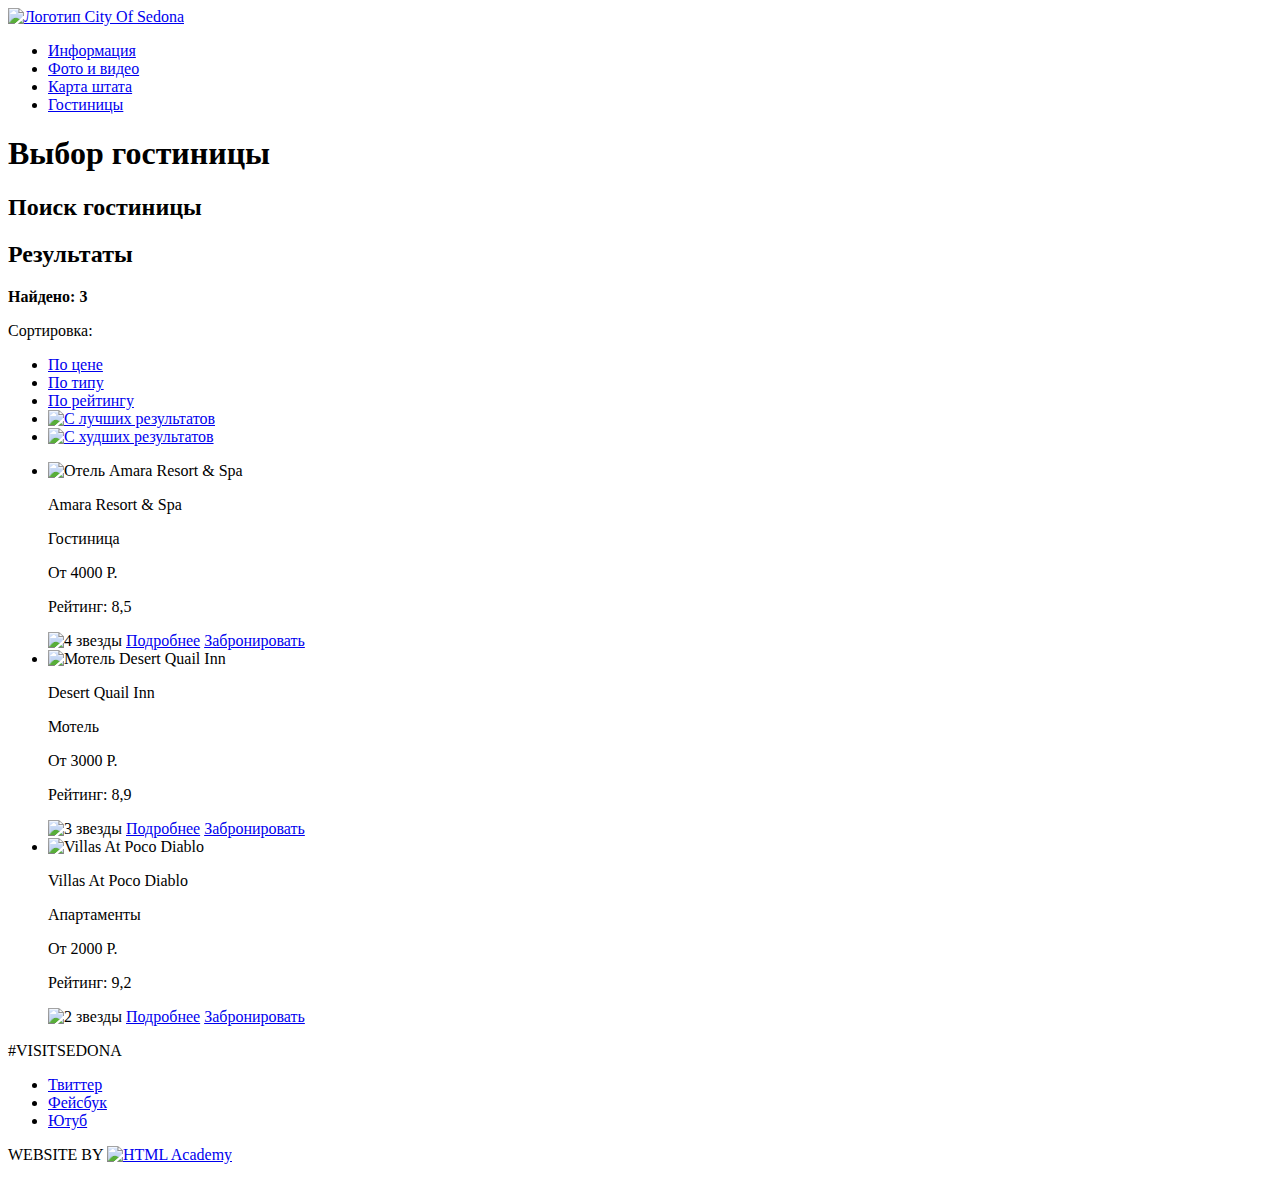
==== hotels.html @ b09adac3 "Разметка: доработка главной и второй страницы" ====
<!DOCTYPE html>
<html lang="ru">
  <head>
    <meta charset="utf-8">
    <title>HTML Academy: Седона</title>
  </head>
  <body>
      
    <header class="main-header">
        <nav class="main-navigation">
            <a class="main-logo" href="index.html">
                <img class="sedona-main-logo" src="img/sedona-main-logo.svg" width="140" height="70" alt="Логотип City Of Sedona">
            </a>
            <ul class="list-navigation">
                <li><a class="navigation-button" href="info.html">Информация</a></li>
                <li><a class="navigation-button" href="media.html">Фото и видео</a></li>
                <li><a class="navigation-button" href="map.html">Карта штата</a></li>
                <li><a class="navigation-button" href="hotels.html">Гостиницы</a></li>
            </ul>
        </nav>
    </header>
      
    <main class="container">
          
        <h1 class="visually-hidden">Выбор гостиницы</h1>
          
        <section class="search-modal">
            <h2 class="visually-hidden">Поиск гостиницы</h2>
            <!--Здесь будет форма-->
        </section>
           
        <section class="results">
            <h2 class="visually-hidden">Результаты</h2>
            <div class="sorting"> 
                <b>Найдено: 3</b>
                <p>Сортировка:</p>
                <ul class="sorting-settings">
                    <li><a class="price" href="#">По цене</a></li>
                    <li><a class="type" href="#">По типу</a></li>
                    <li><a class="rating" href="#">По рейтингу</a></li>
                    <li><a class="from-top" href="#"><img src="img/up.png" width="12" height="10" alt="С лучших результатов"></a></li>
                    <li><a class="from-bottom" href="#"><img src="img/down.png" width="12" height="10" alt="С худших результатов"></a></li>
                </ul>
            </div>
            <div class="results-list">
                <ul>
                    <li>
                        <img class="hotel-preview" src="img/amara.png" width="135" height="90" alt="Отель Amara Resort & Spa">
                        <p class="hotel-name">Amara Resort & Spa</p>
                        <p class="hotel-type">Гостиница</p>
                        <p class="hotel-price">От 4000 Р.</p>
                        <p class="rating">Рейтинг: 8,5</p>
                        <img class="rank" src="img/rank-4" width="100" height="100" alt="4 звезды">
                        <a class="info" href="#">Подробнее</a>
                        <a class="reserve" href="#">Забронировать</a>
                    </li>
                    <li>
                        <img class="hotel-preview" src="img/desert.png" width="135" height="90" alt="Мотель Desert Quail Inn">
                        <p class="hotel-name">Desert Quail Inn</p>
                        <p class="hotel-type">Мотель</p>
                        <p class="hotel-price">От 3000 Р.</p>
                        <p class="rating">Рейтинг: 8,9</p>
                        <img class="rank" src="img/rank-3" width="100" height="100" alt="3 звезды">
                        <a class="info" href="#">Подробнее</a>
                        <a class="reserve" href="#">Забронировать</a>
                    </li>
                    <li>
                        <img class="hotel-preview" src="img/villas.png" width="135" height="90" alt="Villas At Poco Diablo">
                        <p class="hotel-name">Villas At Poco Diablo</p>
                        <p class="hotel-type">Апартаменты</p>
                        <p class="hotel-price">От 2000 Р.</p>
                        <p class="rating">Рейтинг: 9,2</p>
                        <img class="rank" src="img/rank-2" width="100" height="100" alt="2 звезды">
                        <a class="info" href="#">Подробнее</a>
                        <a class="reserve" href="#">Забронировать</a>
                    </li>
                </ul>
            </div>
        </section>
    </main>
      
      <footer class="main-footer">
          <p class="tag">#VISITSEDONA</p>
          <div class="footer-social">
              <ul class="social-list">
                  <li><a class="social-tw" href="#">Твиттер</a></li>
                  <li><a class="social-fb" href="#">Фейсбук</a></li>
                  <li><a class="social-yt" href="#">Ютуб</a></li>
              </ul>
          </div>
          <p class="footer-copyright">
              WEBSITE BY
              <a class="htmlacademy" href="#"><img class="htmlacademy-logo" src="ing/htmlacademy-logo.svg" width="116" height="41" alt="HTML Academy"></a>
          </p>
      </footer>
    </body>
</html>
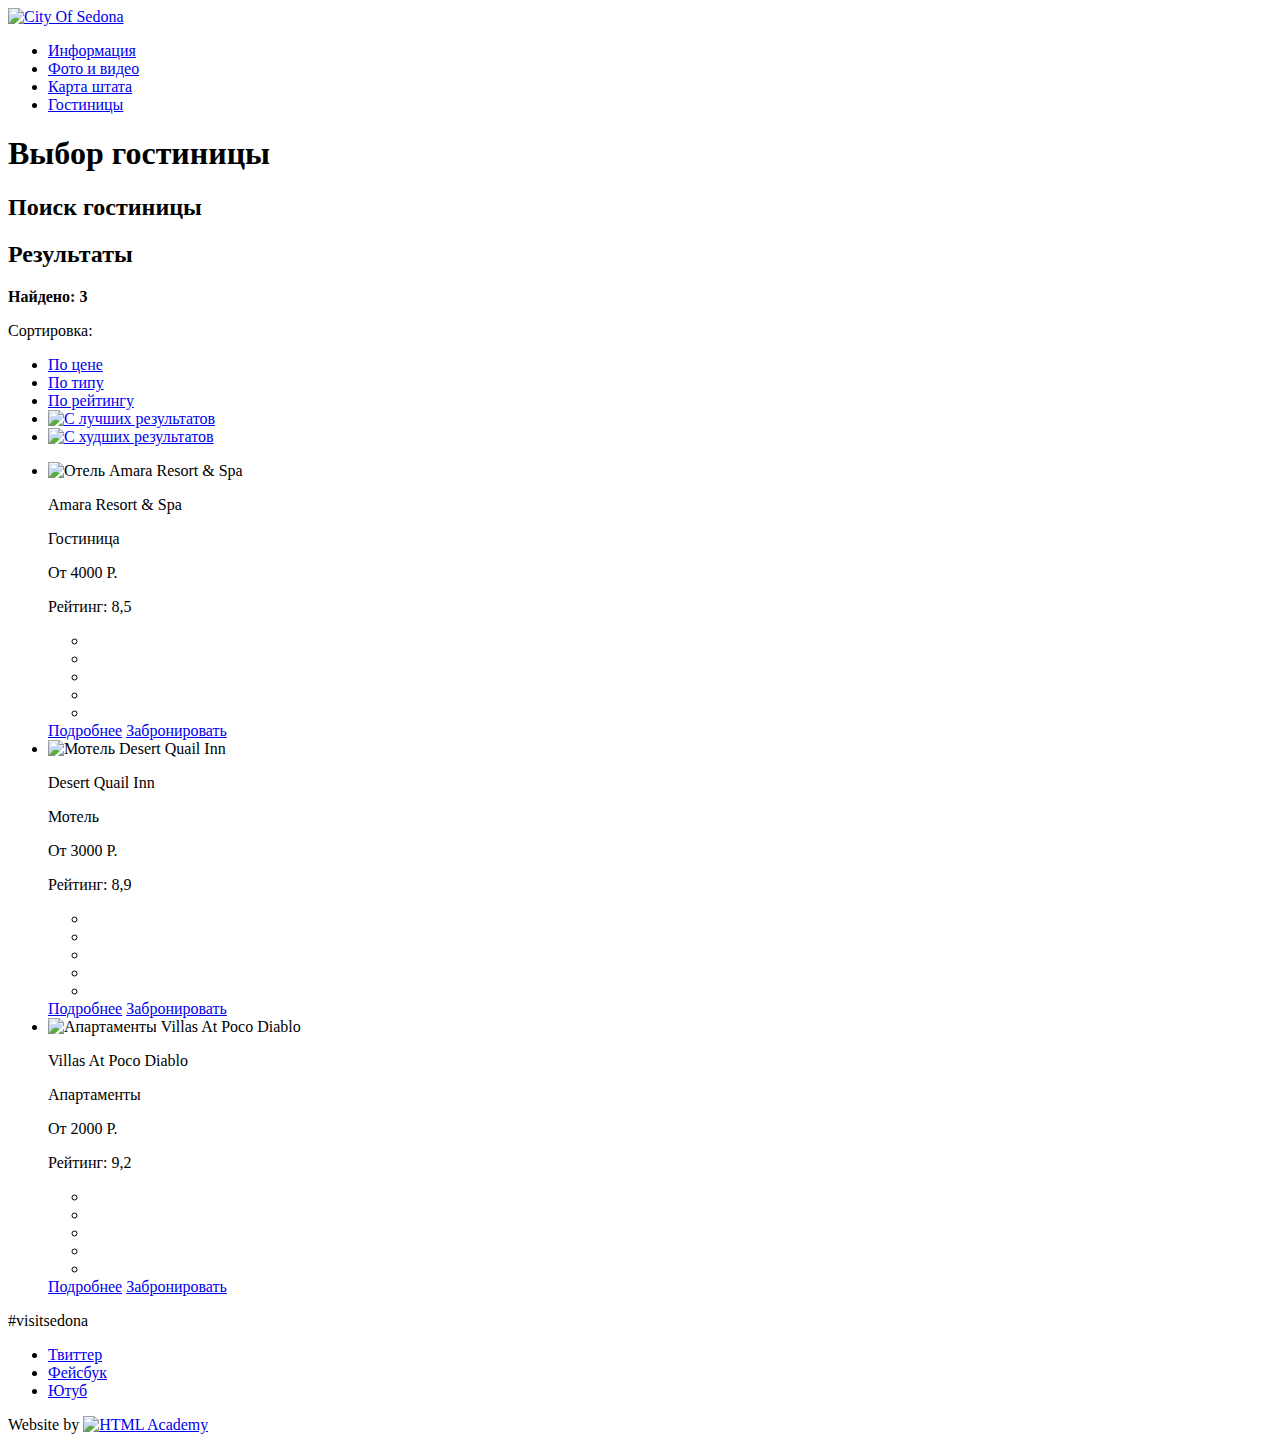
==== commit d13877c2: "Добавление картинок: переработка" ====
--- a/hotels.html
+++ b/hotels.html
@@ -9,7 +9,7 @@
     <header class="main-header">
         <nav class="main-navigation">
             <a class="main-logo" href="index.html">
-                <img class="sedona-main-logo" src="img/sedona-main-logo.svg" width="140" height="70" alt="Логотип City Of Sedona">
+                <img class="sedona-main-logo" src="img/sedona-main-logo.png" width="138" height="70" alt="City Of Sedona">
             </a>
             <ul class="list-navigation">
                 <li><a class="navigation-button" href="info.html">Информация</a></li>
@@ -43,34 +43,52 @@
                 </ul>
             </div>
             <div class="results-list">
-                <ul>
+                <ul class="hotels-list">
                     <li>
-                        <img class="hotel-preview" src="img/amara.png" width="135" height="90" alt="Отель Amara Resort & Spa">
+                        <img class="hotel-preview" src="img/amara.jpg" width="135" height="90" alt="Отель Amara Resort & Spa">
                         <p class="hotel-name">Amara Resort & Spa</p>
                         <p class="hotel-type">Гостиница</p>
                         <p class="hotel-price">От 4000 Р.</p>
-                        <p class="rating">Рейтинг: 8,5</p>
-                        <img class="rank" src="img/rank-4" width="100" height="100" alt="4 звезды">
+                        <p class="hotel-rating">Рейтинг: 8,5</p>
+                        <ul class="hotel-rank">
+                            <li><span class="star-blue"></span></li>
+                            <li><span class="star-blue"></span></li>
+                            <li><span class="star-blue"></span></li>
+                            <li><span class="star-blue"></span></li>
+                            <li><span class="star-none"></span></li>
+                        </ul>
                         <a class="info" href="#">Подробнее</a>
                         <a class="reserve" href="#">Забронировать</a>
                     </li>
                     <li>
-                        <img class="hotel-preview" src="img/desert.png" width="135" height="90" alt="Мотель Desert Quail Inn">
+                        <img class="hotel-preview" src="img/desert.jpg" width="135" height="90" alt="Мотель Desert Quail Inn">
                         <p class="hotel-name">Desert Quail Inn</p>
                         <p class="hotel-type">Мотель</p>
                         <p class="hotel-price">От 3000 Р.</p>
-                        <p class="rating">Рейтинг: 8,9</p>
-                        <img class="rank" src="img/rank-3" width="100" height="100" alt="3 звезды">
+                        <p class="hotel-rating">Рейтинг: 8,9</p>
+                        <ul class="hotel-rank">
+                            <li><span class="star-blue"></span></li>
+                            <li><span class="star-blue"></span></li>
+                            <li><span class="star-blue"></span></li>
+                            <li><span class="star-none"></span></li>
+                            <li><span class="star-none"></span></li>
+                        </ul>
                         <a class="info" href="#">Подробнее</a>
                         <a class="reserve" href="#">Забронировать</a>
                     </li>
                     <li>
-                        <img class="hotel-preview" src="img/villas.png" width="135" height="90" alt="Villas At Poco Diablo">
+                        <img class="hotel-preview" src="img/villas.jpg" width="135" height="90" alt="Апартаменты Villas At Poco Diablo">
                         <p class="hotel-name">Villas At Poco Diablo</p>
                         <p class="hotel-type">Апартаменты</p>
                         <p class="hotel-price">От 2000 Р.</p>
-                        <p class="rating">Рейтинг: 9,2</p>
-                        <img class="rank" src="img/rank-2" width="100" height="100" alt="2 звезды">
+                        <p class="hotel-rating">Рейтинг: 9,2</p>
+                        <ul class="hotel-rank">
+                            <li><span class="star-blue"></span></li>
+                            <li><span class="star-blue"></span></li>
+                            <li><span class="star-none"></span></li>
+                            <li><span class="star-none"></span></li>
+                            <li><span class="star-none"></span></li>
+                        </ul>
                         <a class="info" href="#">Подробнее</a>
                         <a class="reserve" href="#">Забронировать</a>
                     </li>
@@ -80,7 +98,7 @@
     </main>
       
       <footer class="main-footer">
-          <p class="tag">#VISITSEDONA</p>
+          <p class="tag">#visitsedona</p>
           <div class="footer-social">
               <ul class="social-list">
                   <li><a class="social-tw" href="#">Твиттер</a></li>
@@ -89,7 +107,7 @@
               </ul>
           </div>
           <p class="footer-copyright">
-              WEBSITE BY
+              Website by
               <a class="htmlacademy" href="#"><img class="htmlacademy-logo" src="ing/htmlacademy-logo.svg" width="116" height="41" alt="HTML Academy"></a>
           </p>
       </footer>
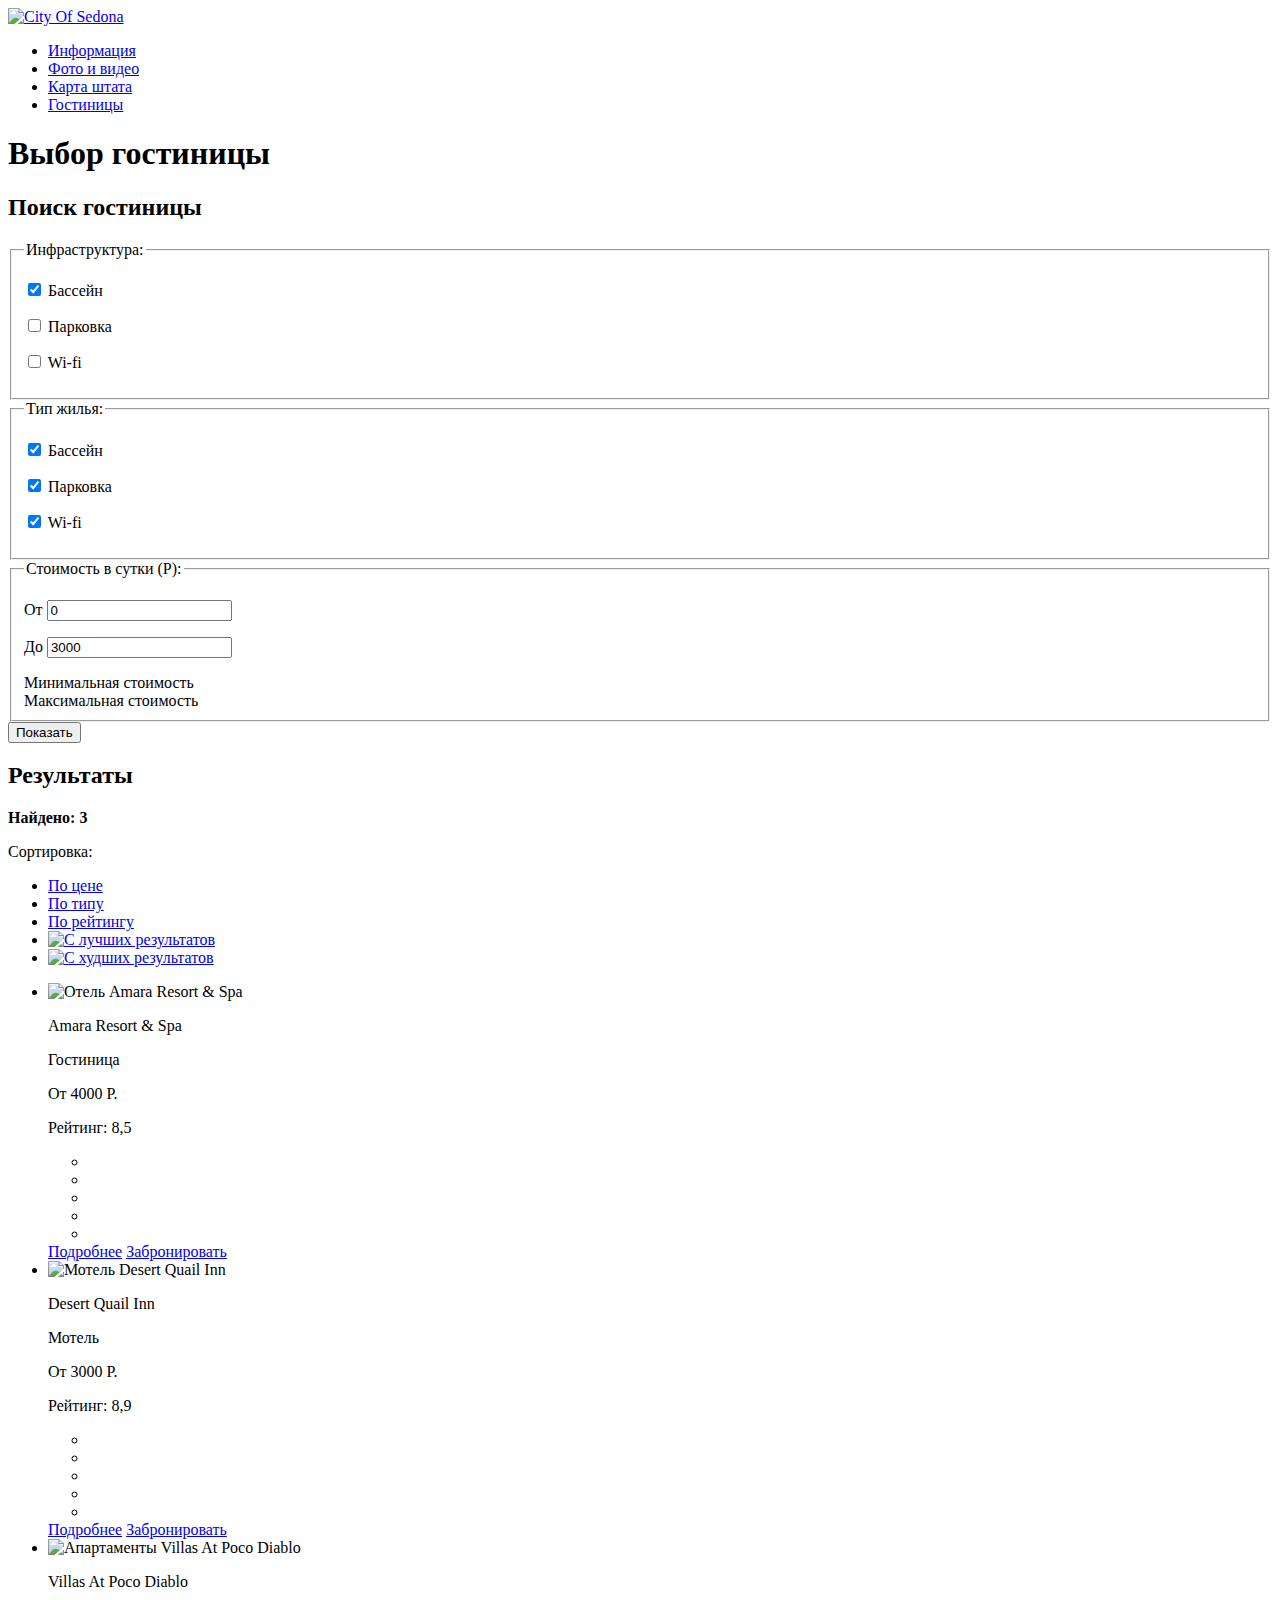
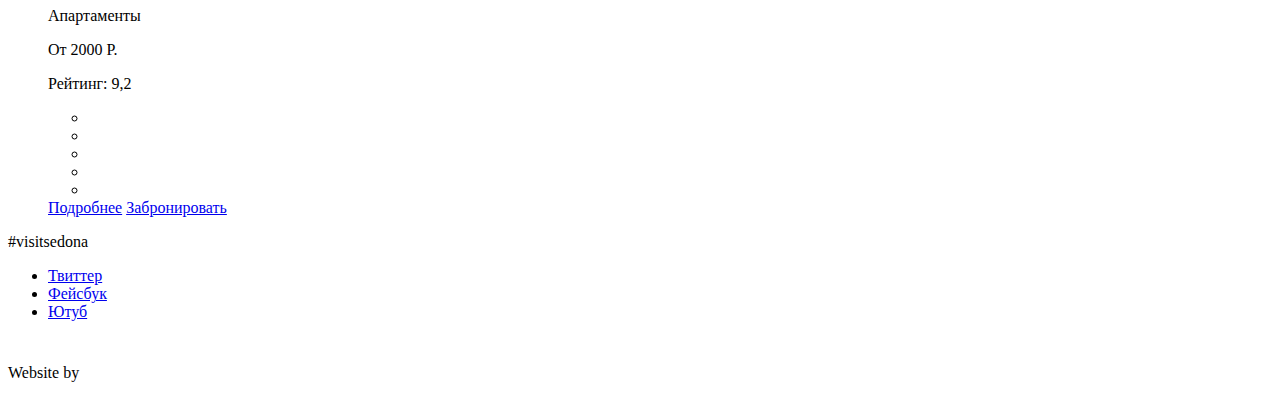
==== commit 8f2af05b: "Добавление форм: исправление слайдеров" ====
--- a/hotels.html
+++ b/hotels.html
@@ -24,9 +24,72 @@
           
         <h1 class="visually-hidden">Выбор гостиницы</h1>
           
-        <section class="search-modal">
+        <section class="modal-filter">
             <h2 class="visually-hidden">Поиск гостиницы</h2>
-            <!--Здесь будет форма-->
+            <form class="filter" method="post" action="https://echo.htmlacademy.ru">
+                <fieldset>
+                    <legend>Инфраструктура:</legend>
+                    <p>
+                        <label>
+                            <input type="checkbox" name="pool" checked>
+                            Бассейн
+                        </label>
+                    </p>
+                    <p>
+                        <label>
+                            <input type="checkbox" name="parking">
+                            Парковка
+                        </label>
+                    </p>
+                    <p>
+                        <label>
+                            <input type="checkbox" name="wi-fi">
+                            Wi-fi
+                        </label>
+                    </p>
+                </fieldset>
+                <fieldset>
+                    <legend>Тип жилья:</legend>
+                    <p>
+                        <label>
+                            <input type="checkbox" name="hotel" checked>
+                            Бассейн
+                        </label>
+                    </p>
+                    <p>
+                        <label>
+                            <input type="checkbox" name="motel" checked>
+                            Парковка
+                        </label>
+                    </p>
+                    <p>
+                        <label>
+                            <input type="checkbox" name="appartaments" checked>
+                            Wi-fi
+                        </label>
+                    </p>
+                </fieldset>
+                <fieldset>
+                    <legend>Стоимость в сутки (Р):</legend>
+                    <div class="price">
+                        <p>
+                            <label for="price-from">От</label>
+                            <input type="text" name="from" id="price-from" value="0">
+                        </p>
+                        <p>
+                            <label for="price-to">До</label>
+                            <input type="text" name="to" id="price-to" value="3000">
+                        </p>
+                    <div class="price-slider" tabindex="0">
+                        <span class="slider-icon visually-hidden">Минимальная стоимость</span>
+                    </div>
+                    <div class="price-slider" tabindex="0">
+                        <span class="slider-icon visually-hidden">Максимальная стоимость</span>
+                    </div>
+                    </div>
+                </fieldset>
+                <button type="submit">Показать</button>
+            </form>
         </section>
            
         <section class="results">
@@ -108,7 +171,7 @@
           </div>
           <p class="footer-copyright">
               Website by
-              <a class="htmlacademy" href="#"><img class="htmlacademy-logo" src="ing/htmlacademy-logo.svg" width="116" height="41" alt="HTML Academy"></a>
+              <a class="htmlacademy" href="#"><img class="htmlacademy-logo" src="img/htmlacademy-logo.svg" width="116" height="41" alt="HTML Academy"></a>
           </p>
       </footer>
     </body>
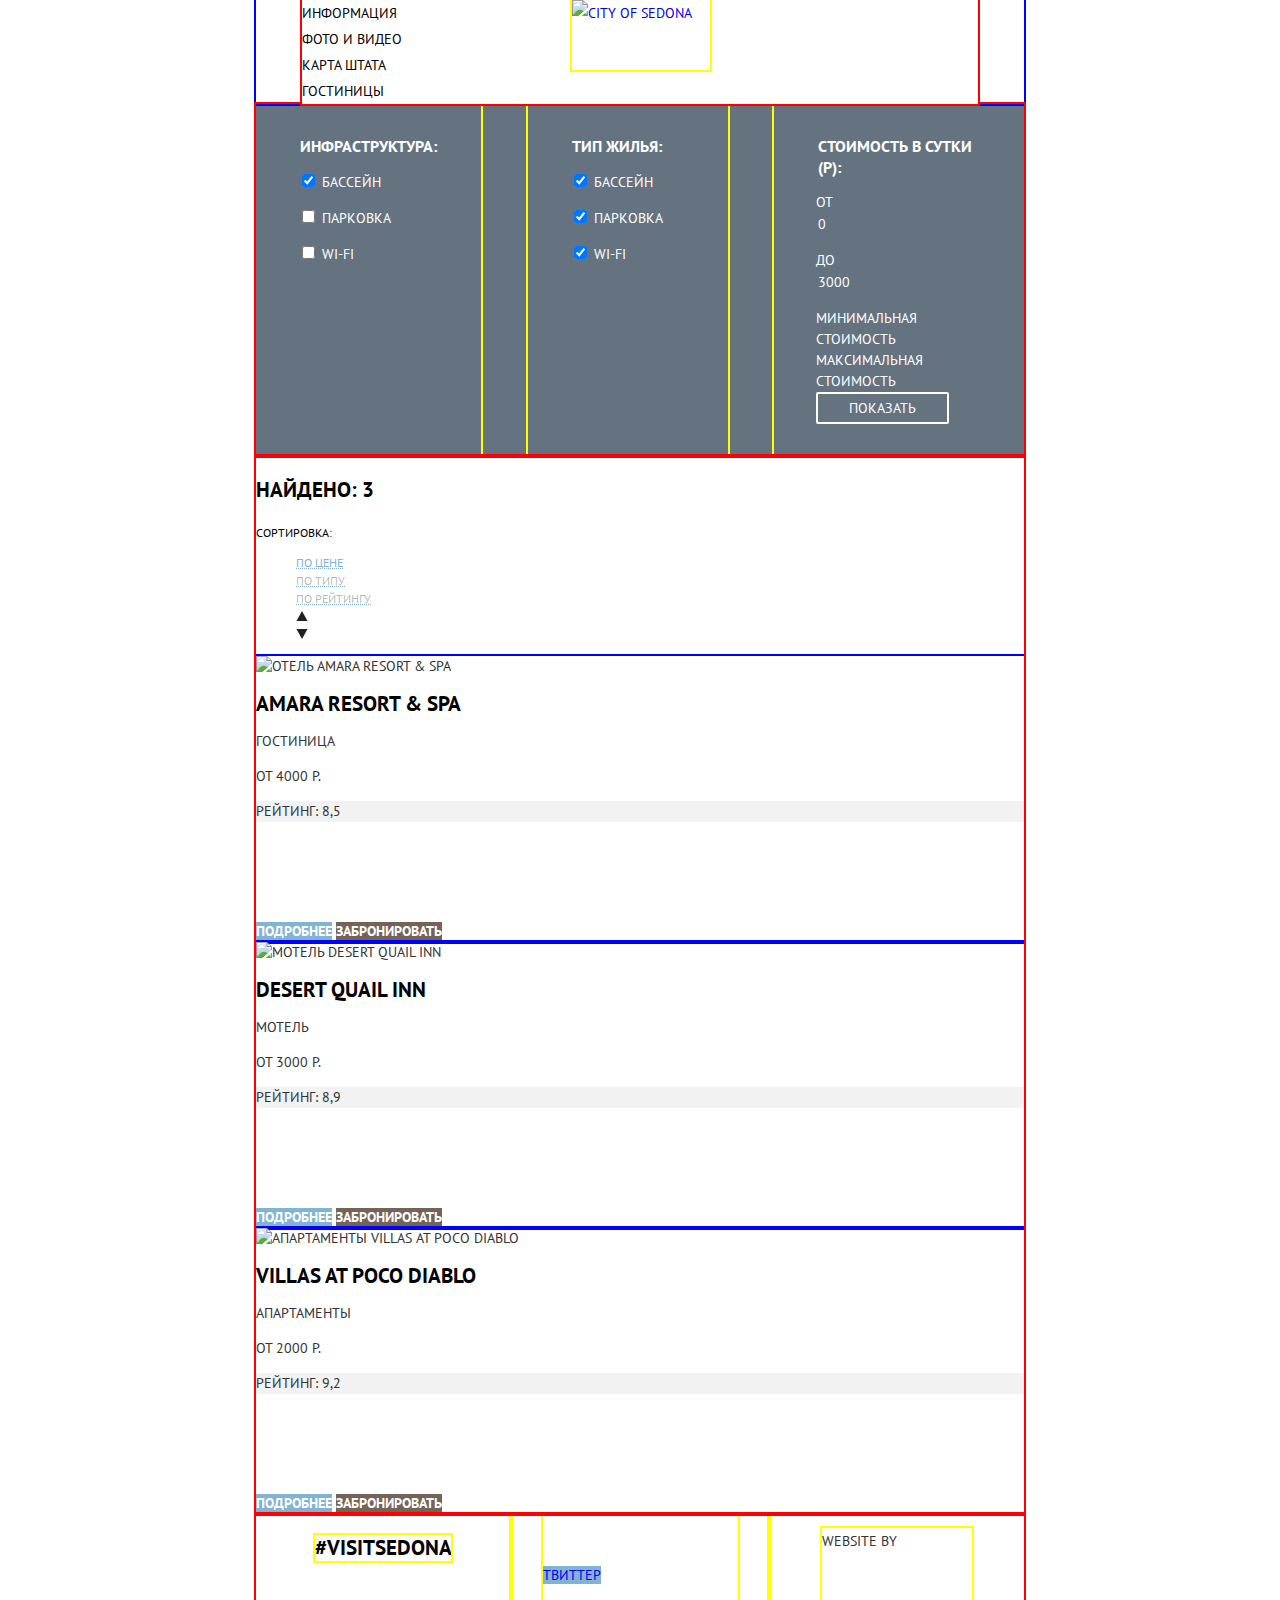
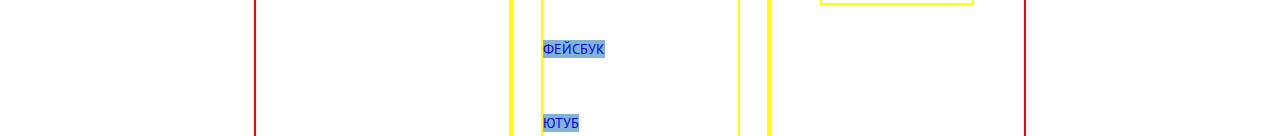
==== commit 7fa73a51: "Сетки: завершение" ====
--- a/hotels.html
+++ b/hotels.html
@@ -3,176 +3,203 @@
   <head>
     <meta charset="utf-8">
     <title>HTML Academy: Седона</title>
+    <link rel="stylesheet" href="css/normalize.css">
+    <link rel="stylesheet" href="css/style.css">
+    <link href="https://fonts.googleapis.com/css?family=PT+Sans:400,700&amp;subset=cyrillic" rel="stylesheet">
   </head>
   <body>
       
     <header class="main-header">
         <nav class="main-navigation">
-            <a class="main-logo" href="index.html">
-                <img class="sedona-main-logo" src="img/sedona-main-logo.png" width="138" height="70" alt="City Of Sedona">
-            </a>
-            <ul class="list-navigation">
-                <li><a class="navigation-button" href="info.html">Информация</a></li>
-                <li><a class="navigation-button" href="media.html">Фото и видео</a></li>
-                <li><a class="navigation-button" href="map.html">Карта штата</a></li>
-                <li><a class="navigation-button" href="hotels.html">Гостиницы</a></li>
-            </ul>
+            <div class="align-container">
+                <a class="main-logo" href="index.html">
+                    <img class="sedona-main-logo" src="img/sedona-main-logo.png" width="138" height="70" alt="City Of Sedona">
+                </a>
+                <ul class="list-navigation">
+                    <li><a class="navigation-button" href="info.html">Информация</a></li>
+                    <li><a class="navigation-button" href="media.html">Фото и видео</a></li>
+                    <li><a class="navigation-button" href="map.html">Карта штата</a></li>
+                    <li><a class="navigation-button" href="hotels.html">Гостиницы</a></li>
+                </ul> 
+            </div>
         </nav>
     </header>
       
     <main class="container">
           
-        <h1 class="visually-hidden">Выбор гостиницы</h1>
+<!--        <h1 class="visually-hidden">Выбор гостиницы</h1>-->
           
         <section class="modal-filter">
-            <h2 class="visually-hidden">Поиск гостиницы</h2>
+<!--            <h2 class="visually-hidden">Поиск гостиницы</h2>-->
             <form class="filter" method="post" action="https://echo.htmlacademy.ru">
-                <fieldset>
-                    <legend>Инфраструктура:</legend>
-                    <p>
-                        <label>
-                            <input type="checkbox" name="pool" checked>
-                            Бассейн
-                        </label>
-                    </p>
-                    <p>
-                        <label>
-                            <input type="checkbox" name="parking">
-                            Парковка
-                        </label>
-                    </p>
-                    <p>
-                        <label>
-                            <input type="checkbox" name="wi-fi">
-                            Wi-fi
-                        </label>
-                    </p>
-                </fieldset>
-                <fieldset>
-                    <legend>Тип жилья:</legend>
-                    <p>
-                        <label>
-                            <input type="checkbox" name="hotel" checked>
-                            Бассейн
-                        </label>
-                    </p>
-                    <p>
-                        <label>
-                            <input type="checkbox" name="motel" checked>
-                            Парковка
-                        </label>
-                    </p>
-                    <p>
-                        <label>
-                            <input type="checkbox" name="appartaments" checked>
-                            Wi-fi
-                        </label>
-                    </p>
-                </fieldset>
-                <fieldset>
-                    <legend>Стоимость в сутки (Р):</legend>
-                    <div class="price">
-                        <p>
-                            <label for="price-from">От</label>
-                            <input type="text" name="from" id="price-from" value="0">
-                        </p>
-                        <p>
-                            <label for="price-to">До</label>
-                            <input type="text" name="to" id="price-to" value="3000">
-                        </p>
-                    <div class="price-slider" tabindex="0">
-                        <span class="slider-icon visually-hidden">Минимальная стоимость</span>
-                    </div>
-                    <div class="price-slider" tabindex="0">
-                        <span class="slider-icon visually-hidden">Максимальная стоимость</span>
-                    </div>
-                    </div>
-                </fieldset>
-                <button type="submit">Показать</button>
+                <div class="filter-wrapper">
+                    <div class="fieldset-wrapper">
+                        <fieldset>
+                            <legend>Инфраструктура:</legend>
+                            <p>
+                                <label>
+                                    <input type="checkbox" name="pool" checked>
+                                    Бассейн
+                                </label>
+                            </p>
+                            <p>
+                                <label>
+                                    <input type="checkbox" name="parking">
+                                    Парковка
+                                </label>
+                            </p>
+                            <p>
+                                <label>
+                                    <input type="checkbox" name="wi-fi">
+                                    Wi-fi
+                                </label>
+                            </p>
+                        </fieldset>
+                    </div>
+                    <div class="fieldset-wrapper">
+                        <fieldset>
+                            <legend>Тип жилья:</legend>
+                            <p>
+                                <label>
+                                    <input type="checkbox" name="hotel" checked>
+                                    Бассейн
+                                </label>
+                            </p>
+                            <p>
+                                <label>
+                                    <input type="checkbox" name="motel" checked>
+                                    Парковка
+                                </label>
+                            </p>
+                            <p>
+                                <label>
+                                    <input type="checkbox" name="appartaments" checked>
+                                    Wi-fi
+                                </label>
+                            </p>
+                        </fieldset>
+                    </div>
+                    <div class="fieldset-wrapper">
+                        <fieldset>
+                            <legend>Стоимость в сутки (Р):</legend>
+                            <div class="price">
+                                <p>
+                                    <label for="price-from">От</label>
+                                    <input type="text" name="from" id="price-from" value="0">
+                                </p>
+                                <p>
+                                    <label for="price-to">До</label>
+                                    <input type="text" name="to" id="price-to" value="3000">
+                                </p>
+                            <div class="price-slider" tabindex="0">
+                                <span class="slider-icon visually-hidden">Минимальная стоимость</span>
+                            </div>
+                            <div class="price-slider" tabindex="0">
+                                <span class="slider-icon visually-hidden">Максимальная стоимость</span>
+                            </div>
+                            </div>
+                        </fieldset>
+                        <button type="submit">Показать</button>
+                    </div>
+                </div>
             </form>
         </section>
            
         <section class="results">
-            <h2 class="visually-hidden">Результаты</h2>
+<!--            <h2 class="visually-hidden">Результаты</h2>-->
             <div class="sorting"> 
-                <b>Найдено: 3</b>
+                <p class="found">Найдено: 3</p>
                 <p>Сортировка:</p>
                 <ul class="sorting-settings">
-                    <li><a class="price" href="#">По цене</a></li>
+                    <li class="active-sort"><a class="price" href="#">По цене</a></li>
                     <li><a class="type" href="#">По типу</a></li>
                     <li><a class="rating" href="#">По рейтингу</a></li>
-                    <li><a class="from-top" href="#"><img src="img/up.png" width="12" height="10" alt="С лучших результатов"></a></li>
-                    <li><a class="from-bottom" href="#"><img src="img/down.png" width="12" height="10" alt="С худших результатов"></a></li>
+                    <li><a class="from-top" href="#"><img src="img/icon-up.svg" width="12" height="10" alt="С лучших результатов"></a></li>
+                    <li><a class="from-bottom" href="#"><img src="img/icon-down.svg" width="12" height="10" alt="С худших результатов"></a></li>
                 </ul>
             </div>
             <div class="results-list">
                 <ul class="hotels-list">
-                    <li>
-                        <img class="hotel-preview" src="img/amara.jpg" width="135" height="90" alt="Отель Amara Resort & Spa">
-                        <p class="hotel-name">Amara Resort & Spa</p>
-                        <p class="hotel-type">Гостиница</p>
-                        <p class="hotel-price">От 4000 Р.</p>
-                        <p class="hotel-rating">Рейтинг: 8,5</p>
-                        <ul class="hotel-rank">
-                            <li><span class="star-blue"></span></li>
-                            <li><span class="star-blue"></span></li>
-                            <li><span class="star-blue"></span></li>
-                            <li><span class="star-blue"></span></li>
-                            <li><span class="star-none"></span></li>
-                        </ul>
-                        <a class="info" href="#">Подробнее</a>
-                        <a class="reserve" href="#">Забронировать</a>
-                    </li>
-                    <li>
-                        <img class="hotel-preview" src="img/desert.jpg" width="135" height="90" alt="Мотель Desert Quail Inn">
-                        <p class="hotel-name">Desert Quail Inn</p>
-                        <p class="hotel-type">Мотель</p>
-                        <p class="hotel-price">От 3000 Р.</p>
-                        <p class="hotel-rating">Рейтинг: 8,9</p>
-                        <ul class="hotel-rank">
-                            <li><span class="star-blue"></span></li>
-                            <li><span class="star-blue"></span></li>
-                            <li><span class="star-blue"></span></li>
-                            <li><span class="star-none"></span></li>
-                            <li><span class="star-none"></span></li>
-                        </ul>
-                        <a class="info" href="#">Подробнее</a>
-                        <a class="reserve" href="#">Забронировать</a>
-                    </li>
-                    <li>
-                        <img class="hotel-preview" src="img/villas.jpg" width="135" height="90" alt="Апартаменты Villas At Poco Diablo">
-                        <p class="hotel-name">Villas At Poco Diablo</p>
-                        <p class="hotel-type">Апартаменты</p>
-                        <p class="hotel-price">От 2000 Р.</p>
-                        <p class="hotel-rating">Рейтинг: 9,2</p>
-                        <ul class="hotel-rank">
-                            <li><span class="star-blue"></span></li>
-                            <li><span class="star-blue"></span></li>
-                            <li><span class="star-none"></span></li>
-                            <li><span class="star-none"></span></li>
-                            <li><span class="star-none"></span></li>
-                        </ul>
-                        <a class="info" href="#">Подробнее</a>
-                        <a class="reserve" href="#">Забронировать</a>
-                    </li>
+                    <div class="hotels-list-wrapper">
+                        <li class="hotel-position">
+                            <img class="hotel-preview" src="img/amara.jpg" width="135" height="90" alt="Отель Amara Resort & Spa">
+                            <p><a class="hotel-name" href="#">Amara Resort & Spa</a></p>
+                            <p class="hotel-type">Гостиница</p>
+                            <p class="hotel-price">От 4000 Р.</p>
+                            <p class="hotel-rating">Рейтинг: 8,5</p>
+                            <ul class="hotel-rank">
+                                <li><span class="star-blue"></span></li>
+                                <li><span class="star-blue"></span></li>
+                                <li><span class="star-blue"></span></li>
+                                <li><span class="star-blue"></span></li>
+                                <li><span class="star-none"></span></li>
+                            </ul>
+                            <a class="info" href="#">Подробнее</a>
+                            <a class="reserve" href="#">Забронировать</a>
+                        </li>
+                        <li class="hotel-position">
+                            <img class="hotel-preview" src="img/desert.jpg" width="135" height="90" alt="Мотель Desert Quail Inn">
+                            <p><a class="hotel-name" href="#">Desert Quail Inn</a></p>
+                            <p class="hotel-type">Мотель</p>
+                            <p class="hotel-price">От 3000 Р.</p>
+                            <p class="hotel-rating">Рейтинг: 8,9</p>
+                            <ul class="hotel-rank">
+                                <li><span class="star-blue"></span></li>
+                                <li><span class="star-blue"></span></li>
+                                <li><span class="star-blue"></span></li>
+                                <li><span class="star-none"></span></li>
+                                <li><span class="star-none"></span></li>
+                            </ul>
+                            <a class="info" href="#">Подробнее</a>
+                            <a class="reserve" href="#">Забронировать</a>
+                        </li>
+                        <li class="hotel-position">
+                            <img class="hotel-preview" src="img/villas.jpg" width="135" height="90" alt="Апартаменты Villas At Poco Diablo">
+                            <p><a class="hotel-name" href="#">Villas At Poco Diablo</a></p>
+                            <p class="hotel-type">Апартаменты</p>
+                            <p class="hotel-price">От 2000 Р.</p>
+                            <p class="hotel-rating">Рейтинг: 9,2</p>
+                            <ul class="hotel-rank">
+                                <li><span class="star-blue"></span></li>
+                                <li><span class="star-blue"></span></li>
+                                <li><span class="star-none"></span></li>
+                                <li><span class="star-none"></span></li>
+                                <li><span class="star-none"></span></li>
+                            </ul>
+                            <a class="info" href="#">Подробнее</a>
+                            <a class="reserve" href="#">Забронировать</a>
+                        </li>
+                    </div>
                 </ul>
             </div>
         </section>
     </main>
       
-      <footer class="main-footer">
-          <p class="tag">#visitsedona</p>
-          <div class="footer-social">
-              <ul class="social-list">
-                  <li><a class="social-tw" href="#">Твиттер</a></li>
-                  <li><a class="social-fb" href="#">Фейсбук</a></li>
-                  <li><a class="social-yt" href="#">Ютуб</a></li>
-              </ul>
-          </div>
-          <p class="footer-copyright">
-              Website by
-              <a class="htmlacademy" href="#"><img class="htmlacademy-logo" src="img/htmlacademy-logo.svg" width="116" height="41" alt="HTML Academy"></a>
-          </p>
-      </footer>
+       <footer class="main-footer">
+        <div class="footer-container">
+            <div class="footer-wrapper">
+                <div class="footer-tag-container">
+                    <p class="tag">#visitsedona</p>
+                </div>
+            </div>
+            <div class="footer-wrapper">
+                <div class="footer-social-container">
+                    <ul class="social-list">
+                        <li><a class="social-tw" href="#">Твиттер</a></li>
+                        <li><a class="social-fb" href="#">Фейсбук</a></li>
+                        <li><a class="social-yt" href="#">Ютуб</a></li>
+                    </ul>
+                </div>
+            </div>
+            <div class="footer-wrapper">
+                <div class="footer-copyright-container ">
+                    <p class="footer-copyright">
+                        Website by
+                        <a class="htmlacademy" href="#"><img class="htmlacademy-logo" src="img/htmlacademy-logo.svg" width="116" height="41" alt="HTML Academy"></a>
+                    </p>
+                </div>
+            </div>
+        </div>
+    </footer>
     </body>
 </html>--- a/css/style.css
+++ b/css/style.css
@@ -0,0 +1,964 @@
+/*размер шрифта,
+высоту строки,
+цвет шрифта,
+жирность шрифта,
+гарнитура (название шрифта),
+другие текстовые параметры, если требуется по макету.*/
+
+/*Базовые теги*/
+
+html { 
+    box-sizing: border-box; 
+}
+
+*, 
+*::before, 
+*::after { 
+    box-sizing: inherit; 
+}
+
+body {
+    margin: 0 auto;
+    padding: 0;
+    
+    /*Временно для сетки*/
+    width: 768px;
+    
+    font-family: 'PT Sans', 'Tahoma', sans-serif;
+    font-size: 14px;
+    line-height: 26px;
+    font-weight: normal;
+    color: #333333;
+    text-transform: uppercase;
+    
+    background-color: #ffffff;
+}
+
+a {
+    text-decoration: none;
+    
+    outline: none;
+}
+
+/*Главное меню*/
+
+.main-navigation {
+    margin: 0;
+    padding: 0;
+    
+    color: #000000;
+}
+
+.list-navigation {
+    margin: 0;
+    padding: 0;
+
+    background-color: #ffffff;
+    list-style: none;
+}
+
+/*Интерактивные элементы*/
+
+.list-navigation a {
+    color: #000000;
+}
+
+.list-navigation a:hover,
+.list-navigation a:focus {
+    color: #81b3d2;
+}
+
+.list-navigation a:active {
+    color: rgba(0, 0, 0, 0.3);
+}
+
+.list-navigation a:visited {
+    color: #000000;
+}
+
+.active-main a {
+    color: #766357;
+}
+
+/*Интро главной страницы*/
+/*Подправить картинку-тень*/
+
+.introduction .background-container {
+    margin: 0;
+    padding: 0;
+    
+    width: 100%;
+    
+    background-color: #858c92;
+    background-image: 
+        url("../img/shadow.png"),  
+        url("../img/background-photo.jpg");
+    background-size: 
+        100%,
+        100%;
+    background-position: 
+        bottom center,
+        center;
+    background-repeat: no-repeat;
+}
+
+.text-container {
+    margin: 0;
+    padding: 0;
+    
+    width: 100%;
+}
+
+.intro-text-container .paragraph {
+    text-align: center;
+}
+
+.intro-text-container .slogan {
+    font-size: 21px;
+    font-weight: bold;
+    color: #000000;
+}
+
+/*Преимущества главной страницы*/
+
+.features {
+    line-height: 21px;
+    
+    background-color: #eeeeee;
+}
+
+.features-list {
+    margin: 0;
+    padding: 0;
+    
+    list-style: none;
+}
+
+.features-list h3 {
+    font-size: 21px;
+    font-weight: bold;
+    color: #000000;
+}
+
+.feature-item {
+    margin: 0;
+    
+    width: 33%;
+    
+    text-align: center;
+}
+
+.special {
+    width: 100%;
+    
+    color: #ffffff;
+    
+    background-color: #81b3d2;
+}
+
+
+.special h3 {
+    color: #ffffff;
+}
+
+.towns-advantages {
+    color: #000000;
+    
+    background-color: #ffffff;
+}
+
+.towns-advantages h3 {
+    color: #000000;
+}
+
+.towns-advantages-list {
+    margin: 0;
+    padding: 0;
+    
+    list-style: none;
+}
+
+.advantage-item {
+    margin: 0;
+    padding: 0;
+    
+    width: 33%;
+    height: 330px;
+}
+
+.towns-advantages .feature-container::before {
+    content: "";
+    display: block;
+    margin: auto;
+    
+    width: 75px;
+    height: 72px;
+        
+    background-size: 75px 72px;
+}
+
+.feature-container-1::before {
+    background-image: url(../img/icon-1.svg);
+}
+
+.feature-container-2::before {
+    background-image: url(../img/icon-2.svg);
+}
+
+.feature-container-3::before {
+    background-image: url(../img/icon-3.svg);
+}
+
+/*Подбор отеля и карта*/
+
+.choice {
+    background-color: #ffffff;
+}
+
+.interest {
+    font-size: 30px;
+    line-height: 35px;
+    font-weight: bold;
+    color: #000000;
+}
+
+/*Интерактивные элементы*/
+
+.choice button[type="button"] {
+    width: 568px;
+    height: 86px;
+    
+    font-size: 21px;
+    line-height: 26px;
+    font-weight: bold;
+    color: #ffffff;
+    text-transform: uppercase;
+    text-align: center;
+    
+    background-color: #766357;
+    border: none;
+    outline: none;
+}
+
+.choice button[type="button"]:hover,
+.choice button[type="button"]:focus {
+    background-color: #604e43;
+}
+
+.choice button[type="button"]:active {
+    color: rgba(255, 255, 255, 0.3);
+    
+    background-color: #503e33;
+}
+
+/*Футер*/
+
+.main-footer {
+    background-color: rgba(255, 255, 255, 0.9)
+}
+
+.footer-tag-container {
+    font-size: 21px;
+    font-weight: bold;
+    color: #000000;
+}
+
+.social-list {
+    padding: 0;
+    margin: 0;
+    
+    list-style: none;
+}
+
+/*Интерактивные элементы*/
+/*Сделать смену цвета свг картинок*/
+/*Картинки внутри ссылок появятся на следующем этапе*/
+
+.social-list a {
+    background-color: #81b3d2;
+}
+
+.social-list a:hover,
+.social-list a:focus {
+    background-color: #669ec0;
+}
+
+.social-list a:active {
+    background-color: #5496bd;
+}
+
+.social-list a::before {
+    content: "";
+    display: block;
+    
+    width: 46px;
+    height: 48px;
+    
+    background-size: 27px 27px;
+    background-position: center;
+    background-repeat: no-repeat;
+}
+
+.social-list .social-tw::before {
+    background-image: url(../img/t-icon.svg);
+}
+
+.social-list .social-fb::before {
+    background-image: url(../img/fb-icon.svg);
+}
+
+.social-list .social-yt::before {
+    background-image: url(../img/youtube-icon.svg);
+}
+
+/*Форма подбора отеля*/
+.search {
+    font-weight: bold;
+    color: #000000;
+    
+    background-color: #ffffff;
+}
+
+.search input {
+    margin: 0;
+    padding: 10px;
+    
+    font: inherit;
+    
+    background-color: #f2f2f2;
+    border: none;
+    outline: none;
+}
+
+.search input[type="date"] {
+    width: 308px;
+    height: 38px;
+}
+
+.search input[type="number"] {
+    padding: 5px;
+    
+    width: 38px;
+    height: 38px;
+}
+
+.search input:hover {
+    background-color: #ebebeb;
+}
+
+.search input:focus {
+    background-color: #ffffff;
+    border: 2px solid #e5e5e5;
+}
+
+.search button[type="button"] {
+    margin: 0;
+    padding: 5px;
+    
+    width: 38px;
+    height: 38px;
+    
+    font: inherit;
+    color: #a9a9a9;
+    
+    background-color: #f2f2f2;
+    border: none;
+    outline: none;
+}
+
+.search .calendar {
+    background-image: url(../img/calendar.svg);
+    background-repeat: no-repeat;
+    background-position: center;
+}
+
+.search button[type="button"]:hover,
+.search button[type="button"]:focus {
+    color: #000000;
+}
+
+.search button[type="button"]:active {
+    color: #81b3d2;
+}
+
+.search button[type="submit"] {
+    width: 458px;
+    height: 58px;
+    
+    font-size: 21px;
+    line-height: 26px;
+    font-weight: bold;
+    color: #ffffff;
+    text-transform: uppercase;
+    
+    background-color: #81b3d2;
+    border: none;
+    outline: none;
+}
+
+.search button[type="submit"]:hover,
+.search button[type="submit"]:focus {
+    background-color: #669ec0;
+}
+
+.search button[type="submit"]:active {
+    color: rgba(255, 255, 255, 0.3);
+    
+    background-color: #5496bd;
+}
+
+/*Фильтр страниц отелей*/
+/*Заменить у чекбоксов outline*/
+/*Стилей у input при взаимодействии нет, добавить свои...
++ добавить рамку */
+
+.filter {
+    font-size: 14px;
+    line-height: 21px;
+    color: #ffffff;
+    
+    background-color: #657380;
+    background-image: url(../img/filter-background.jpg);
+    background-repeat: no-repeat;
+    background-position: center;
+    background-size: contain;
+}
+
+.filter fieldset {
+    margin: 0;
+    padding: 0;
+    border: none;
+}
+
+.filter legend {
+    font-size: 16px;
+    font-weight: bold;
+}
+
+.filter input[type="text"] {
+    font: inherit;
+    color: #ffffff;
+    
+    background-color: transparent;
+    border: none;
+}
+
+.filter button[type="submit"] {
+    width: 133px;
+    height: 32px;
+    
+    font: inherit;
+    font-size: 14px;
+    line-height: 21px;
+    color: #ffffff;
+    text-transform: uppercase;
+    
+    background-color: transparent;
+    border: 2px solid #ffffff;
+    border-radius: 2px;
+    outline: none;
+}
+
+.filter button[type="submit"]:hover,
+.filter button[type="submit"]:focus {
+    color: #000000;
+    
+    background-color: #ffffff;
+}
+
+.filter button[type="submit"]:active {
+    color: #000000;
+    
+    background-color: #ffffff;
+}
+
+/*Сортировка*/
+/*Добавить смену цвета свг иконок*/
+
+.sorting {
+    font: inherit;
+    font-size: 12px;
+    line-height: 18px;
+    color: #000000;
+    
+    background-color: #ffffff;
+}
+
+.sorting .found {
+    font: inherit;
+    font-size: 21px;
+    line-height: 26px;
+    font-weight: bold;
+    color: #000000;
+}
+
+.sorting-settings {
+    list-style: none;
+}
+
+.sorting-settings a {
+    color: rgba(0, 0, 0, 0.3);
+    text-decoration: underline dotted #81b3d2;
+}
+
+.sorting-settings a:hover,
+.sorting-settings a:focus {
+    color: #81b3d2;
+}
+
+.sorting-settings a:active {
+    color: #000000;
+    text-decoration: none;
+}
+
+.active-sort a {
+    color: #81b3d2;
+}
+
+/*Список отелей*/
+
+.results-list {
+    font: inherit;
+    line-height: 21px;
+    
+    background-color: #ffffff;
+}
+
+.hotels-list {
+    margin: 0;
+    padding: 0;
+    
+    list-style: none;
+}
+
+.hotel-name {
+    font: inherit;
+    font-size: 21px;
+    line-height: 26px;
+    font-weight: bold;
+    color: #000000;
+}
+
+.hotel-name:hover,
+.hotel-name:focus {
+    color: #81b3d2;
+}
+
+.hotel-name:active {
+    color: rgba(0, 0, 0, 0.3);
+}
+
+.hotels-list .info {
+    font-weight: bold;
+    color: #ffffff;
+    
+    background-color: #81b3d2;
+}
+
+.hotels-list .info:hover,
+.hotels-list .info:focus {
+    background-color: #669ec0;
+}
+
+.hotels-list .info:active {
+    color: rgba(255, 255, 255, 0.3);
+    
+    background-color: #5496bd;
+}
+
+.hotels-list .reserve {
+    font-weight: bold;
+    color: #ffffff;
+    
+    background-color: #766357;
+}
+
+.hotels-list .reserve:hover,
+.hotels-list .reserve:focus {
+    background-color: #604e43;
+}
+
+.hotels-list .reserve:active {
+    color: rgba(255, 255, 255, 0.3);
+    
+    background-color: #503e33;
+}
+
+.hotel-rating {
+    background-color: #f2f2f2;
+}
+
+.hotel-rank {
+    list-style: none;
+}
+
+.hotel-rank .star-blue::before {
+    content: "";
+    display: block;
+    
+    width: 18px;
+    height: 17px;
+    
+    background-image: url(../img/star.svg);
+    background-size: 18px 17px;
+    background-position: center;
+    background-repeat: no-repeat;
+}
+
+.hotel-rank .star-none::before {
+    content: "";
+    display: block;
+    
+    width: 18px;
+    height: 17px;
+}
+
+/*Сеточные стили*/
+
+section {
+    outline: 2px solid red;
+}
+
+.align-container {
+    width: 88%;
+    margin: 0 auto;
+    
+    /*Временно для сетки*/
+    outline: 2px solid red;
+}
+
+/*Хедер*/
+
+.main-header {
+    margin: 0;
+    padding: 0;
+    
+    /*Временно для сетки*/
+    min-height: 56px;
+    outline: 2px solid blue;
+}
+
+.sedona-main-logo {
+    position: absolute;
+    top: 0;
+    left: 50%;
+    margin-left: -68px;
+    
+    /*Временно для сетки*/
+    outline: 2px solid yellow;
+}
+
+.main-navigation {
+    margin: 0;
+    padding: 0;
+    
+    /*Временно для сетки*/
+    min-height: 56px;
+    outline: 2px solid yellow;
+}
+
+.main-navigation .align-container {
+    position: relative;
+    
+    /*Временно для сетки*/
+    outline: 2px solid red;
+}
+
+.list-navigation {
+    margin: 0 auto;
+    padding: 0;
+    
+    /*Временно для сетки*/
+    min-height: 56px;
+    min-width: 676px;
+    outline: 2px solid green;
+}
+
+/*Интро главной страницы*/
+
+.background-container {
+    /*Временно для сетки*/
+    outline: 2px solid blue;
+}
+
+.introduction .align-container {
+    display: flex;
+    flex-direction: column;
+    align-items: center;
+    justify-content: space-between;
+    padding-top: 75px;
+    padding-bottom: 85px;
+    min-height: 512px;
+}
+
+.intro-wrapper {
+    margin: 0;
+    padding: 0;
+    
+    /*Временно для сетки*/
+    outline: 2px solid yellow;
+}
+
+.introduction .intro-text-container {
+    width: 100%;
+    padding-top: 55px;
+    padding-bottom: 50px;
+}
+
+.introduction .paragraph {
+    width: 490px;
+    margin: 0 auto;
+    padding: 0;
+    
+    /*Временно для сетки*/
+    outline: 2px solid yellow;
+}
+
+/*Преимущества*/
+
+.features-wrapper {
+    display: flex;
+    flex-direction: column;
+    
+     /*Временно для сетки*/
+    outline: 2px solid yellow;
+}
+
+.towns-advantages-wrapper {
+    display: flex;
+    flex-direction: row;
+    
+     /*Временно для сетки*/
+    outline: 2px solid yellow;
+}
+
+.usual-features-wrapper {
+    display: flex;
+    flex-direction: row;
+    flex-basis: 256px;
+    
+     /*Временно для сетки*/
+    outline: 2px solid yellow;
+}
+
+.feature-item {
+    flex-basis: 256px;
+    
+    vertical-align: middle;
+    
+     /*Временно для сетки*/
+    outline: 2px solid blue;
+}
+
+.special {
+    position: relative;
+    
+     /*Временно для сетки*/
+    outline: 2px solid blue;
+}
+
+.special-1 {
+    padding-right: 67%;
+}
+
+.special-2 {
+    padding-left: 67%;
+}
+
+.special img {
+    position: absolute;
+    top: 0;
+    
+     /*Временно для сетки*/
+    outline: 2px solid yellow;
+}
+
+.special-1 img {
+    right: 0;
+}
+
+.special-2 img {
+    left: 0;
+}
+
+.feature-container {
+    width: 180px;
+    margin: auto;
+    margin-top: 47px;
+    margin-bottom: 37px;
+    
+    text-align: center;
+    
+     /*Временно для сетки*/
+    outline: 2px solid yellow;
+}
+
+.towns-advantages .feature-container {
+    margin-top: 60px;
+    margin-bottom: 62px;
+}
+
+/*Подбор отеля и карта*/
+
+.choice .choice-text-container {
+    width: 100%;
+    padding-top: 55px;
+    padding-bottom: 50px;
+}
+
+.choice .paragraph {
+    width: 434px;
+    margin: 0 auto;
+    padding: 0;
+    
+     /*Временно для сетки*/
+    outline: 2px solid yellow;
+}
+
+.choice .choice-container {
+    text-align: center;
+}
+
+/*Футер*/
+
+.mapnfooter-wrapper {
+    position: relative;
+    margin: 0;
+    padding: 0;
+    width: 768px;
+    height: 595px;
+    
+    background-color: #e0e7ce;
+    
+    /*Временно для сетки*/
+    outline: 2px solid red;
+}
+
+.main-footer {
+    width: 100%;
+    min-height: 121px;
+    
+    background-color: rgba(255, 255, 255, 0.9);
+    
+    /*Временно для сетки*/
+    outline: 2px solid red;
+}
+
+.mapnfooter-wrapper .main-footer {
+    position: absolute;
+    bottom: 0;
+    left: 0;
+}
+
+.main-footer .footer-container {
+    display: flex;
+    flex-direction: row;
+    justify-content: space-between;
+    width: 100%;
+    
+    /*Временно для сетки*/
+    outline: 2px solid blue;
+}
+
+.main-footer .footer-wrapper {
+    flex-basis: 33%;
+    
+    /*Временно для сетки*/
+    outline: 2px solid yellow;
+}
+
+.main-footer .footer-tag-container {
+    width: 136px;
+    margin: auto;
+    
+    /*Временно для сетки*/
+    outline: 2px solid yellow;
+}
+
+.main-footer .footer-copyright-container {
+    width: 150px;
+    margin: auto;
+    
+    /*Временно для сетки*/
+    outline: 2px solid yellow;
+}
+
+.main-footer .footer-social-container {
+    width: 195px;
+    margin: auto;
+    
+    /*Временно для сетки*/
+    outline: 2px solid yellow;
+}
+
+/*Страница отелей*/
+/*Форма подбора отеля*/
+
+.modal-filter {
+    width: 100%;
+    
+    /*Временно для сетки*/
+    outline: 2px solid red;
+    min-height: 217px;
+}
+
+.modal-filter .filter-wrapper {
+    display: flex;
+    flex-direction: row;
+    justify-content: space-between;
+    
+    width: 100%;
+}
+
+.modal-filter .fieldset-wrapper {
+    flex-basis: 200px;
+    padding: 32px 42px;
+    
+    /*Временно для сетки*/
+    outline: 2px solid yellow;
+}
+
+
+.filter-wrapper div:nth-child(3) {
+    flex-basis: 250px;
+}
+
+
+/*Сортировка и список отелей*/
+
+.results {
+    display: flex;
+    flex-direction: column;
+    
+    /*Временно для сетки*/
+    outline: 2px solid red;
+}
+
+.results .sorting {
+    flex-basis: 175px;
+    
+    /*Временно для сетки*/
+    outline: 2px solid blue;
+}
+
+.results .results-list {
+    flex-basis: 455px;
+    
+    /*Временно для сетки*/
+    outline: 2px solid blue;
+}
+
+.results .hotels-list-wrapper {
+    display: flex;
+    flex-direction: column;
+    
+    /*Временно для сетки*/
+    outline: 2px solid blue;
+}
+
+.hotels-list-wrapper .hotel-position {
+    flex-basis: 152px;
+    
+    /*Временно для сетки*/
+    outline: 2px solid blue;
+}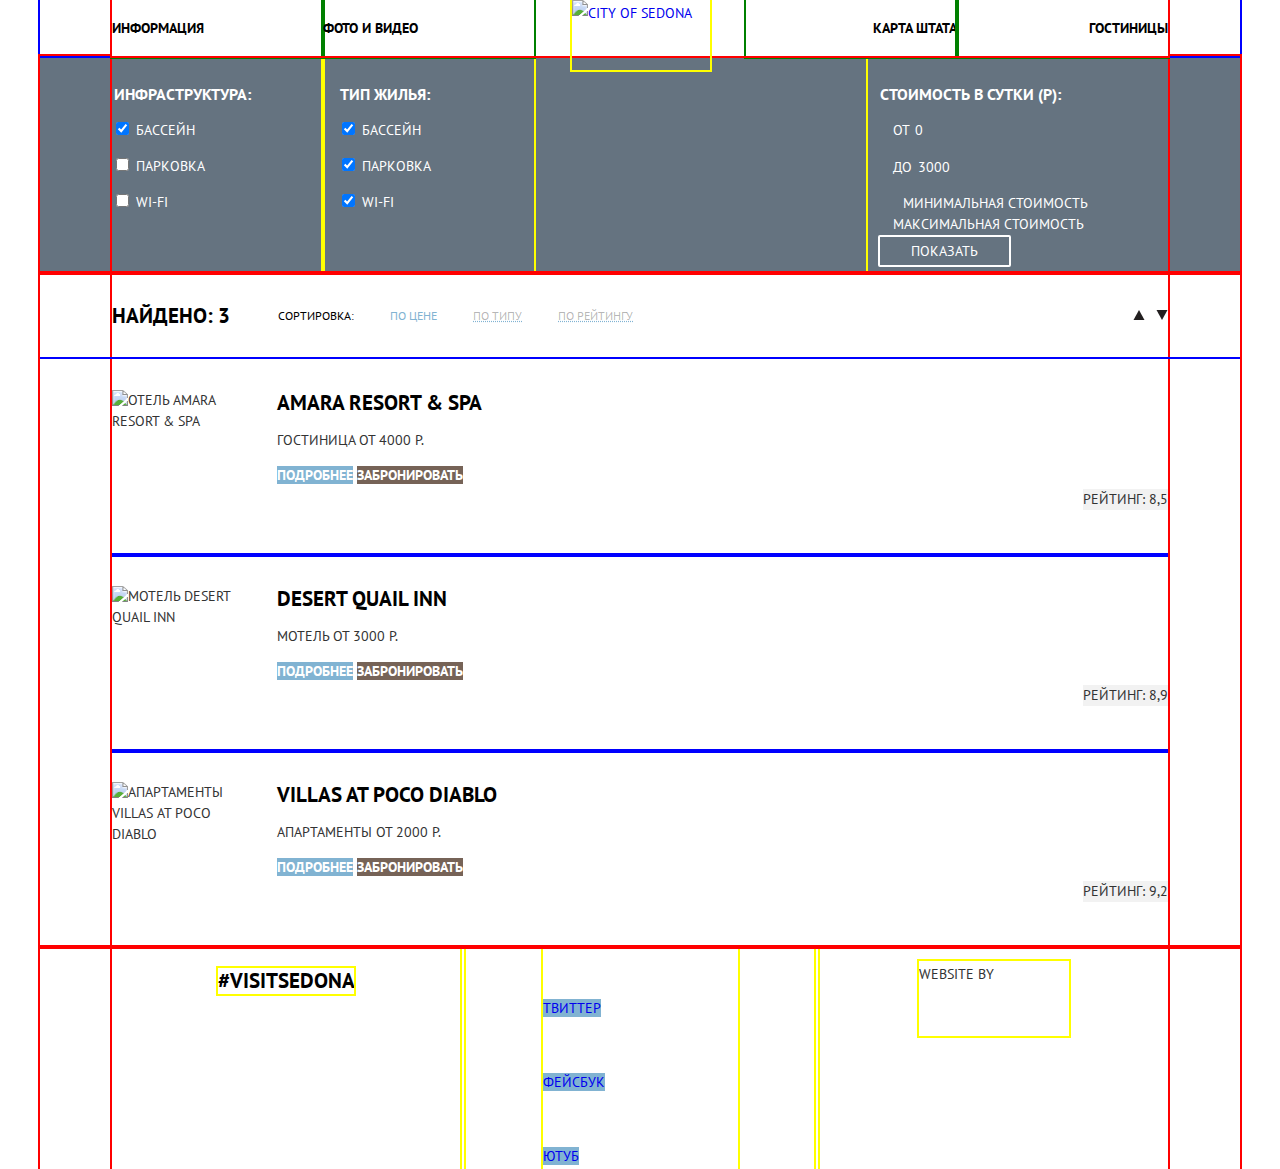
==== commit 239ae401: "Сетки: переработка завершена" ====
--- a/hotels.html
+++ b/hotels.html
@@ -32,74 +32,76 @@
         <section class="modal-filter">
 <!--            <h2 class="visually-hidden">Поиск гостиницы</h2>-->
             <form class="filter" method="post" action="https://echo.htmlacademy.ru">
-                <div class="filter-wrapper">
-                    <div class="fieldset-wrapper">
-                        <fieldset>
-                            <legend>Инфраструктура:</legend>
-                            <p>
-                                <label>
-                                    <input type="checkbox" name="pool" checked>
-                                    Бассейн
-                                </label>
-                            </p>
-                            <p>
-                                <label>
-                                    <input type="checkbox" name="parking">
-                                    Парковка
-                                </label>
-                            </p>
-                            <p>
-                                <label>
-                                    <input type="checkbox" name="wi-fi">
-                                    Wi-fi
-                                </label>
-                            </p>
-                        </fieldset>
-                    </div>
-                    <div class="fieldset-wrapper">
-                        <fieldset>
-                            <legend>Тип жилья:</legend>
-                            <p>
-                                <label>
-                                    <input type="checkbox" name="hotel" checked>
-                                    Бассейн
-                                </label>
-                            </p>
-                            <p>
-                                <label>
-                                    <input type="checkbox" name="motel" checked>
-                                    Парковка
-                                </label>
-                            </p>
-                            <p>
-                                <label>
-                                    <input type="checkbox" name="appartaments" checked>
-                                    Wi-fi
-                                </label>
-                            </p>
-                        </fieldset>
-                    </div>
-                    <div class="fieldset-wrapper">
-                        <fieldset>
-                            <legend>Стоимость в сутки (Р):</legend>
-                            <div class="price">
-                                <p>
-                                    <label for="price-from">От</label>
-                                    <input type="text" name="from" id="price-from" value="0">
-                                </p>
-                                <p>
-                                    <label for="price-to">До</label>
-                                    <input type="text" name="to" id="price-to" value="3000">
-                                </p>
-                            <div class="price-slider" tabindex="0">
-                                <span class="slider-icon visually-hidden">Минимальная стоимость</span>
-                            </div>
-                            <div class="price-slider" tabindex="0">
-                                <span class="slider-icon visually-hidden">Максимальная стоимость</span>
-                            </div>
-                            </div>
-                        </fieldset>
-                        <button type="submit">Показать</button>
+                <div class="align-container">
+                    <div class="filter-wrapper">
+                        <div class="fieldset-wrapper">
+                            <fieldset>
+                                <legend>Инфраструктура:</legend>
+                                <p>
+                                    <label>
+                                        <input type="checkbox" name="pool" checked>
+                                        Бассейн
+                                    </label>
+                                </p>
+                                <p>
+                                    <label>
+                                        <input type="checkbox" name="parking">
+                                        Парковка
+                                    </label>
+                                </p>
+                                <p>
+                                    <label>
+                                        <input type="checkbox" name="wi-fi">
+                                        Wi-fi
+                                    </label>
+                                </p>
+                            </fieldset>
+                        </div>
+                        <div class="fieldset-wrapper">
+                            <fieldset>
+                                <legend>Тип жилья:</legend>
+                                <p>
+                                    <label>
+                                        <input type="checkbox" name="hotel" checked>
+                                        Бассейн
+                                    </label>
+                                </p>
+                                <p>
+                                    <label>
+                                        <input type="checkbox" name="motel" checked>
+                                        Парковка
+                                    </label>
+                                </p>
+                                <p>
+                                    <label>
+                                        <input type="checkbox" name="appartaments" checked>
+                                        Wi-fi
+                                    </label>
+                                </p>
+                            </fieldset>
+                        </div>
+                        <div class="fieldset-wrapper">
+                            <fieldset>
+                                <legend>Стоимость в сутки (Р):</legend>
+                                <div class="price">
+                                    <p>
+                                        <label for="price-from">От</label>
+                                        <input type="text" name="from" id="price-from" value="0">
+                                    </p>
+                                    <p>
+                                        <label for="price-to">До</label>
+                                        <input type="text" name="to" id="price-to" value="3000">
+                                    </p>
+                                <div class="price-slider" tabindex="0">
+                                    <span class="slider-icon visually-hidden">Минимальная стоимость</span>
+                                </div>
+                                <div class="price-slider" tabindex="0">
+                                    <span class="slider-icon visually-hidden">Максимальная стоимость</span>
+                                </div>
+                                </div>
+                            </fieldset>
+                            <button type="submit">Показать</button>
+                        </div>
                     </div>
                 </div>
             </form>
@@ -108,98 +110,127 @@
         <section class="results">
 <!--            <h2 class="visually-hidden">Результаты</h2>-->
             <div class="sorting"> 
-                <p class="found">Найдено: 3</p>
-                <p>Сортировка:</p>
-                <ul class="sorting-settings">
-                    <li class="active-sort"><a class="price" href="#">По цене</a></li>
-                    <li><a class="type" href="#">По типу</a></li>
-                    <li><a class="rating" href="#">По рейтингу</a></li>
-                    <li><a class="from-top" href="#"><img src="img/icon-up.svg" width="12" height="10" alt="С лучших результатов"></a></li>
-                    <li><a class="from-bottom" href="#"><img src="img/icon-down.svg" width="12" height="10" alt="С худших результатов"></a></li>
-                </ul>
+                <div class="align-container">
+                    <p class="found">Найдено: 3</p>
+                    <ul class="sorting-settings">
+                        <li>
+                            <ul class="text-selectors">
+                                <li>Сортировка:</li>
+                                <li class="active-sort"><a class="price" href="#">По цене</a></li>
+                                <li><a class="type" href="#">По типу</a></li>
+                                <li><a class="rating" href="#">По рейтингу</a></li>
+                            </ul>
+                        </li> 
+                        <li>
+                            <ul class="arrow-selectors">
+                                <li><a class="from-top" href="#"><img src="img/icon-up.svg" width="12" height="10" alt="С лучших результатов"></a></li>
+                                <li><a class="from-bottom" href="#"><img src="img/icon-down.svg" width="12" height="10" alt="С худших результатов"></a></li>
+                            </ul>
+                        </li>
+                    </ul>
+                </div>    
             </div>
             <div class="results-list">
-                <ul class="hotels-list">
-                    <div class="hotels-list-wrapper">
+                <div class="align-container">
+                    <ul class="hotels-list">
                         <li class="hotel-position">
                             <img class="hotel-preview" src="img/amara.jpg" width="135" height="90" alt="Отель Amara Resort & Spa">
-                            <p><a class="hotel-name" href="#">Amara Resort & Spa</a></p>
-                            <p class="hotel-type">Гостиница</p>
-                            <p class="hotel-price">От 4000 Р.</p>
-                            <p class="hotel-rating">Рейтинг: 8,5</p>
-                            <ul class="hotel-rank">
-                                <li><span class="star-blue"></span></li>
-                                <li><span class="star-blue"></span></li>
-                                <li><span class="star-blue"></span></li>
-                                <li><span class="star-blue"></span></li>
-                                <li><span class="star-none"></span></li>
-                            </ul>
-                            <a class="info" href="#">Подробнее</a>
-                            <a class="reserve" href="#">Забронировать</a>
+                            <div class="hotel-main-info">
+                                <p><a class="hotel-name" href="#">Amara Resort & Spa</a></p>
+                                <p>
+                                    <span class="hotel-type">Гостиница</span>
+                                    <span class="hotel-price">От 4000 Р.</span>
+                                </p>
+                                <a class="info" href="#">Подробнее</a>
+                                <a class="reserve" href="#">Забронировать</a>
+                            </div>
+                            <div class="hotel-main-mark">
+                                <ul class="hotel-rank">
+                                    <li><span class="star-blue"></span></li>                 <li><span class="star-blue"></span></li>
+                                    <li><span class="star-blue"></span></li>
+                                    <li><span class="star-blue"></span></li>
+                                    <li><span class="star-none"></span></li>
+                                </ul>
+                                <p class="hotel-rating">Рейтинг: 8,5</p>
+                            </div>
                         </li>
                         <li class="hotel-position">
                             <img class="hotel-preview" src="img/desert.jpg" width="135" height="90" alt="Мотель Desert Quail Inn">
-                            <p><a class="hotel-name" href="#">Desert Quail Inn</a></p>
-                            <p class="hotel-type">Мотель</p>
-                            <p class="hotel-price">От 3000 Р.</p>
-                            <p class="hotel-rating">Рейтинг: 8,9</p>
-                            <ul class="hotel-rank">
-                                <li><span class="star-blue"></span></li>
-                                <li><span class="star-blue"></span></li>
-                                <li><span class="star-blue"></span></li>
-                                <li><span class="star-none"></span></li>
-                                <li><span class="star-none"></span></li>
-                            </ul>
-                            <a class="info" href="#">Подробнее</a>
-                            <a class="reserve" href="#">Забронировать</a>
+                            <div class="hotel-main-info">
+                                <p><a class="hotel-name" href="#">Desert Quail Inn</a></p>
+                                <p>
+                                    <span class="hotel-type">Мотель</span>
+                                    <span class="hotel-price">От 3000 Р.</span>
+                                </p>
+                                <a class="info" href="#">Подробнее</a>
+                                <a class="reserve" href="#">Забронировать</a>
+                            </div>
+                            <div class="hotel-main-mark">
+                                <ul class="hotel-rank">
+                                    <li><span class="star-blue"></span></li>
+                                    <li><span class="star-blue"></span></li>
+                                    <li><span class="star-blue"></span></li>
+                                    <li><span class="star-none"></span></li>
+                                    <li><span class="star-none"></span></li>                
+                                </ul>
+                                <p class="hotel-rating">Рейтинг: 8,9</p>
+                            </div>
                         </li>
                         <li class="hotel-position">
                             <img class="hotel-preview" src="img/villas.jpg" width="135" height="90" alt="Апартаменты Villas At Poco Diablo">
-                            <p><a class="hotel-name" href="#">Villas At Poco Diablo</a></p>
-                            <p class="hotel-type">Апартаменты</p>
-                            <p class="hotel-price">От 2000 Р.</p>
-                            <p class="hotel-rating">Рейтинг: 9,2</p>
-                            <ul class="hotel-rank">
-                                <li><span class="star-blue"></span></li>
-                                <li><span class="star-blue"></span></li>
-                                <li><span class="star-none"></span></li>
-                                <li><span class="star-none"></span></li>
-                                <li><span class="star-none"></span></li>
-                            </ul>
-                            <a class="info" href="#">Подробнее</a>
-                            <a class="reserve" href="#">Забронировать</a>
-                        </li>
-                    </div>
-                </ul>
+                            <div class="hotel-main-info">
+                                <p><a class="hotel-name" href="#">Villas At Poco Diablo</a></p>
+                                <p>
+                                    <span class="hotel-type">Апартаменты</span>
+                                    <span class="hotel-price">От 2000 Р.</span>
+                                </p>
+                                <a class="info" href="#">Подробнее</a>
+                                <a class="reserve" href="#">Забронировать</a>
+                            </div>
+                            <div class="hotel-main-mark">
+                                <ul class="hotel-rank">
+                                    <li><span class="star-blue"></span></li>
+                                    <li><span class="star-blue"></span></li>
+                                    <li><span class="star-none"></span></li>
+                                    <li><span class="star-none"></span></li>
+                                    <li><span class="star-none"></span></li>
+                                </ul>
+                                <p class="hotel-rating">Рейтинг: 9,2</p>
+                            </div>
+                        </li>
+                    </ul>
+                </div>
             </div>
         </section>
     </main>
       
-       <footer class="main-footer">
-        <div class="footer-container">
-            <div class="footer-wrapper">
-                <div class="footer-tag-container">
-                    <p class="tag">#visitsedona</p>
-                </div>
-            </div>
-            <div class="footer-wrapper">
-                <div class="footer-social-container">
-                    <ul class="social-list">
-                        <li><a class="social-tw" href="#">Твиттер</a></li>
-                        <li><a class="social-fb" href="#">Фейсбук</a></li>
-                        <li><a class="social-yt" href="#">Ютуб</a></li>
-                    </ul>
-                </div>
-            </div>
-            <div class="footer-wrapper">
-                <div class="footer-copyright-container ">
-                    <p class="footer-copyright">
-                        Website by
-                        <a class="htmlacademy" href="#"><img class="htmlacademy-logo" src="img/htmlacademy-logo.svg" width="116" height="41" alt="HTML Academy"></a>
-                    </p>
+    <footer class="main-footer">
+        <div class="align-container">
+            <div class="footer-container">
+                <div class="footer-wrapper">
+                    <div class="footer-tag-container">
+                        <p class="tag">#visitsedona</p>
+                    </div>
+                </div>
+                <div class="footer-wrapper">
+                    <div class="footer-social-container">
+                        <ul class="social-list">
+                            <li><a class="social-tw" href="#">Твиттер</a></li>
+                            <li><a class="social-fb" href="#">Фейсбук</a></li>
+                            <li><a class="social-yt" href="#">Ютуб</a></li>
+                        </ul>
+                    </div>
+                </div>
+                <div class="footer-wrapper">
+                    <div class="footer-copyright-container ">
+                        <p class="footer-copyright">
+                            Website by
+                            <a class="htmlacademy" href="#"><img class="htmlacademy-logo" src="img/htmlacademy-logo.svg" width="116" height="41" alt="HTML Academy"></a>
+                        </p>
+                    </div>
                 </div>
             </div>
         </div>
     </footer>
-    </body>
+  </body>
 </html>--- a/css/style.css
+++ b/css/style.css
@@ -21,9 +21,6 @@
     margin: 0 auto;
     padding: 0;
     
-    /*Временно для сетки*/
-    width: 768px;
-    
     font-family: 'PT Sans', 'Tahoma', sans-serif;
     font-size: 14px;
     line-height: 26px;
@@ -60,6 +57,7 @@
 /*Интерактивные элементы*/
 
 .list-navigation a {
+    font-weight: bold;
     color: #000000;
 }
 
@@ -94,11 +92,11 @@
         url("../img/shadow.png"),  
         url("../img/background-photo.jpg");
     background-size: 
-        100%,
+        100% 57px,
         100%;
     background-position: 
         bottom center,
-        center;
+        0 -60px;
     background-repeat: no-repeat;
 }
 
@@ -143,7 +141,7 @@
 .feature-item {
     margin: 0;
     
-    width: 33%;
+    width: 33.33%;
     
     text-align: center;
 }
@@ -156,7 +154,6 @@
     background-color: #81b3d2;
 }
 
-
 .special h3 {
     color: #ffffff;
 }
@@ -182,8 +179,7 @@
     margin: 0;
     padding: 0;
     
-    width: 33%;
-    height: 330px;
+    width: 33.33%;
 }
 
 .towns-advantages .feature-container::before {
@@ -421,7 +417,7 @@
     background-image: url(../img/filter-background.jpg);
     background-repeat: no-repeat;
     background-position: center;
-    background-size: contain;
+    background-size: 100%;
 }
 
 .filter fieldset {
@@ -493,6 +489,8 @@
 }
 
 .sorting-settings {
+    margin: 0;
+    padding: 0;
     list-style: none;
 }
 
@@ -513,12 +511,12 @@
 
 .active-sort a {
     color: #81b3d2;
+    text-decoration: none;
 }
 
 /*Список отелей*/
 
 .results-list {
-    font: inherit;
     line-height: 21px;
     
     background-color: #ffffff;
@@ -532,7 +530,6 @@
 }
 
 .hotel-name {
-    font: inherit;
     font-size: 21px;
     line-height: 26px;
     font-weight: bold;
@@ -619,22 +616,28 @@
     outline: 2px solid red;
 }
 
+.container {
+    margin: 0 auto;
+    max-width: 1200px;
+}
+
 .align-container {
+    margin: 0 auto;
     width: 88%;
+    
+    /*Временно для сетки*/
+    outline: 2px solid red;
+}
+
+/*Хедер*/
+
+.main-header {
     margin: 0 auto;
-    
-    /*Временно для сетки*/
-    outline: 2px solid red;
-}
-
-/*Хедер*/
-
-.main-header {
-    margin: 0;
-    padding: 0;
-    
-    /*Временно для сетки*/
-    min-height: 56px;
+    padding: 0;
+    max-width: 1200px;
+    
+    /*Временно для сетки*/
+    height: 56px;
     outline: 2px solid blue;
 }
 
@@ -653,42 +656,68 @@
     padding: 0;
     
     /*Временно для сетки*/
-    min-height: 56px;
+    height: 56px;
     outline: 2px solid yellow;
 }
 
 .main-navigation .align-container {
     position: relative;
-    
-    /*Временно для сетки*/
-    outline: 2px solid red;
 }
 
 .list-navigation {
-    margin: 0 auto;
-    padding: 0;
-    
-    /*Временно для сетки*/
-    min-height: 56px;
-    min-width: 676px;
+    display: flex;
+    flex-direction: row;
+    align-items: center;
+    margin: 0;
+    padding: 0;
+    
+    /*Временно для сетки*/
+    height: 56px;
     outline: 2px solid green;
 }
 
+.list-navigation li {
+    width: 20%;
+    padding-top: 16px;
+    padding-bottom: 16px;
+    
+    /*Временно для сетки*/
+    outline: 2px solid green;
+}
+
+.list-navigation li:nth-of-type(2) {
+    margin-right: 20%;
+}
+
+.list-navigation li:first-of-type,
+.list-navigation li:nth-of-type(2) {
+    text-align: left;
+}
+
+.list-navigation li:last-of-type,
+.list-navigation li:nth-of-type(3) {
+    text-align: right;
+}
+
+
 /*Интро главной страницы*/
 
-.background-container {
+.introduction .background-container {
     /*Временно для сетки*/
     outline: 2px solid blue;
 }
 
-.introduction .align-container {
+.introduction .promo-container {
     display: flex;
     flex-direction: column;
     align-items: center;
     justify-content: space-between;
-    padding-top: 75px;
-    padding-bottom: 85px;
-    min-height: 512px;
+    padding-top: 72px;
+    padding-bottom: 74px;
+    min-height: 510px;
+    
+    /*Временно для сетки*/
+    outline: 2px solid red;
 }
 
 .intro-wrapper {
@@ -716,7 +745,7 @@
 
 /*Преимущества*/
 
-.features-wrapper {
+.features-list {
     display: flex;
     flex-direction: column;
     
@@ -724,7 +753,7 @@
     outline: 2px solid yellow;
 }
 
-.towns-advantages-wrapper {
+.towns-advantages-list {
     display: flex;
     flex-direction: row;
     
@@ -732,19 +761,21 @@
     outline: 2px solid yellow;
 }
 
-.usual-features-wrapper {
+.usual-features-list {
     display: flex;
     flex-direction: row;
-    flex-basis: 256px;
+    
+    margin: 0;
+    padding: 0;
+    
+    list-style: none;
     
      /*Временно для сетки*/
     outline: 2px solid yellow;
 }
 
-.feature-item {
-    flex-basis: 256px;
-    
-    vertical-align: middle;
+.features-list li {
+    min-height: 256px;
     
      /*Временно для сетки*/
     outline: 2px solid blue;
@@ -752,42 +783,47 @@
 
 .special {
     position: relative;
+    overflow: hidden;
     
      /*Временно для сетки*/
     outline: 2px solid blue;
 }
 
 .special-1 {
-    padding-right: 67%;
+    padding-right: 66.66%;
 }
 
 .special-2 {
-    padding-left: 67%;
+    padding-left: 66.66%;
 }
 
 .special img {
     position: absolute;
-    top: 0;
+    
+    width: 66.66%;
     
      /*Временно для сетки*/
     outline: 2px solid yellow;
 }
 
 .special-1 img {
+    top: -81px;
     right: 0;
 }
 
 .special-2 img {
+    top: -74px;
     left: 0;
 }
 
 .feature-container {
-    width: 180px;
+    width: 300px;
     margin: auto;
-    margin-top: 47px;
-    margin-bottom: 37px;
+    margin-top: 45px;
+    margin-bottom: 58px;
     
     text-align: center;
+    vertical-align: middle;
     
      /*Временно для сетки*/
     outline: 2px solid yellow;
@@ -795,10 +831,30 @@
 
 .towns-advantages .feature-container {
     margin-top: 60px;
-    margin-bottom: 62px;
-}
-
-/*Подбор отеля и карта*/
+    margin-bottom: 82px;
+}
+
+/*Подбор отеля*/
+
+.choice-wrapper {
+    position: relative;
+    max-width: 1200px;
+    margin: 0 auto;
+    padding: 0;
+    
+    /*Временно для сетки*/
+    outline: 2px solid red;
+}
+
+.choice-wrapper .choice {
+    width: 100%;
+    margin: 0;
+    padding: 0;
+}
+
+.choice .choice-container {
+    text-align: center;
+}
 
 .choice .choice-text-container {
     width: 100%;
@@ -807,7 +863,7 @@
 }
 
 .choice .paragraph {
-    width: 434px;
+    width: 450px;
     margin: 0 auto;
     padding: 0;
     
@@ -815,32 +871,61 @@
     outline: 2px solid yellow;
 }
 
-.choice .choice-container {
-    text-align: center;
-}
-
-/*Футер*/
+/*Форма поиска отеля*/
+
+.choice-wrapper .modal-search {
+    position: absolute;
+    top: 350px;
+    left: 50%;
+    z-index: 1;
+    
+    width: 568px;
+    margin-left: -284px;
+    padding: 0;
+}
+
+.modal-search .search {
+    margin: 0;
+    padding: 0;
+}
+
+.modal-search .search-content-wrapper {
+    width: 100%;
+    min-height: 396px;
+    margin: 0;
+    padding: 56px;
+}
+
+/*Футер и карта*/
 
 .mapnfooter-wrapper {
     position: relative;
-    margin: 0;
-    padding: 0;
-    width: 768px;
+    overflow: hidden;
+    
+    max-width: 1200px;
+    margin: 0 auto;
+    padding: 0;
+    
+    background-color: #e0e7ce;
+    
+    /*Временно для сетки*/
     height: 595px;
-    
-    background-color: #e0e7ce;
-    
-    /*Временно для сетки*/
     outline: 2px solid red;
 }
 
+.map-container {
+    margin-top: -155px;
+    margin-left: -259px;
+}
+
 .main-footer {
-    width: 100%;
+    max-width: 1200px;
+    margin: 0 auto;
+    
+    background-color: rgba(255, 255, 255, 0.9);
+    
+    /*Временно для сетки*/
     min-height: 121px;
-    
-    background-color: rgba(255, 255, 255, 0.9);
-    
-    /*Временно для сетки*/
     outline: 2px solid red;
 }
 
@@ -848,12 +933,16 @@
     position: absolute;
     bottom: 0;
     left: 0;
+    
+    width: 100%;
+    margin: 0;
 }
 
 .main-footer .footer-container {
     display: flex;
     flex-direction: row;
     justify-content: space-between;
+    
     width: 100%;
     
     /*Временно для сетки*/
@@ -899,47 +988,113 @@
     
     /*Временно для сетки*/
     outline: 2px solid red;
-    min-height: 217px;
-}
-
-.modal-filter .filter-wrapper {
+    height: 217px;
+}
+
+.modal-filter .filter {
+    width: 100%;
+    margin: 0;
+    padding: 0;
+}
+
+.filter .filter-wrapper {
+    display: flex;
+    flex-direction: row;
+    align-items: center;
+    
+    width: 100%;
+    margin: 0;
+    padding: 0;
+    
+    /*Временно для сетки*/
+    height: 217px;
+}
+
+.filter .fieldset-wrapper {
+    width: 20%;
+    padding-top: 28px;
+    padding-bottom: 31px;
+    padding-left: 0;
+    
+    /*Временно для сетки*/
+    height: 217px;
+    outline: 2px solid yellow;
+}
+
+.filter-wrapper div:nth-child(2) {
+    margin-right: auto;
+    padding-left: 15px;
+}
+
+.filter-wrapper div:nth-child(3) {
+    width: 300px;
+    padding-left: 10px;
+}
+
+/*Сортировка и список отелей*/
+
+.results {
+    display: flex;
+    flex-direction: column;
+    margin: 0;
+    padding: 0;
+    
+    /*Временно для сетки*/
+    outline: 2px solid red;
+}
+
+.results .sorting {
+    margin: 0;
+    padding: 0;
+    
+    /*Временно для сетки*/
+    min-height: 86px;
+    outline: 2px solid blue;
+}
+
+.sorting .align-container {
     display: flex;
     flex-direction: row;
     justify-content: space-between;
-    
-    width: 100%;
-}
-
-.modal-filter .fieldset-wrapper {
-    flex-basis: 200px;
-    padding: 32px 42px;
-    
-    /*Временно для сетки*/
-    outline: 2px solid yellow;
-}
-
-
-.filter-wrapper div:nth-child(3) {
-    flex-basis: 250px;
-}
-
-
-/*Сортировка и список отелей*/
-
-.results {
-    display: flex;
-    flex-direction: column;
-    
-    /*Временно для сетки*/
-    outline: 2px solid red;
-}
-
-.results .sorting {
-    flex-basis: 175px;
-    
-    /*Временно для сетки*/
-    outline: 2px solid blue;
-}
+    align-items: center;
+    
+    /*Временно для сетки*/
+    min-height: 86px;
+}
+
+.sorting .sorting-settings {
+    display: flex;
+    flex-direction: row;
+    justify-content: space-between;
+    
+    min-width: 900px;
+}
+
+.sorting-settings .text-selectors {
+    display: flex;
+    flex-direction: row;
+    justify-content: space-between;
+    
+    margin: 0;
+    padding: 0 10px;
+    min-width: 375px;
+    
+    list-style: none;
+}
+
+.sorting-settings .arrow-selectors {
+    display: flex;
+    flex-direction: row;
+    justify-content: space-between;
+    
+    margin: 0;
+    padding: 0;
+    min-width: 35px;
+    
+    list-style: none;
+}
+
+/*Результаты*/ 
 
 .results .results-list {
     flex-basis: 455px;
@@ -948,7 +1103,7 @@
     outline: 2px solid blue;
 }
 
-.results .hotels-list-wrapper {
+.results .hotels-list {
     display: flex;
     flex-direction: column;
     
@@ -956,9 +1111,33 @@
     outline: 2px solid blue;
 }
 
-.hotels-list-wrapper .hotel-position {
+.hotels-list .hotel-position {
+    display: flex;
+    flex-direction: row;
     flex-basis: 152px;
+    padding-top: 31px;
+    padding-bottom: 31px;
     
     /*Временно для сетки*/
     outline: 2px solid blue;
+}
+
+.hotel-position img {
+    margin-right: 30px;
+}
+
+.hotel-position .hotel-main-info {
+    margin: 0;
+    padding: 0;
+}
+
+.hotel-position .hotel-main-mark {
+    margin-left: auto;
+    padding: 0;
+}
+ 
+/*Временно*/
+.hotel-main-info p:first-of-type {
+    margin: 0;
+    padding: 0;
 }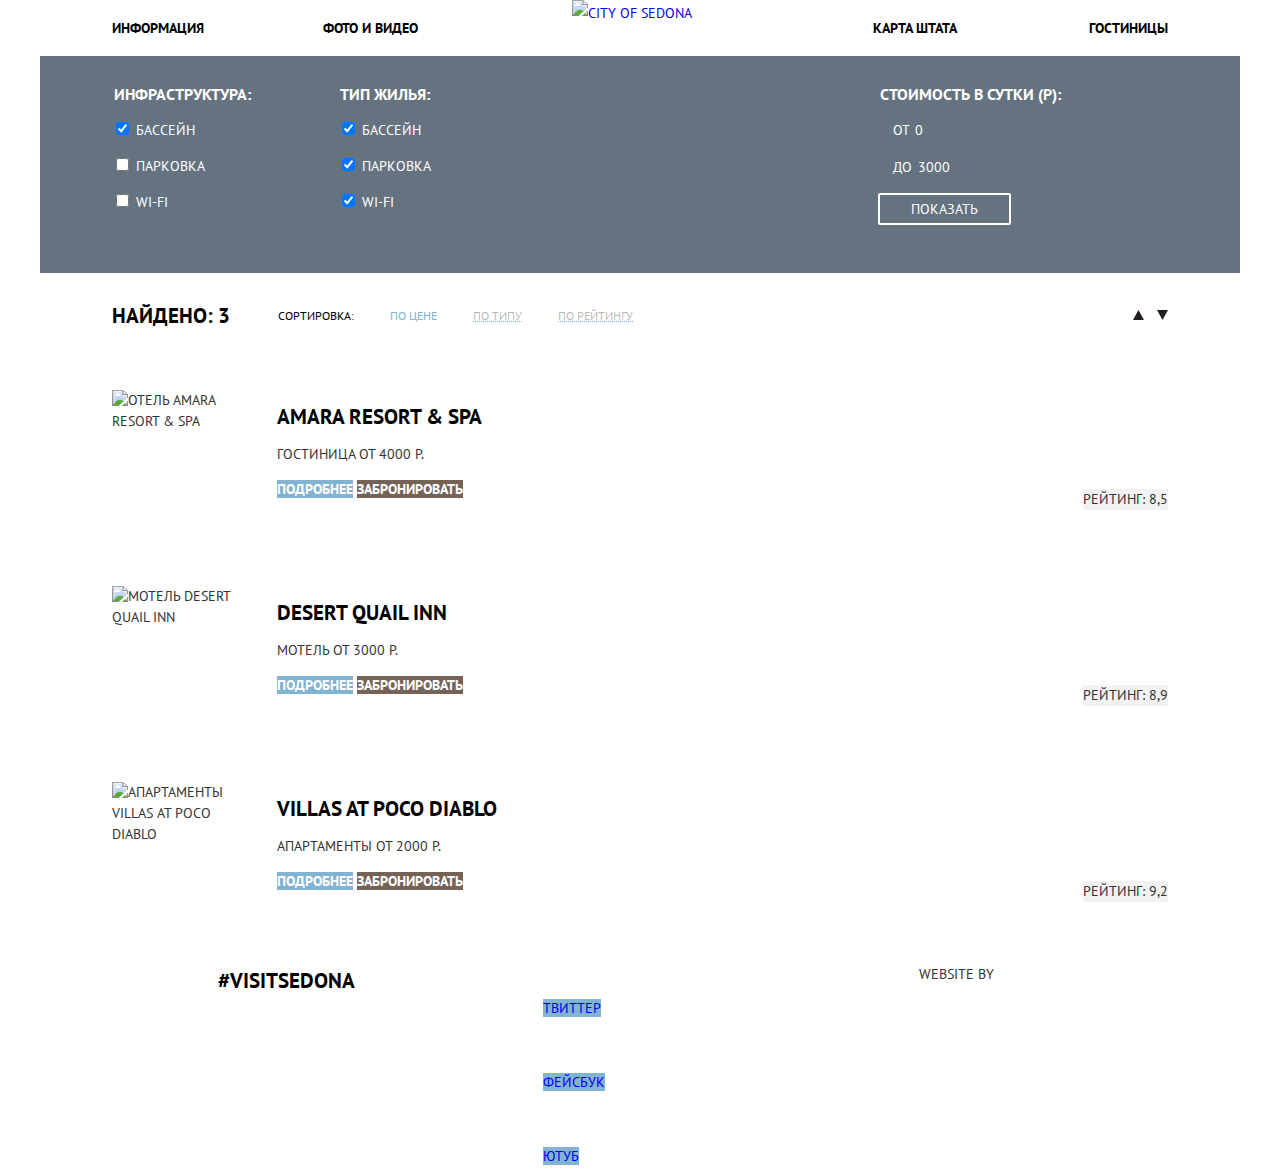
==== commit d57c1cd5: "Объединение стилей" ====
--- a/hotels.html
+++ b/hotels.html
@@ -27,10 +27,10 @@
       
     <main class="container">
           
-<!--        <h1 class="visually-hidden">Выбор гостиницы</h1>-->
+        <h1 class="visually-hidden">Выбор гостиницы</h1>
           
         <section class="modal-filter">
-<!--            <h2 class="visually-hidden">Поиск гостиницы</h2>-->
+            <h2 class="visually-hidden">Поиск гостиницы</h2>
             <form class="filter" method="post" action="https://echo.htmlacademy.ru">
                 <div class="align-container">
                     <div class="filter-wrapper">
@@ -108,7 +108,7 @@
         </section>
            
         <section class="results">
-<!--            <h2 class="visually-hidden">Результаты</h2>-->
+            <h2 class="visually-hidden">Результаты</h2>
             <div class="sorting"> 
                 <div class="align-container">
                     <p class="found">Найдено: 3</p>
--- a/css/style.css
+++ b/css/style.css
@@ -21,6 +21,8 @@
     margin: 0 auto;
     padding: 0;
     
+    width: 1200px;
+    
     font-family: 'PT Sans', 'Tahoma', sans-serif;
     font-size: 14px;
     line-height: 26px;
@@ -37,21 +39,106 @@
     outline: none;
 }
 
+img {
+    width: 100%;
+    height: auto;
+}
+
+.visually-hidden:not(:focus):not(:active),
+input[type="checkbox"].visually-hidden,
+input[type="radio"].visually-hidden {
+  position: absolute;
+
+  width: 1px;
+  height: 1px;
+  margin: -1px;
+  border: 0;
+  padding: 0;
+
+  white-space: nowrap;
+
+  clip-path: inset(100%);
+  clip: rect(0 0 0 0);
+  overflow: hidden;
+}
+
+.container {
+    margin: 0 auto;
+    max-width: 1200px;
+}
+
+.align-container {
+    margin: 0 auto;
+    width: 88%;
+}
+
 /*Главное меню*/
 
 .main-navigation {
-    margin: 0;
-    padding: 0;
-    
-    color: #000000;
+    margin: 0 auto;
+    padding: 0;
+    max-width: 1200px;
+    
+    color: #000000;
+    
+    /*Временно для сетки*/
+    height: 56px;
+}
+
+.sedona-main-logo {
+    position: absolute;
+    top: 0;
+    left: 50%;
+    
+    width: 138px;
+    height: 70px;
+    margin-left: -68px;
+}
+
+.main-navigation {
+    width: 100%;
+    margin: 0;
+    padding: 0;
+    
+    /*Временно для сетки*/
+    height: 56px;
+}
+
+.main-navigation .align-container {
+    position: relative;
 }
 
 .list-navigation {
+    display: flex;
+    flex-direction: row;
+    align-items: center;
+    
+    height: 56px;
     margin: 0;
     padding: 0;
 
     background-color: #ffffff;
     list-style: none;
+}
+
+.list-navigation li {
+    width: 20%;
+    padding-top: 16px;
+    padding-bottom: 16px;
+}
+
+.list-navigation li:nth-of-type(2) {
+    margin-right: auto;
+}
+
+.list-navigation li:first-of-type,
+.list-navigation li:nth-of-type(2) {
+    text-align: left;
+}
+
+.list-navigation li:last-of-type,
+.list-navigation li:nth-of-type(3) {
+    text-align: right;
 }
 
 /*Интерактивные элементы*/
@@ -79,7 +166,7 @@
 }
 
 /*Интро главной страницы*/
-/*Подправить картинку-тень*/
+/*Картинку-тень заменить на SVG*/
 
 .introduction .background-container {
     margin: 0;
@@ -100,613 +187,6 @@
     background-repeat: no-repeat;
 }
 
-.text-container {
-    margin: 0;
-    padding: 0;
-    
-    width: 100%;
-}
-
-.intro-text-container .paragraph {
-    text-align: center;
-}
-
-.intro-text-container .slogan {
-    font-size: 21px;
-    font-weight: bold;
-    color: #000000;
-}
-
-/*Преимущества главной страницы*/
-
-.features {
-    line-height: 21px;
-    
-    background-color: #eeeeee;
-}
-
-.features-list {
-    margin: 0;
-    padding: 0;
-    
-    list-style: none;
-}
-
-.features-list h3 {
-    font-size: 21px;
-    font-weight: bold;
-    color: #000000;
-}
-
-.feature-item {
-    margin: 0;
-    
-    width: 33.33%;
-    
-    text-align: center;
-}
-
-.special {
-    width: 100%;
-    
-    color: #ffffff;
-    
-    background-color: #81b3d2;
-}
-
-.special h3 {
-    color: #ffffff;
-}
-
-.towns-advantages {
-    color: #000000;
-    
-    background-color: #ffffff;
-}
-
-.towns-advantages h3 {
-    color: #000000;
-}
-
-.towns-advantages-list {
-    margin: 0;
-    padding: 0;
-    
-    list-style: none;
-}
-
-.advantage-item {
-    margin: 0;
-    padding: 0;
-    
-    width: 33.33%;
-}
-
-.towns-advantages .feature-container::before {
-    content: "";
-    display: block;
-    margin: auto;
-    
-    width: 75px;
-    height: 72px;
-        
-    background-size: 75px 72px;
-}
-
-.feature-container-1::before {
-    background-image: url(../img/icon-1.svg);
-}
-
-.feature-container-2::before {
-    background-image: url(../img/icon-2.svg);
-}
-
-.feature-container-3::before {
-    background-image: url(../img/icon-3.svg);
-}
-
-/*Подбор отеля и карта*/
-
-.choice {
-    background-color: #ffffff;
-}
-
-.interest {
-    font-size: 30px;
-    line-height: 35px;
-    font-weight: bold;
-    color: #000000;
-}
-
-/*Интерактивные элементы*/
-
-.choice button[type="button"] {
-    width: 568px;
-    height: 86px;
-    
-    font-size: 21px;
-    line-height: 26px;
-    font-weight: bold;
-    color: #ffffff;
-    text-transform: uppercase;
-    text-align: center;
-    
-    background-color: #766357;
-    border: none;
-    outline: none;
-}
-
-.choice button[type="button"]:hover,
-.choice button[type="button"]:focus {
-    background-color: #604e43;
-}
-
-.choice button[type="button"]:active {
-    color: rgba(255, 255, 255, 0.3);
-    
-    background-color: #503e33;
-}
-
-/*Футер*/
-
-.main-footer {
-    background-color: rgba(255, 255, 255, 0.9)
-}
-
-.footer-tag-container {
-    font-size: 21px;
-    font-weight: bold;
-    color: #000000;
-}
-
-.social-list {
-    padding: 0;
-    margin: 0;
-    
-    list-style: none;
-}
-
-/*Интерактивные элементы*/
-/*Сделать смену цвета свг картинок*/
-/*Картинки внутри ссылок появятся на следующем этапе*/
-
-.social-list a {
-    background-color: #81b3d2;
-}
-
-.social-list a:hover,
-.social-list a:focus {
-    background-color: #669ec0;
-}
-
-.social-list a:active {
-    background-color: #5496bd;
-}
-
-.social-list a::before {
-    content: "";
-    display: block;
-    
-    width: 46px;
-    height: 48px;
-    
-    background-size: 27px 27px;
-    background-position: center;
-    background-repeat: no-repeat;
-}
-
-.social-list .social-tw::before {
-    background-image: url(../img/t-icon.svg);
-}
-
-.social-list .social-fb::before {
-    background-image: url(../img/fb-icon.svg);
-}
-
-.social-list .social-yt::before {
-    background-image: url(../img/youtube-icon.svg);
-}
-
-/*Форма подбора отеля*/
-.search {
-    font-weight: bold;
-    color: #000000;
-    
-    background-color: #ffffff;
-}
-
-.search input {
-    margin: 0;
-    padding: 10px;
-    
-    font: inherit;
-    
-    background-color: #f2f2f2;
-    border: none;
-    outline: none;
-}
-
-.search input[type="date"] {
-    width: 308px;
-    height: 38px;
-}
-
-.search input[type="number"] {
-    padding: 5px;
-    
-    width: 38px;
-    height: 38px;
-}
-
-.search input:hover {
-    background-color: #ebebeb;
-}
-
-.search input:focus {
-    background-color: #ffffff;
-    border: 2px solid #e5e5e5;
-}
-
-.search button[type="button"] {
-    margin: 0;
-    padding: 5px;
-    
-    width: 38px;
-    height: 38px;
-    
-    font: inherit;
-    color: #a9a9a9;
-    
-    background-color: #f2f2f2;
-    border: none;
-    outline: none;
-}
-
-.search .calendar {
-    background-image: url(../img/calendar.svg);
-    background-repeat: no-repeat;
-    background-position: center;
-}
-
-.search button[type="button"]:hover,
-.search button[type="button"]:focus {
-    color: #000000;
-}
-
-.search button[type="button"]:active {
-    color: #81b3d2;
-}
-
-.search button[type="submit"] {
-    width: 458px;
-    height: 58px;
-    
-    font-size: 21px;
-    line-height: 26px;
-    font-weight: bold;
-    color: #ffffff;
-    text-transform: uppercase;
-    
-    background-color: #81b3d2;
-    border: none;
-    outline: none;
-}
-
-.search button[type="submit"]:hover,
-.search button[type="submit"]:focus {
-    background-color: #669ec0;
-}
-
-.search button[type="submit"]:active {
-    color: rgba(255, 255, 255, 0.3);
-    
-    background-color: #5496bd;
-}
-
-/*Фильтр страниц отелей*/
-/*Заменить у чекбоксов outline*/
-/*Стилей у input при взаимодействии нет, добавить свои...
-+ добавить рамку */
-
-.filter {
-    font-size: 14px;
-    line-height: 21px;
-    color: #ffffff;
-    
-    background-color: #657380;
-    background-image: url(../img/filter-background.jpg);
-    background-repeat: no-repeat;
-    background-position: center;
-    background-size: 100%;
-}
-
-.filter fieldset {
-    margin: 0;
-    padding: 0;
-    border: none;
-}
-
-.filter legend {
-    font-size: 16px;
-    font-weight: bold;
-}
-
-.filter input[type="text"] {
-    font: inherit;
-    color: #ffffff;
-    
-    background-color: transparent;
-    border: none;
-}
-
-.filter button[type="submit"] {
-    width: 133px;
-    height: 32px;
-    
-    font: inherit;
-    font-size: 14px;
-    line-height: 21px;
-    color: #ffffff;
-    text-transform: uppercase;
-    
-    background-color: transparent;
-    border: 2px solid #ffffff;
-    border-radius: 2px;
-    outline: none;
-}
-
-.filter button[type="submit"]:hover,
-.filter button[type="submit"]:focus {
-    color: #000000;
-    
-    background-color: #ffffff;
-}
-
-.filter button[type="submit"]:active {
-    color: #000000;
-    
-    background-color: #ffffff;
-}
-
-/*Сортировка*/
-/*Добавить смену цвета свг иконок*/
-
-.sorting {
-    font: inherit;
-    font-size: 12px;
-    line-height: 18px;
-    color: #000000;
-    
-    background-color: #ffffff;
-}
-
-.sorting .found {
-    font: inherit;
-    font-size: 21px;
-    line-height: 26px;
-    font-weight: bold;
-    color: #000000;
-}
-
-.sorting-settings {
-    margin: 0;
-    padding: 0;
-    list-style: none;
-}
-
-.sorting-settings a {
-    color: rgba(0, 0, 0, 0.3);
-    text-decoration: underline dotted #81b3d2;
-}
-
-.sorting-settings a:hover,
-.sorting-settings a:focus {
-    color: #81b3d2;
-}
-
-.sorting-settings a:active {
-    color: #000000;
-    text-decoration: none;
-}
-
-.active-sort a {
-    color: #81b3d2;
-    text-decoration: none;
-}
-
-/*Список отелей*/
-
-.results-list {
-    line-height: 21px;
-    
-    background-color: #ffffff;
-}
-
-.hotels-list {
-    margin: 0;
-    padding: 0;
-    
-    list-style: none;
-}
-
-.hotel-name {
-    font-size: 21px;
-    line-height: 26px;
-    font-weight: bold;
-    color: #000000;
-}
-
-.hotel-name:hover,
-.hotel-name:focus {
-    color: #81b3d2;
-}
-
-.hotel-name:active {
-    color: rgba(0, 0, 0, 0.3);
-}
-
-.hotels-list .info {
-    font-weight: bold;
-    color: #ffffff;
-    
-    background-color: #81b3d2;
-}
-
-.hotels-list .info:hover,
-.hotels-list .info:focus {
-    background-color: #669ec0;
-}
-
-.hotels-list .info:active {
-    color: rgba(255, 255, 255, 0.3);
-    
-    background-color: #5496bd;
-}
-
-.hotels-list .reserve {
-    font-weight: bold;
-    color: #ffffff;
-    
-    background-color: #766357;
-}
-
-.hotels-list .reserve:hover,
-.hotels-list .reserve:focus {
-    background-color: #604e43;
-}
-
-.hotels-list .reserve:active {
-    color: rgba(255, 255, 255, 0.3);
-    
-    background-color: #503e33;
-}
-
-.hotel-rating {
-    background-color: #f2f2f2;
-}
-
-.hotel-rank {
-    list-style: none;
-}
-
-.hotel-rank .star-blue::before {
-    content: "";
-    display: block;
-    
-    width: 18px;
-    height: 17px;
-    
-    background-image: url(../img/star.svg);
-    background-size: 18px 17px;
-    background-position: center;
-    background-repeat: no-repeat;
-}
-
-.hotel-rank .star-none::before {
-    content: "";
-    display: block;
-    
-    width: 18px;
-    height: 17px;
-}
-
-/*Сеточные стили*/
-
-section {
-    outline: 2px solid red;
-}
-
-.container {
-    margin: 0 auto;
-    max-width: 1200px;
-}
-
-.align-container {
-    margin: 0 auto;
-    width: 88%;
-    
-    /*Временно для сетки*/
-    outline: 2px solid red;
-}
-
-/*Хедер*/
-
-.main-header {
-    margin: 0 auto;
-    padding: 0;
-    max-width: 1200px;
-    
-    /*Временно для сетки*/
-    height: 56px;
-    outline: 2px solid blue;
-}
-
-.sedona-main-logo {
-    position: absolute;
-    top: 0;
-    left: 50%;
-    margin-left: -68px;
-    
-    /*Временно для сетки*/
-    outline: 2px solid yellow;
-}
-
-.main-navigation {
-    margin: 0;
-    padding: 0;
-    
-    /*Временно для сетки*/
-    height: 56px;
-    outline: 2px solid yellow;
-}
-
-.main-navigation .align-container {
-    position: relative;
-}
-
-.list-navigation {
-    display: flex;
-    flex-direction: row;
-    align-items: center;
-    margin: 0;
-    padding: 0;
-    
-    /*Временно для сетки*/
-    height: 56px;
-    outline: 2px solid green;
-}
-
-.list-navigation li {
-    width: 20%;
-    padding-top: 16px;
-    padding-bottom: 16px;
-    
-    /*Временно для сетки*/
-    outline: 2px solid green;
-}
-
-.list-navigation li:nth-of-type(2) {
-    margin-right: 20%;
-}
-
-.list-navigation li:first-of-type,
-.list-navigation li:nth-of-type(2) {
-    text-align: left;
-}
-
-.list-navigation li:last-of-type,
-.list-navigation li:nth-of-type(3) {
-    text-align: right;
-}
-
-
-/*Интро главной страницы*/
-
-.introduction .background-container {
-    /*Временно для сетки*/
-    outline: 2px solid blue;
-}
-
 .introduction .promo-container {
     display: flex;
     flex-direction: column;
@@ -715,17 +195,11 @@
     padding-top: 72px;
     padding-bottom: 74px;
     min-height: 510px;
-    
-    /*Временно для сетки*/
-    outline: 2px solid red;
 }
 
 .intro-wrapper {
     margin: 0;
     padding: 0;
-    
-    /*Временно для сетки*/
-    outline: 2px solid yellow;
 }
 
 .introduction .intro-text-container {
@@ -734,86 +208,54 @@
     padding-bottom: 50px;
 }
 
-.introduction .paragraph {
+.intro-text-container .paragraph {
     width: 490px;
     margin: 0 auto;
     padding: 0;
     
-    /*Временно для сетки*/
-    outline: 2px solid yellow;
-}
-
-/*Преимущества*/
+    text-align: center;
+}
+
+.intro-text-container .slogan {
+    font-size: 21px;
+    font-weight: bold;
+    color: #000000;
+}
+
+/*Преимущества главной страницы*/
+
+.features {
+    line-height: 21px;
+    
+    background-color: #eeeeee;
+}
 
 .features-list {
     display: flex;
     flex-direction: column;
     
-     /*Временно для сетки*/
-    outline: 2px solid yellow;
-}
-
-.towns-advantages-list {
-    display: flex;
-    flex-direction: row;
-    
-     /*Временно для сетки*/
-    outline: 2px solid yellow;
-}
-
-.usual-features-list {
-    display: flex;
-    flex-direction: row;
-    
     margin: 0;
     padding: 0;
     
     list-style: none;
-    
-     /*Временно для сетки*/
-    outline: 2px solid yellow;
+}
+
+.features-list h3 {
+    font-size: 21px;
+    font-weight: bold;
+    color: #000000;
 }
 
 .features-list li {
     min-height: 256px;
-    
-     /*Временно для сетки*/
-    outline: 2px solid blue;
-}
-
-.special {
-    position: relative;
-    overflow: hidden;
-    
-     /*Временно для сетки*/
-    outline: 2px solid blue;
-}
-
-.special-1 {
-    padding-right: 66.66%;
-}
-
-.special-2 {
-    padding-left: 66.66%;
-}
-
-.special img {
-    position: absolute;
-    
-    width: 66.66%;
-    
-     /*Временно для сетки*/
-    outline: 2px solid yellow;
-}
-
-.special-1 img {
-    top: -81px;
-    right: 0;
-}
-
-.special-2 img {
-    top: -74px;
-    left: 0;
+}
+
+.feature-item {
+    margin: 0;
+    
+    width: 33.33%;
+    
+    text-align: center;
 }
 
 .feature-container {
@@ -824,32 +266,127 @@
     
     text-align: center;
     vertical-align: middle;
-    
-     /*Временно для сетки*/
-    outline: 2px solid yellow;
-}
-
-.towns-advantages .feature-container {
+}
+
+.special {
+    position: relative;
+    overflow: hidden;
+    
+    width: 100%;
+    
+    color: #ffffff;
+    
+    background-color: #81b3d2;
+}
+
+.special h3 {
+    color: #ffffff;
+}
+
+.special-1 {
+    padding-right: 66.66%;
+}
+
+.special-2 {
+    padding-left: 66.66%;
+}
+
+.special img {
+    position: absolute;
+    
+    width: 66.66%;
+}
+
+.special-1 img {
+    top: -81px;
+    right: 0;
+}
+
+.special-2 img {
+    top: -74px;
+    left: 0;
+}
+
+.towns-advantages {
+    color: #000000;
+    
+    background-color: #ffffff;
+}
+
+.towns-advantages h3 {
+    color: #000000;
+}
+
+.towns-advantages-list {
+    display: flex;
+    flex-direction: row;
+    
+    margin: 0;
+    padding: 0;
+    
+    list-style: none;
+}
+
+.towns-advantages-list .feature-container {
     margin-top: 60px;
     margin-bottom: 82px;
 }
 
-/*Подбор отеля*/
+.towns-advantages-list .feature-container::before {
+    content: "";
+    display: block;
+    margin: auto;
+    
+    width: 75px;
+    height: 72px;
+        
+    background-size: 75px 72px;
+}
+
+.feature-container-1::before {
+    background-image: url(../img/icon-1.svg);
+}
+
+.feature-container-2::before {
+    background-image: url(../img/icon-2.svg);
+}
+
+.feature-container-3::before {
+    background-image: url(../img/icon-3.svg);
+}
+
+.advantage-item {
+    margin: 0;
+    padding: 0;
+    
+    width: 33.33%;
+}
+
+.usual-features-list {
+    display: flex;
+    flex-direction: row;
+    
+    margin: 0;
+    padding: 0;
+    
+    list-style: none;
+}
+
+/*Подбор отеля и форма*/
 
 .choice-wrapper {
     position: relative;
     max-width: 1200px;
     margin: 0 auto;
     padding: 0;
-    
-    /*Временно для сетки*/
-    outline: 2px solid red;
 }
 
 .choice-wrapper .choice {
     width: 100%;
     margin: 0;
     padding: 0;
+    
+    background-color: #ffffff;
 }
 
 .choice .choice-container {
@@ -866,12 +403,16 @@
     width: 450px;
     margin: 0 auto;
     padding: 0;
-    
-     /*Временно для сетки*/
-    outline: 2px solid yellow;
-}
-
-/*Форма поиска отеля*/
+}
+
+.interest {
+    font-size: 30px;
+    line-height: 35px;
+    font-weight: bold;
+    color: #000000;
+}
+
+/*Форма подбора отеля*/
 
 .choice-wrapper .modal-search {
     position: absolute;
@@ -887,6 +428,11 @@
 .modal-search .search {
     margin: 0;
     padding: 0;
+    
+    font-weight: bold;
+    color: #000000;
+    
+    background-color: #ffffff;
 }
 
 .modal-search .search-content-wrapper {
@@ -894,6 +440,123 @@
     min-height: 396px;
     margin: 0;
     padding: 56px;
+}
+
+.search input {
+    margin: 0;
+    padding: 10px;
+    
+    font: inherit;
+    
+    background-color: #f2f2f2;
+    border: none;
+    outline: none;
+}
+
+.search input[type="date"] {
+    width: 308px;
+    height: 38px;
+}
+
+.search input[type="number"] {
+    padding: 5px;
+    
+    width: 38px;
+    height: 38px;
+}
+
+.search input:hover {
+    background-color: #ebebeb;
+}
+
+.search input:focus {
+    background-color: #ffffff;
+    border: 2px solid #e5e5e5;
+}
+
+.search button[type="button"] {
+    margin: 0;
+    padding: 5px;
+    
+    width: 38px;
+    height: 38px;
+    
+    font: inherit;
+    color: #a9a9a9;
+    
+    background-color: #f2f2f2;
+    border: none;
+    outline: none;
+}
+
+.search .calendar {
+    background-image: url(../img/calendar.svg);
+    background-repeat: no-repeat;
+    background-position: center;
+}
+
+.search button[type="button"]:hover,
+.search button[type="button"]:focus {
+    color: #000000;
+}
+
+.search button[type="button"]:active {
+    color: #81b3d2;
+}
+
+.search button[type="submit"] {
+    width: 458px;
+    height: 58px;
+    
+    font-size: 21px;
+    line-height: 26px;
+    font-weight: bold;
+    color: #ffffff;
+    text-transform: uppercase;
+    
+    background-color: #81b3d2;
+    border: none;
+    outline: none;
+}
+
+.search button[type="submit"]:hover,
+.search button[type="submit"]:focus {
+    background-color: #669ec0;
+}
+
+.search button[type="submit"]:active {
+    color: rgba(255, 255, 255, 0.3);
+    
+    background-color: #5496bd;
+}
+
+/*Интерактивные элементы*/
+
+.choice button[type="button"] {
+    width: 568px;
+    height: 86px;
+    
+    font-size: 21px;
+    line-height: 26px;
+    font-weight: bold;
+    color: #ffffff;
+    text-transform: uppercase;
+    text-align: center;
+    
+    background-color: #766357;
+    border: none;
+    outline: none;
+}
+
+.choice button[type="button"]:hover,
+.choice button[type="button"]:focus {
+    background-color: #604e43;
+}
+
+.choice button[type="button"]:active {
+    color: rgba(255, 255, 255, 0.3);
+    
+    background-color: #503e33;
 }
 
 /*Футер и карта*/
@@ -910,7 +573,6 @@
     
     /*Временно для сетки*/
     height: 595px;
-    outline: 2px solid red;
 }
 
 .map-container {
@@ -920,13 +582,10 @@
 
 .main-footer {
     max-width: 1200px;
+    min-height: 121px;
     margin: 0 auto;
     
     background-color: rgba(255, 255, 255, 0.9);
-    
-    /*Временно для сетки*/
-    min-height: 121px;
-    outline: 2px solid red;
 }
 
 .mapnfooter-wrapper .main-footer {
@@ -944,57 +603,105 @@
     justify-content: space-between;
     
     width: 100%;
-    
-    /*Временно для сетки*/
-    outline: 2px solid blue;
-}
-
-.main-footer .footer-wrapper {
+}
+
+.footer-container .footer-wrapper {
     flex-basis: 33%;
-    
-    /*Временно для сетки*/
-    outline: 2px solid yellow;
 }
 
 .main-footer .footer-tag-container {
     width: 136px;
     margin: auto;
     
-    /*Временно для сетки*/
-    outline: 2px solid yellow;
+    font-size: 21px;
+    font-weight: bold;
+    color: #000000;
 }
 
 .main-footer .footer-copyright-container {
     width: 150px;
     margin: auto;
-    
-    /*Временно для сетки*/
-    outline: 2px solid yellow;
 }
 
 .main-footer .footer-social-container {
     width: 195px;
     margin: auto;
+}
+
+.social-list {
+    padding: 0;
+    margin: 0;
+    
+    list-style: none;
+}
+
+/*Интерактивные элементы*/
+/*Сделать смену цвета свг картинок*/
+/*Картинки внутри ссылок появятся на следующем этапе*/
+
+.social-list a {
+    background-color: #81b3d2;
+}
+
+.social-list a:hover,
+.social-list a:focus {
+    background-color: #669ec0;
+}
+
+.social-list a:active {
+    background-color: #5496bd;
+}
+
+.social-list a::before {
+    content: "";
+    display: block;
+    
+    width: 46px;
+    height: 48px;
+    
+    background-size: 27px 27px;
+    background-position: center;
+    background-repeat: no-repeat;
+}
+
+.social-list .social-tw::before {
+    background-image: url(../img/t-icon.svg);
+}
+
+.social-list .social-fb::before {
+    background-image: url(../img/fb-icon.svg);
+}
+
+.social-list .social-yt::before {
+    background-image: url(../img/youtube-icon.svg);
+}
+
+/*Фильтр страниц отелей*/
+/*Заменить у чекбоксов outline*/
+/*Стилей у input при взаимодействии нет, добавить свои...
++ добавить рамку */
+
+.modal-filter {
+    width: 100%;
     
     /*Временно для сетки*/
-    outline: 2px solid yellow;
-}
-
-/*Страница отелей*/
-/*Форма подбора отеля*/
-
-.modal-filter {
-    width: 100%;
-    
-    /*Временно для сетки*/
-    outline: 2px solid red;
     height: 217px;
 }
 
-.modal-filter .filter {
-    width: 100%;
-    margin: 0;
-    padding: 0;
+.filter {
+    width: 100%;
+    margin: 0;
+    padding: 0;
+    
+    font-size: 14px;
+    line-height: 21px;
+    color: #ffffff;
+    
+    background-color: #657380;
+    background-image: url(../img/filter-background.jpg);
+    background-repeat: no-repeat;
+    background-position: center;
+    background-size: 100%;
 }
 
 .filter .filter-wrapper {
@@ -1018,7 +725,6 @@
     
     /*Временно для сетки*/
     height: 217px;
-    outline: 2px solid yellow;
 }
 
 .filter-wrapper div:nth-child(2) {
@@ -1031,25 +737,77 @@
     padding-left: 10px;
 }
 
-/*Сортировка и список отелей*/
+.filter fieldset {
+    margin: 0;
+    padding: 0;
+    border: none;
+}
+
+.filter legend {
+    font-size: 16px;
+    font-weight: bold;
+}
+
+.filter input[type="text"] {
+    font: inherit;
+    color: #ffffff;
+    
+    background-color: transparent;
+    border: none;
+}
+
+.filter button[type="submit"] {
+    width: 133px;
+    height: 32px;
+    
+    font: inherit;
+    font-size: 14px;
+    line-height: 21px;
+    color: #ffffff;
+    text-transform: uppercase;
+    
+    background-color: transparent;
+    border: 2px solid #ffffff;
+    border-radius: 2px;
+    outline: none;
+}
+
+.filter button[type="submit"]:hover,
+.filter button[type="submit"]:focus {
+    color: #000000;
+    
+    background-color: #ffffff;
+}
+
+.filter button[type="submit"]:active {
+    color: #000000;
+    
+    background-color: #ffffff;
+}
+
+/*Сортировка*/
+/*Добавить смену цвета свг иконок*/
 
 .results {
     display: flex;
     flex-direction: column;
     margin: 0;
     padding: 0;
-    
-    /*Временно для сетки*/
-    outline: 2px solid red;
 }
 
 .results .sorting {
-    margin: 0;
+     margin: 0;
     padding: 0;
     
     /*Временно для сетки*/
     min-height: 86px;
-    outline: 2px solid blue;
+    
+    font: inherit;
+    font-size: 12px;
+    line-height: 18px;
+    color: #000000;
+    
+    background-color: #ffffff;
 }
 
 .sorting .align-container {
@@ -1062,12 +820,24 @@
     min-height: 86px;
 }
 
+.sorting .found {
+    font: inherit;
+    font-size: 21px;
+    line-height: 26px;
+    font-weight: bold;
+    color: #000000;
+}
+
 .sorting .sorting-settings {
     display: flex;
     flex-direction: row;
     justify-content: space-between;
     
+    margin: 0;
+    padding: 0;
     min-width: 900px;
+    
+    list-style: none;
 }
 
 .sorting-settings .text-selectors {
@@ -1094,21 +864,44 @@
     list-style: none;
 }
 
-/*Результаты*/ 
+.sorting-settings a {
+    color: rgba(0, 0, 0, 0.3);
+    text-decoration: underline dotted #81b3d2;
+}
+
+.sorting-settings a:hover,
+.sorting-settings a:focus {
+    color: #81b3d2;
+}
+
+.sorting-settings a:active {
+    color: #000000;
+    text-decoration: none;
+}
+
+.active-sort a {
+    color: #81b3d2;
+    text-decoration: none;
+}
+
+/*Список отелей*/
 
 .results .results-list {
     flex-basis: 455px;
     
-    /*Временно для сетки*/
-    outline: 2px solid blue;
-}
-
-.results .hotels-list {
+    line-height: 21px;
+    
+    background-color: #ffffff;
+}
+
+.hotels-list {
     display: flex;
     flex-direction: column;
     
-    /*Временно для сетки*/
-    outline: 2px solid blue;
+    margin: 0;
+    padding: 0;
+    
+    list-style: none;
 }
 
 .hotels-list .hotel-position {
@@ -1117,12 +910,11 @@
     flex-basis: 152px;
     padding-top: 31px;
     padding-bottom: 31px;
-    
-    /*Временно для сетки*/
-    outline: 2px solid blue;
 }
 
 .hotel-position img {
+    width: 135px;
+    height: auto;
     margin-right: 30px;
 }
 
@@ -1135,9 +927,84 @@
     margin-left: auto;
     padding: 0;
 }
- 
-/*Временно*/
-.hotel-main-info p:first-of-type {
-    margin: 0;
-    padding: 0;
+
+.hotel-name {
+    font-size: 21px;
+    line-height: 26px;
+    font-weight: bold;
+    color: #000000;
+}
+
+.hotel-name:hover,
+.hotel-name:focus {
+    color: #81b3d2;
+}
+
+.hotel-name:active {
+    color: rgba(0, 0, 0, 0.3);
+}
+
+.hotels-list .info {
+    font-weight: bold;
+    color: #ffffff;
+    
+    background-color: #81b3d2;
+}
+
+.hotels-list .info:hover,
+.hotels-list .info:focus {
+    background-color: #669ec0;
+}
+
+.hotels-list .info:active {
+    color: rgba(255, 255, 255, 0.3);
+    
+    background-color: #5496bd;
+}
+
+.hotels-list .reserve {
+    font-weight: bold;
+    color: #ffffff;
+    
+    background-color: #766357;
+}
+
+.hotels-list .reserve:hover,
+.hotels-list .reserve:focus {
+    background-color: #604e43;
+}
+
+.hotels-list .reserve:active {
+    color: rgba(255, 255, 255, 0.3);
+    
+    background-color: #503e33;
+}
+
+.hotel-rating {
+    background-color: #f2f2f2;
+}
+
+.hotel-rank {
+    list-style: none;
+}
+
+.hotel-rank .star-blue::before {
+    content: "";
+    display: block;
+    
+    width: 18px;
+    height: 17px;
+    
+    background-image: url(../img/star.svg);
+    background-size: 18px 17px;
+    background-position: center;
+    background-repeat: no-repeat;
+}
+
+.hotel-rank .star-none::before {
+    content: "";
+    display: block;
+    
+    width: 18px;
+    height: 17px;
 }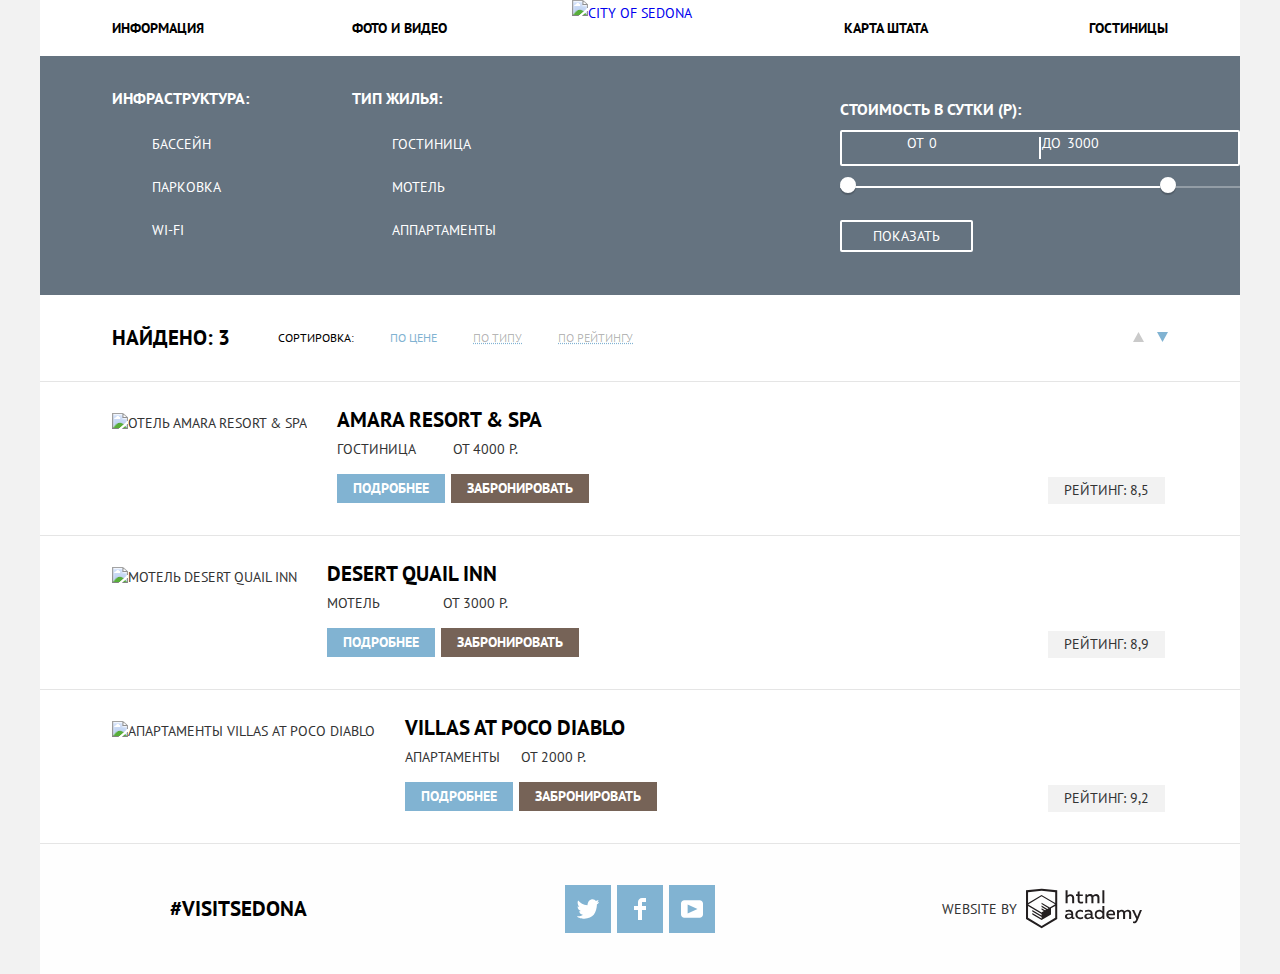
==== commit 2885f96a: "Итоговая верстка: готовые отели" ====
--- a/hotels.html
+++ b/hotels.html
@@ -11,17 +11,15 @@
       
     <header class="main-header">
         <nav class="main-navigation">
-            <div class="align-container">
-                <a class="main-logo" href="index.html">
-                    <img class="sedona-main-logo" src="img/sedona-main-logo.png" width="138" height="70" alt="City Of Sedona">
-                </a>
-                <ul class="list-navigation">
-                    <li><a class="navigation-button" href="info.html">Информация</a></li>
-                    <li><a class="navigation-button" href="media.html">Фото и видео</a></li>
-                    <li><a class="navigation-button" href="map.html">Карта штата</a></li>
-                    <li><a class="navigation-button" href="hotels.html">Гостиницы</a></li>
-                </ul> 
-            </div>
+            <a class="main-logo" href="index.html">
+                <img class="sedona-main-logo" src="img/sedona-main-logo.png" width="138" height="70" alt="City Of Sedona">
+            </a>
+            <ul class="list-navigation">
+                <li><a class="navigation-button" href="info.html">Информация</a></li>
+                <li><a class="navigation-button" href="media.html">Фото и видео</a></li>
+                <li><a class="navigation-button" href="map.html">Карта штата</a></li>
+                <li><a class="navigation-button" href="hotels.html">Гостиницы</a></li>
+            </ul> 
         </nav>
     </header>
       
@@ -29,79 +27,78 @@
           
         <h1 class="visually-hidden">Выбор гостиницы</h1>
           
-        <section class="modal-filter">
+        <section class="filter">
             <h2 class="visually-hidden">Поиск гостиницы</h2>
-            <form class="filter" method="post" action="https://echo.htmlacademy.ru">
-                <div class="align-container">
-                    <div class="filter-wrapper">
-                        <div class="fieldset-wrapper">
-                            <fieldset>
-                                <legend>Инфраструктура:</legend>
-                                <p>
-                                    <label>
-                                        <input type="checkbox" name="pool" checked>
+            <form class="modal-filter" method="post" action="https://echo.htmlacademy.ru">
+                <div class="filter-wrapper">
+                    <div class="fieldset-wrapper">
+                        <fieldset>
+                            <legend>Инфраструктура:</legend>
+                            <p>
+                                <label class="filter-checkbox">
+                                    <input type="checkbox" name="pool" class="visually-hidden" checked disabled>
+                                    <span class="checkbox-indicator"></span>
                                         Бассейн
-                                    </label>
-                                </p>
-                                <p>
-                                    <label>
-                                        <input type="checkbox" name="parking">
+                                </label>
+                            </p>
+                            <p>
+                                <label class="filter-checkbox">
+                                    <input type="checkbox" name="parking" class="visually-hidden">
+                                    <span class="checkbox-indicator"></span>
                                         Парковка
-                                    </label>
-                                </p>
-                                <p>
-                                    <label>
-                                        <input type="checkbox" name="wi-fi">
+                                </label>
+                            </p>
+                            <p>
+                                <label class="filter-checkbox">
+                                    <input type="checkbox" name="wi-fi" class="visually-hidden">
+                                    <span class="checkbox-indicator"></span>
                                         Wi-fi
-                                    </label>
-                                </p>
-                            </fieldset>
-                        </div>
-                        <div class="fieldset-wrapper">
-                            <fieldset>
-                                <legend>Тип жилья:</legend>
-                                <p>
-                                    <label>
-                                        <input type="checkbox" name="hotel" checked>
-                                        Бассейн
-                                    </label>
-                                </p>
-                                <p>
-                                    <label>
-                                        <input type="checkbox" name="motel" checked>
-                                        Парковка
-                                    </label>
-                                </p>
-                                <p>
-                                    <label>
-                                        <input type="checkbox" name="appartaments" checked>
-                                        Wi-fi
-                                    </label>
-                                </p>
-                            </fieldset>
-                        </div>
-                        <div class="fieldset-wrapper">
-                            <fieldset>
-                                <legend>Стоимость в сутки (Р):</legend>
-                                <div class="price">
-                                    <p>
-                                        <label for="price-from">От</label>
-                                        <input type="text" name="from" id="price-from" value="0">
-                                    </p>
-                                    <p>
-                                        <label for="price-to">До</label>
-                                        <input type="text" name="to" id="price-to" value="3000">
-                                    </p>
-                                <div class="price-slider" tabindex="0">
-                                    <span class="slider-icon visually-hidden">Минимальная стоимость</span>
-                                </div>
-                                <div class="price-slider" tabindex="0">
-                                    <span class="slider-icon visually-hidden">Максимальная стоимость</span>
-                                </div>
-                                </div>
-                            </fieldset>
-                            <button type="submit">Показать</button>
-                        </div>
+                                </label>
+                            </p>
+                        </fieldset>
+                    </div>
+                    <div class="fieldset-wrapper">
+                        <fieldset>
+                            <legend>Тип жилья:</legend>
+                            <p>
+                                <label class="filter-checkbox">
+                                    <input type="checkbox" name="hotel" class="visually-hidden" checked>
+                                    <span class="checkbox-indicator"></span>
+                                        Гостиница
+                                </label>
+                            </p>
+                            <p>
+                                <label class="filter-checkbox">
+                                    <input type="checkbox" name="motel" class="visually-hidden" checked>
+                                    <span class="checkbox-indicator"></span>
+                                        Мотель
+                                </label>
+                            </p>
+                            <p>
+                                <label class="filter-checkbox">
+                                    <input type="checkbox" name="appartaments" class="visually-hidden" checked>
+                                    <span class="checkbox-indicator"></span>
+                                        Аппартаменты
+                                </label>
+                            </p>
+                        </fieldset>
+                    </div>
+                    <div class="filter-range">
+                        <div class="filter-range-title">Стоимость в сутки (р):</div>
+                        <div class="price-controls">
+                            <label class="min-price">От <input type="text" name="min-price" value="0">
+                            </label>
+                            <label class="max-price">До <input type="text" name="max-price" value="3000">
+                            </label>
+                        </div>
+                        <div class="range-controls">
+                            <div class="scale">
+                                <div class="bar"></div>
+                            </div>
+                            <div class="range-toggle range-toggle-min" tabindex="0"></div>
+                            <div class="range-toggle range-toggle-max" tabindex="0"></div>
+                        </div>
+                        <button type="submit">Показать</button>
                     </div>
                 </div>
             </form>
@@ -110,7 +107,7 @@
         <section class="results">
             <h2 class="visually-hidden">Результаты</h2>
             <div class="sorting"> 
-                <div class="align-container">
+                <div class="sorting-wrapper">
                     <p class="found">Найдено: 3</p>
                     <ul class="sorting-settings">
                         <li>
@@ -123,111 +120,133 @@
                         </li> 
                         <li>
                             <ul class="arrow-selectors">
-                                <li><a class="from-top" href="#"><img src="img/icon-up.svg" width="12" height="10" alt="С лучших результатов"></a></li>
-                                <li><a class="from-bottom" href="#"><img src="img/icon-down.svg" width="12" height="10" alt="С худших результатов"></a></li>
+                                <li>
+                                    <a class="arrow" href="#">
+                                        <svg xmlns="http://www.w3.org/2000/svg" width="11" height="10" viewBox="0 0 11 10"><path fill="#cacaca" d="M5.5 0L0 10h11z"/></svg>
+                                    </a>
+                                </li>
+                                <li>
+                                    <a class="arrow active-sort" href="#">
+                                        <svg xmlns="http://www.w3.org/2000/svg" width="11" height="10" viewBox="0 0 11 10"><path fill="#cacaca" d="M5.5 10L0 0h11"/></svg>
+                                    </a>
+                                </li>
                             </ul>
                         </li>
                     </ul>
                 </div>    
             </div>
-            <div class="results-list">
-                <div class="align-container">
-                    <ul class="hotels-list">
-                        <li class="hotel-position">
-                            <img class="hotel-preview" src="img/amara.jpg" width="135" height="90" alt="Отель Amara Resort & Spa">
+            <div class="results-container">
+                <ul class="hotels-list">
+                    <li class="hotel-position">
+                        <div class="position-container">
+                            <div class="hotel-preview">
+                                <img src="img/amara.jpg" width="135" height="90" alt="Отель Amara Resort & Spa">
+                            </div>
                             <div class="hotel-main-info">
                                 <p><a class="hotel-name" href="#">Amara Resort & Spa</a></p>
                                 <p>
                                     <span class="hotel-type">Гостиница</span>
                                     <span class="hotel-price">От 4000 Р.</span>
                                 </p>
-                                <a class="info" href="#">Подробнее</a>
-                                <a class="reserve" href="#">Забронировать</a>
+                                <a class="info button" href="#">Подробнее</a>
+                                <a class="reserve button" href="#">Забронировать</a>
                             </div>
                             <div class="hotel-main-mark">
                                 <ul class="hotel-rank">
-                                    <li><span class="star-blue"></span></li>                 <li><span class="star-blue"></span></li>
-                                    <li><span class="star-blue"></span></li>
-                                    <li><span class="star-blue"></span></li>
-                                    <li><span class="star-none"></span></li>
+                                    <li><span class="star-none"></span></li>
+                                    <li><span class="star-blue"></span></li>   <li><span class="star-blue"></span></li>
+                                    <li><span class="star-blue"></span></li>
+                                    <li><span class="star-blue"></span></li>
                                 </ul>
-                                <p class="hotel-rating">Рейтинг: 8,5</p>
-                            </div>
-                        </li>
-                        <li class="hotel-position">
-                            <img class="hotel-preview" src="img/desert.jpg" width="135" height="90" alt="Мотель Desert Quail Inn">
+                                <div class="hotel-rating">
+                                    <p>Рейтинг: 8,5</p>
+                                </div>
+                            </div>
+                        </div>
+                    </li>
+                    <li class="hotel-position">
+                        <div class="position-container">
+                            <div class="hotel-preview">
+                                <img src="img/desert.jpg" width="135" height="90" alt="Мотель Desert Quail Inn">
+                            </div>
                             <div class="hotel-main-info">
                                 <p><a class="hotel-name" href="#">Desert Quail Inn</a></p>
                                 <p>
                                     <span class="hotel-type">Мотель</span>
                                     <span class="hotel-price">От 3000 Р.</span>
                                 </p>
-                                <a class="info" href="#">Подробнее</a>
-                                <a class="reserve" href="#">Забронировать</a>
+                                <a class="info button" href="#">Подробнее</a>
+                                <a class="reserve button" href="#">Забронировать</a>
                             </div>
                             <div class="hotel-main-mark">
                                 <ul class="hotel-rank">
-                                    <li><span class="star-blue"></span></li>
-                                    <li><span class="star-blue"></span></li>
-                                    <li><span class="star-blue"></span></li>
-                                    <li><span class="star-none"></span></li>
-                                    <li><span class="star-none"></span></li>                
+                                    <li><span class="star-none"></span></li>
+                                    <li><span class="star-none"></span></li> 
+                                    <li><span class="star-blue"></span></li>
+                                    <li><span class="star-blue"></span></li>
+                                    <li><span class="star-blue"></span></li>
                                 </ul>
-                                <p class="hotel-rating">Рейтинг: 8,9</p>
-                            </div>
-                        </li>
-                        <li class="hotel-position">
-                            <img class="hotel-preview" src="img/villas.jpg" width="135" height="90" alt="Апартаменты Villas At Poco Diablo">
+                                <div class="hotel-rating">
+                                    <p>Рейтинг: 8,9</p>
+                                </div>
+                            </div>
+                        </div>
+                    </li>
+                    <li class="hotel-position">
+                        <div class="position-container">
+                            <div class="hotel-preview">
+                                <img src="img/villas.jpg" width="135" height="90" alt="Апартаменты Villas At Poco Diablo">
+                            </div>
                             <div class="hotel-main-info">
                                 <p><a class="hotel-name" href="#">Villas At Poco Diablo</a></p>
                                 <p>
                                     <span class="hotel-type">Апартаменты</span>
                                     <span class="hotel-price">От 2000 Р.</span>
                                 </p>
-                                <a class="info" href="#">Подробнее</a>
-                                <a class="reserve" href="#">Забронировать</a>
+                                <a class="info button" href="#">Подробнее</a>
+                                <a class="reserve button" href="#">Забронировать</a>
                             </div>
                             <div class="hotel-main-mark">
                                 <ul class="hotel-rank">
-                                    <li><span class="star-blue"></span></li>
-                                    <li><span class="star-blue"></span></li>
-                                    <li><span class="star-none"></span></li>
-                                    <li><span class="star-none"></span></li>
-                                    <li><span class="star-none"></span></li>
+                                    <li><span class="star-none"></span></li>
+                                    <li><span class="star-none"></span></li>
+                                    <li><span class="star-none"></span></li>
+                                    <li><span class="star-blue"></span></li>
+                                    <li><span class="star-blue"></span></li>
                                 </ul>
-                                <p class="hotel-rating">Рейтинг: 9,2</p>
-                            </div>
-                        </li>
-                    </ul>
-                </div>
+                                <div class="hotel-rating">
+                                    <p>Рейтинг: 9,2</p>
+                                </div>
+                            </div>
+                        </div>
+                    </li>
+                </ul>
             </div>
         </section>
     </main>
       
     <footer class="main-footer">
-        <div class="align-container">
-            <div class="footer-container">
-                <div class="footer-wrapper">
-                    <div class="footer-tag-container">
-                        <p class="tag">#visitsedona</p>
-                    </div>
-                </div>
-                <div class="footer-wrapper">
-                    <div class="footer-social-container">
-                        <ul class="social-list">
-                            <li><a class="social-tw" href="#">Твиттер</a></li>
-                            <li><a class="social-fb" href="#">Фейсбук</a></li>
-                            <li><a class="social-yt" href="#">Ютуб</a></li>
-                        </ul>
-                    </div>
-                </div>
-                <div class="footer-wrapper">
-                    <div class="footer-copyright-container ">
-                        <p class="footer-copyright">
-                            Website by
-                            <a class="htmlacademy" href="#"><img class="htmlacademy-logo" src="img/htmlacademy-logo.svg" width="116" height="41" alt="HTML Academy"></a>
-                        </p>
-                    </div>
+        <div class="footer-container">
+            <div class="footer-item-wrapper">
+                <div class="footer-tag-container">
+                    <p class="tag">#visitsedona</p>
+                </div>
+            </div>
+            <div class="footer-item-wrapper">
+                <div class="footer-social-container">
+                    <ul class="social-list">
+                        <li><a class="social-tw" href="#"><span class="visually-hidden">Твиттер</span></a></li>
+                        <li><a class="social-fb" href="#"><span class="visually-hidden">Фейсбук</span></a></li>
+                        <li><a class="social-yt" href="#"><span class="visually-hidden">Ютуб</span></a></li>
+                    </ul>
+                </div>
+            </div>
+            <div class="footer-item-wrapper">
+                <div class="footer-copyright-container ">
+                    <p class="footer-copyright">
+                        Website by
+                        <span><a class="htmlacademy-link" href="https://htmlacademy.ru/intensive/htmlcss"><svg id="Layer_1" data-name="Layer 1" xmlns="http://www.w3.org/2000/svg" viewBox="0 0 108.08 36.85" width="116" height="41"><title>logo-htmlacademy</title><path d="M44.61,26.88a2,2,0,0,0,.55-0.1v1.33a3.25,3.25,0,0,1-1.18.21,1.67,1.67,0,0,1-1.67-1,4.84,4.84,0,0,1-3.14,1.08c-1.51,0-2.91-.83-2.91-2.55,0-2.13,2-2.79,3.71-2.79a11.08,11.08,0,0,1,2.17.25v-0.3c0-1-.76-1.77-2.19-1.77a7.42,7.42,0,0,0-3,.64v-1.7a10.21,10.21,0,0,1,3.19-.55c2.36,0,3.81,1.12,3.81,3.65v3a0.54,0.54,0,0,0,.49.59h0.17Zm-6.44-1.13A1.35,1.35,0,0,0,39.63,27h0.11a3.39,3.39,0,0,0,2.41-1V24.58a9.72,9.72,0,0,0-1.81-.21c-1,0-2.16.33-2.16,1.38h0Zm12.36-6.11a5,5,0,0,1,2.57.64V22a4.08,4.08,0,0,0-2.3-.7,2.75,2.75,0,1,0,0,5.49,5,5,0,0,0,2.43-.64v1.71a6.27,6.27,0,0,1-2.76.57A4.21,4.21,0,0,1,46,24.51q0-.21,0-0.41a4.32,4.32,0,0,1,4.18-4.46h0.38Zm12.17,7.24a2,2,0,0,0,.55-0.1v1.33a3.25,3.25,0,0,1-1.18.21,1.67,1.67,0,0,1-1.67-1,4.84,4.84,0,0,1-3.14,1.08c-1.51,0-2.91-.83-2.91-2.55,0-2.13,2-2.79,3.71-2.79a11.08,11.08,0,0,1,2.17.25v-0.3c0-1-.76-1.77-2.19-1.77a7.42,7.42,0,0,0-3,.64v-1.7a10.21,10.21,0,0,1,3.19-.55c2.36,0,3.81,1.12,3.81,3.65v3a0.54,0.54,0,0,0,.49.59h0.17Zm-6.44-1.13A1.35,1.35,0,0,0,57.73,27h0.11a3.39,3.39,0,0,0,2.41-1V24.58a9.72,9.72,0,0,0-1.81-.21c-1.06,0-2.16.33-2.16,1.38h0ZM73,16V28.2H71.35V26.88a3.88,3.88,0,0,1-3.19,1.54,4.4,4.4,0,0,1,0-8.78,3.81,3.81,0,0,1,3,1.3V16H73Zm-4.53,5.22a2.76,2.76,0,1,0,0,5.52A2.86,2.86,0,0,0,71.15,25V23A2.91,2.91,0,0,0,68.49,21.27ZM79,19.64c3.31,0,4.46,2.68,3.92,5.09H76.7c0.21,1.5,1.67,2.11,3.19,2.11a6.11,6.11,0,0,0,2.64-.59v1.6a7.14,7.14,0,0,1-3,.57C77,28.42,74.78,27,74.78,24a4.18,4.18,0,0,1,4-4.39H79Zm0.09,1.54a2.28,2.28,0,0,0-2.44,2.1v0.06H81.3A2,2,0,0,0,79.13,21.18Zm5.73,7V19.87h1.65v1a3.81,3.81,0,0,1,2.78-1.27A2.86,2.86,0,0,1,91.89,21a4.12,4.12,0,0,1,2.91-1.33A3.06,3.06,0,0,1,98,23V28.2h-1.9V23.05a1.59,1.59,0,0,0-1.42-1.75H94.42a2.8,2.8,0,0,0-2.07,1.12V28.2h-1.9V23.05A1.59,1.59,0,0,0,89,21.31H88.8a3,3,0,0,0-2.21,1.29v5.63H84.86Zm21.31-8.33h1.9l-3.91,9.46c-0.9,2.17-2.09,2.86-3.35,2.86a4.76,4.76,0,0,1-1.1-.14V30.46a2.86,2.86,0,0,0,.85.12c0.9,0,1.58-.64,2.07-1.9l0.17-.42-4-8.4h2l2.86,6.29ZM38.73,1.46V6.22a3.81,3.81,0,0,1,2.7-1.14,3.25,3.25,0,0,1,3.44,3.4v5.15H43V8.72a1.81,1.81,0,0,0-1.61-2h-0.3a2.93,2.93,0,0,0-2.32,1.39v5.52h-1.9V1.46h1.9ZM49.94,2.31v3h3V6.91h-3v3.81c0,1.1.5,1.46,1.58,1.46a4.49,4.49,0,0,0,1.69-.33v1.6A6.8,6.8,0,0,1,51,13.8a2.55,2.55,0,0,1-2.86-2.74V6.89H46.58V5.26h1.5V2.74Zm5.4,11.31V5.28H57v1A3.81,3.81,0,0,1,59.77,5a2.86,2.86,0,0,1,2.6,1.33A4.12,4.12,0,0,1,65.28,5,3.06,3.06,0,0,1,68.44,8.4v5.21h-1.9V8.46a1.59,1.59,0,0,0-1.42-1.75H64.89a2.8,2.8,0,0,0-2.07,1.12v5.78h-1.9V8.46A1.59,1.59,0,0,0,59.5,6.71H59.27A3,3,0,0,0,57.06,8v5.63H55.34ZM71.17,1.45H73V13.6H71.17V1.45ZM14.71,0H14.55L0,1.54V28.21l14.55,8.66,14.55-8.66V1.54Zm12.5,27.1L14.55,34.64,1.9,27.12V16.18l12.59,7.5V25L5.86,19.9v1.31l8.68,5.21v1.39L5.87,22.65V24l8.68,5.21,8.75-5.24V18.31L27.2,16V27.12Zm0-12.53-3.48,2-1.6,1L14.51,13v1.31L21,18.23H21l-0.14.09-1,.54-5.37-3.2V17l4.24,2.52-1,.67-3.2-1.9v1.31l2.1,1.24L14.5,22.1,2,14.65,14.51,7.11Zm0-1.32L14.49,5.76,1.91,13.25v-10L14.56,1.92,27.21,3.25v10h0Z" transform="translate(0 -0.02)" fill="#231f20"/></svg></a></span>
+                     </p>
                 </div>
             </div>
         </div>
--- a/css/style.css
+++ b/css/style.css
@@ -1,10 +1,3 @@
-/*размер шрифта,
-высоту строки,
-цвет шрифта,
-жирность шрифта,
-гарнитура (название шрифта),
-другие текстовые параметры, если требуется по макету.*/
-
 /*Базовые теги*/
 
 html { 
@@ -30,7 +23,7 @@
     color: #333333;
     text-transform: uppercase;
     
-    background-color: #ffffff;
+    background-color: #f2f2f2;
 }
 
 a {
@@ -40,7 +33,7 @@
 }
 
 img {
-    width: 100%;
+    max-width: 100%;
     height: auto;
 }
 
@@ -62,27 +55,22 @@
   overflow: hidden;
 }
 
-.container {
-    margin: 0 auto;
-    max-width: 1200px;
-}
-
-.align-container {
-    margin: 0 auto;
-    width: 88%;
-}
-
 /*Главное меню*/
 
+.main-header {
+    margin: 0;
+    padding: 0;
+    
+    color: #000000;
+    
+    background-color: #ffffff;
+}
+
 .main-navigation {
-    margin: 0 auto;
-    padding: 0;
-    max-width: 1200px;
-    
-    color: #000000;
-    
-    /*Временно для сетки*/
-    height: 56px;
+    position: relative;
+    
+    margin: 0;
+    padding: 0;
 }
 
 .sedona-main-logo {
@@ -95,25 +83,12 @@
     margin-left: -68px;
 }
 
-.main-navigation {
-    width: 100%;
-    margin: 0;
-    padding: 0;
-    
-    /*Временно для сетки*/
-    height: 56px;
-}
-
-.main-navigation .align-container {
-    position: relative;
-}
-
 .list-navigation {
     display: flex;
     flex-direction: row;
+    flex-wrap: wrap;
     align-items: center;
     
-    height: 56px;
     margin: 0;
     padding: 0;
 
@@ -123,8 +98,11 @@
 
 .list-navigation li {
     width: 20%;
-    padding-top: 16px;
-    padding-bottom: 16px;
+    margin: 0;
+    padding-top: 15px;
+    padding-bottom: 15px;
+    
+    vertical-align: middle;
 }
 
 .list-navigation li:nth-of-type(2) {
@@ -133,15 +111,19 @@
 
 .list-navigation li:first-of-type,
 .list-navigation li:nth-of-type(2) {
+    padding-left: 6%;
+    
     text-align: left;
 }
 
 .list-navigation li:last-of-type,
 .list-navigation li:nth-of-type(3) {
+    padding-right: 6%;
+    
     text-align: right;
 }
 
-/*Интерактивные элементы*/
+/*Интерактивные элементы хедера*/
 
 .list-navigation a {
     font-weight: bold;
@@ -166,13 +148,16 @@
 }
 
 /*Интро главной страницы*/
-/*Картинку-тень заменить на SVG*/
+/*Интро-картинки*/
+
+.introduction {
+    background-color: #ffffff;
+}
 
 .introduction .background-container {
-    margin: 0;
-    padding: 0;
-    
     width: 100%;
+    margin: 0;
+    padding: 0;
     
     background-color: #858c92;
     background-image: 
@@ -183,7 +168,7 @@
         100%;
     background-position: 
         bottom center,
-        0 -60px;
+        0 -54px;
     background-repeat: no-repeat;
 }
 
@@ -192,9 +177,10 @@
     flex-direction: column;
     align-items: center;
     justify-content: space-between;
-    padding-top: 72px;
-    padding-bottom: 74px;
+    
     min-height: 510px;
+    padding-top: 78px;
+    padding-bottom: 80px;
 }
 
 .intro-wrapper {
@@ -202,21 +188,42 @@
     padding: 0;
 }
 
-.introduction .intro-text-container {
+.intro-wrapper:first-of-type {
+    height: 86px;
+}
+
+.intro-wrapper:nth-of-type(2) {
+    height: 78px;
+}
+
+.intro-wrapper:last-of-type {
+    height: 80px;
+}
+
+/*Интро-текст*/ 
+
+.intro-text-container {
     width: 100%;
-    padding-top: 55px;
-    padding-bottom: 50px;
+}
+
+.intro-text-container p {
+    margin: 0;
+    padding: 0;
 }
 
 .intro-text-container .paragraph {
     width: 490px;
     margin: 0 auto;
     padding: 0;
+    padding-top: 60px;
+    padding-bottom: 50px;
     
     text-align: center;
 }
 
 .intro-text-container .slogan {
+    margin-bottom: 28px;
+    
     font-size: 21px;
     font-weight: bold;
     color: #000000;
@@ -240,32 +247,36 @@
     list-style: none;
 }
 
+.features-list li {
+    min-height: 256px;
+}
+
 .features-list h3 {
+    margin: 0;
+    padding: 0;
+
     font-size: 21px;
     font-weight: bold;
     color: #000000;
 }
 
-.features-list li {
-    min-height: 256px;
+.usual-features-list {
+    display: flex;
+    flex-direction: row;
+    
+    margin: 0;
+    padding: 0;
+    
+    list-style: none;
 }
 
 .feature-item {
     margin: 0;
+    padding: 0;
     
     width: 33.33%;
     
     text-align: center;
-}
-
-.feature-container {
-    width: 300px;
-    margin: auto;
-    margin-top: 45px;
-    margin-bottom: 58px;
-    
-    text-align: center;
-    vertical-align: middle;
 }
 
 .special {
@@ -307,6 +318,74 @@
     left: 0;
 }
 
+.feature-container {
+    width: 285px;
+    margin: auto;
+    margin-top: 45px;
+    margin-bottom: 55px;
+    
+    text-align: center;
+    vertical-align: middle;
+}
+
+.special-2 .feature-container {
+    width: 305px;
+}
+
+.usual-item:nth-of-type(2) .feature-container {
+    width: 280px;
+}
+
+.feature-title {
+    width: 160px;
+    margin: 0 auto;
+    margin-bottom: 24px;
+}
+
+.feature-number {
+    position: relative;
+    
+    margin: 0;
+    margin-bottom: 22px;
+    padding: 0;
+}
+
+.feature-number::before,
+.feature-number::after {
+    content: "";
+    
+    position: absolute;
+    top: 50%;
+    
+    width: 9px;
+    height: 2px;
+    margin-top: -1px;
+    
+    background-color: #a8a8a8;
+}
+
+.special .feature-number::before,
+.special .feature-number::after {
+    background-color: rgba(255, 255, 255, 0.7);
+}
+
+.feature-number::before {
+    left: 50%;
+    
+    margin-left: -25px;
+}
+
+.feature-number::after {
+    right: 50%;
+    
+    margin-right: -25px;
+}
+
+.feature-description {
+    margin: 0;
+    padding: 0;
+}
+
 .towns-advantages {
     color: #000000;
     
@@ -327,18 +406,27 @@
     list-style: none;
 }
 
+.towns-advantages-list li {
+    min-height: 330px;
+}
+
 .towns-advantages-list .feature-container {
+    position: relative;
+    
     margin-top: 60px;
     margin-bottom: 82px;
+    padding-top: 102px;
 }
 
 .towns-advantages-list .feature-container::before {
     content: "";
-    display: block;
-    margin: auto;
+    position: absolute;
+    top: 0;
+    left: 50%;
     
     width: 75px;
     height: 72px;
+    margin-left: -37px;
         
     background-size: 75px 72px;
 }
@@ -356,32 +444,22 @@
 }
 
 .advantage-item {
-    margin: 0;
-    padding: 0;
-    
     width: 33.33%;
-}
-
-.usual-features-list {
-    display: flex;
-    flex-direction: row;
-    
-    margin: 0;
-    padding: 0;
-    
-    list-style: none;
+    margin: 0;
+    padding: 0;
 }
 
 /*Подбор отеля и форма*/
 
-.choice-wrapper {
+.choicenmodal-wrapper {
     position: relative;
+    
     max-width: 1200px;
     margin: 0 auto;
     padding: 0;
 }
 
-.choice-wrapper .choice {
+.choice {
     width: 100%;
     margin: 0;
     padding: 0;
@@ -389,145 +467,33 @@
     background-color: #ffffff;
 }
 
-.choice .choice-container {
+.choice-container {
     text-align: center;
 }
 
-.choice .choice-text-container {
+.choice-text-container {
     width: 100%;
-    padding-top: 55px;
-    padding-bottom: 50px;
+}
+
+.choice-text-container p {
+    margin: 0;
+    padding: 0;
 }
 
 .choice .paragraph {
     width: 450px;
     margin: 0 auto;
-    padding: 0;
-}
-
-.interest {
+    padding-top: 50px;
+    padding-bottom: 46px;
+}
+
+.choice .interest {
+    margin-bottom: 24px;
+        
     font-size: 30px;
-    line-height: 35px;
+    line-height: 36px;
     font-weight: bold;
     color: #000000;
-}
-
-/*Форма подбора отеля*/
-
-.choice-wrapper .modal-search {
-    position: absolute;
-    top: 350px;
-    left: 50%;
-    z-index: 1;
-    
-    width: 568px;
-    margin-left: -284px;
-    padding: 0;
-}
-
-.modal-search .search {
-    margin: 0;
-    padding: 0;
-    
-    font-weight: bold;
-    color: #000000;
-    
-    background-color: #ffffff;
-}
-
-.modal-search .search-content-wrapper {
-    width: 100%;
-    min-height: 396px;
-    margin: 0;
-    padding: 56px;
-}
-
-.search input {
-    margin: 0;
-    padding: 10px;
-    
-    font: inherit;
-    
-    background-color: #f2f2f2;
-    border: none;
-    outline: none;
-}
-
-.search input[type="date"] {
-    width: 308px;
-    height: 38px;
-}
-
-.search input[type="number"] {
-    padding: 5px;
-    
-    width: 38px;
-    height: 38px;
-}
-
-.search input:hover {
-    background-color: #ebebeb;
-}
-
-.search input:focus {
-    background-color: #ffffff;
-    border: 2px solid #e5e5e5;
-}
-
-.search button[type="button"] {
-    margin: 0;
-    padding: 5px;
-    
-    width: 38px;
-    height: 38px;
-    
-    font: inherit;
-    color: #a9a9a9;
-    
-    background-color: #f2f2f2;
-    border: none;
-    outline: none;
-}
-
-.search .calendar {
-    background-image: url(../img/calendar.svg);
-    background-repeat: no-repeat;
-    background-position: center;
-}
-
-.search button[type="button"]:hover,
-.search button[type="button"]:focus {
-    color: #000000;
-}
-
-.search button[type="button"]:active {
-    color: #81b3d2;
-}
-
-.search button[type="submit"] {
-    width: 458px;
-    height: 58px;
-    
-    font-size: 21px;
-    line-height: 26px;
-    font-weight: bold;
-    color: #ffffff;
-    text-transform: uppercase;
-    
-    background-color: #81b3d2;
-    border: none;
-    outline: none;
-}
-
-.search button[type="submit"]:hover,
-.search button[type="submit"]:focus {
-    background-color: #669ec0;
-}
-
-.search button[type="submit"]:active {
-    color: rgba(255, 255, 255, 0.3);
-    
-    background-color: #5496bd;
 }
 
 /*Интерактивные элементы*/
@@ -559,6 +525,139 @@
     background-color: #503e33;
 }
 
+/*Форма подбора отеля*/
+
+.search {
+    position: absolute;
+    top: 294px;
+    left: 50%;
+    z-index: 1;
+    
+    width: 568px;
+    margin-left: -284px;
+    padding: 56px;
+    
+    background-color: #ffffff;
+}
+
+.modal-search {
+    box-sizing: border-box;
+    margin: 0;
+    padding: 0;
+    
+    font-weight: bold;
+    color: #000000;
+}
+
+.modal-search p {
+    position: relative;
+    display: flex;
+    flex-direction: row;
+    justify-content: space-between;
+    
+    margin: 0;
+    margin-bottom: 30px;
+}
+
+.modal-search label {
+    margin: auto 0;
+}
+
+.modal-search input[type="date"],
+.modal-search input[type="number"] {
+    box-sizing: inherit;
+    
+    margin: 0;
+    
+    font: inherit;
+    
+    background-color: #f2f2f2;
+    border: 2px solid transparent;
+    outline: none;
+}
+
+.modal-search input[type="date"]:hover,
+.modal-search input[type="number"]:hover {
+    background-color: #ebebeb;
+}
+
+.modal-search input[type="date"]:focus,
+.modal-search input[type="number"]:focus {
+    background-color: #ffffff;
+    border: 2px solid #e5e5e5;
+}
+
+.modal-search input[type="date"] {
+    width: 345px;
+    padding-top: 4px;
+    padding-bottom: 4px;
+    padding-left: 13px;
+    padding-right: 39px;
+}
+
+.modal-search input[type="number"] {
+    padding: 6px 5px;
+    
+    width: 38px;
+    height: 38px;
+}
+
+.modal-search button[type="button"] {
+    margin: 0;
+    padding: 0;
+    
+    font: inherit;
+    color: #a9a9a9;
+    
+    background-color: #f2f2f2;
+    border: none;
+    outline: none;
+}
+
+.search button[type="button"]:hover,
+.search button[type="button"]:focus {
+    color: #000000;
+}
+
+.search button[type="button"]:active {
+    color: #81b3d2;
+}
+
+.search button[type="submit"] {
+    width: 100%;
+    padding: 16px 0;
+    
+    font-size: 21px;
+    line-height: 26px;
+    font-weight: bold;
+    color: #ffffff;
+    text-transform: uppercase;
+    
+    background-color: #81b3d2;
+    border: none;
+    outline: none;
+}
+
+.search button[type="submit"]:hover,
+.search button[type="submit"]:focus {
+    background-color: #669ec0;
+}
+
+.search button[type="submit"]:active {
+    color: rgba(255, 255, 255, 0.3);
+    
+    background-color: #5496bd;
+}
+
+.calendar:hover path,
+.calendar:focus {
+    fill: #000000;
+}
+
+.calendar:active path {
+    fill: #81b3d2;
+}
+
 /*Футер и карта*/
 
 .mapnfooter-wrapper {
@@ -566,23 +665,20 @@
     overflow: hidden;
     
     max-width: 1200px;
+    min-height: 595px;
     margin: 0 auto;
     padding: 0;
     
     background-color: #e0e7ce;
-    
-    /*Временно для сетки*/
-    height: 595px;
 }
 
 .map-container {
-    margin-top: -155px;
-    margin-left: -259px;
+    margin-top: -120px;
+    margin-left: -210px;
 }
 
 .main-footer {
     max-width: 1200px;
-    min-height: 121px;
     margin: 0 auto;
     
     background-color: rgba(255, 255, 255, 0.9);
@@ -597,49 +693,100 @@
     margin: 0;
 }
 
-.main-footer .footer-container {
+.footer-container {
     display: flex;
     flex-direction: row;
+    align-items: center;
     justify-content: space-between;
     
     width: 100%;
 }
 
-.footer-container .footer-wrapper {
+.footer-item-wrapper {
     flex-basis: 33%;
-}
-
-.main-footer .footer-tag-container {
+    
+    margin: 0;
+    padding: 0;
+}
+
+.footer-tag-container {
     width: 136px;
-    margin: auto;
+    margin: 0 auto;
+    padding: 48px 0;
     
     font-size: 21px;
     font-weight: bold;
     color: #000000;
 }
 
-.main-footer .footer-copyright-container {
+.footer-tag-container .tag {
+    margin: 0;
+    padding: 0;
+}
+
+.footer-copyright-container {
+    position: relative;
+    
+    width: 200px;
+    margin: 0 auto;
+    padding: 37px 0;
+    
+    vertical-align: middle;
+}
+
+.footer-copyright-container span {
+    position: absolute;
+    top: 50%;
+    right: 0;
+    
+    margin-top: -21px;
+}
+
+.footer-copyright-container .footer-copyright {
+    margin: 0;
+    padding: 15px 0;
+    
+    vertical-align: middle;
+}
+
+.footer-social-container {
     width: 150px;
-    margin: auto;
-}
-
-.main-footer .footer-social-container {
-    width: 195px;
-    margin: auto;
+    margin: 0 auto;
+    padding: 37px 0;
 }
 
 .social-list {
+    display: flex;
+    flex-direction: row;
+    flex-wrap: wrap;
+    justify-content: space-between;
+    
+    width: 150px;
     padding: 0;
     margin: 0;
     
     list-style: none;
 }
 
+.social-list li {
+    position: relative;
+    display: flex;
+    flex-direction: row;
+    align-items: center;
+    justify-content: space-between;
+    
+    width: 46px;
+    height: 48px;
+}
+
 /*Интерактивные элементы*/
-/*Сделать смену цвета свг картинок*/
-/*Картинки внутри ссылок появятся на следующем этапе*/
-
-.social-list a {
+
+.social-list a { 
+    width: 46px;
+    height: 48px;
+    margin: 0;
+    padding: 0;
+    
     background-color: #81b3d2;
 }
 
@@ -654,14 +801,19 @@
 
 .social-list a::before {
     content: "";
-    display: block;
-    
-    width: 46px;
-    height: 48px;
-    
-    background-size: 27px 27px;
+    position: absolute;
+    top: 50%;
+    left: 50%;
+    
+    width: 22px;
+    height: 22px;
+    margin-left: -11px;
+    margin-top: -11px;
+    
+    background-size: 22px 22px;
     background-position: center;
     background-repeat: no-repeat;
+    opacity: 1;
 }
 
 .social-list .social-tw::before {
@@ -676,19 +828,31 @@
     background-image: url(../img/youtube-icon.svg);
 }
 
+.social-list a:hover::before,
+.social-list a:focus::before {
+    opacity: 1;
+}
+
+.social-list a:active::before {
+    opacity: 0.3;
+}
+
+.htmlacademy-link:hover path, 
+.htmlacademy-link:focus path {
+    fill: #81b3d2;
+} 
+
+.htmlacademy-link:active path {
+    fill: #bdbbbc;
+} 
+
 /*Фильтр страниц отелей*/
-/*Заменить у чекбоксов outline*/
-/*Стилей у input при взаимодействии нет, добавить свои...
-+ добавить рамку */
+
+.filter {
+    width: 100%;
+}
 
 .modal-filter {
-    width: 100%;
-    
-    /*Временно для сетки*/
-    height: 217px;
-}
-
-.filter {
     width: 100%;
     margin: 0;
     padding: 0;
@@ -704,7 +868,7 @@
     background-size: 100%;
 }
 
-.filter .filter-wrapper {
+.modal-filter .filter-wrapper {
     display: flex;
     flex-direction: row;
     align-items: center;
@@ -712,51 +876,194 @@
     width: 100%;
     margin: 0;
     padding: 0;
-    
-    /*Временно для сетки*/
-    height: 217px;
-}
-
-.filter .fieldset-wrapper {
+}
+
+.modal-filter .fieldset-wrapper {
     width: 20%;
-    padding-top: 28px;
-    padding-bottom: 31px;
-    padding-left: 0;
-    
-    /*Временно для сетки*/
-    height: 217px;
-}
-
-.filter-wrapper div:nth-child(2) {
+    margin: 0;
+    padding: 32px 6%;
+}
+
+.fieldset-wrapper:nth-of-type(2) {
     margin-right: auto;
-    padding-left: 15px;
-}
-
-.filter-wrapper div:nth-child(3) {
-    width: 300px;
-    padding-left: 10px;
-}
-
-.filter fieldset {
+}
+
+.fieldset-wrapper p {
+    margin: 0;
+    margin-bottom: 22px;
+    padding: 0;
+}
+
+.modal-filter fieldset {
     margin: 0;
     padding: 0;
     border: none;
 }
 
-.filter legend {
+.modal-filter legend {
+    margin: 0;
+    margin-bottom: 25px;
+    padding: 0;
+    
     font-size: 16px;
     font-weight: bold;
 }
 
-.filter input[type="text"] {
+.filter-checkbox {
+    position: relative;
+
+    margin: 0;
+    padding: 0;
+    padding-left: 40px;
+
+    cursor: pointer;
+}
+
+.filter-checkbox input[type="checkbox"] + .checkbox-indicator {
+    position: absolute;
+    top: -2px;
+    left: 0;
+
+    width: 27px;
+    height: 23px;
+    
+    background-image: url(../img/checkbox-off.svg);
+    background-repeat: no-repeat;
+    background-position: left;
+}
+
+.filter-checkbox input[type="checkbox"]:hover + .checkbox-indicator,
+.filter-checkbox input[type="checkbox"]:focus + .checkbox-indicator {
+    background-image: url(../img/checkbox-off-focus.svg);
+}
+
+.filter-checkbox input[type="checkbox"]:checked + .checkbox-indicator {
+    background-image: url(../img/checkbox-on.svg);
+}
+
+.filter-checkbox input[type="checkbox"]:focus:checked + .checkbox-indicator,
+.filter-checkbox input[type="checkbox"]:hover:checked + .checkbox-indicator {
+    background-image: url(../img/checkbox-on-focus.svg);
+}
+
+.filter-checkbox input[type="checkbox"]:disabled + .checkbox-indicator,
+.filter-checkbox input[type="checkbox"].disabled + .checkbox-indicator {
+    opacity: 0.3;
+}
+
+/*Сложный фильтр*/
+
+.filter-range {
+    width: 400px;
+    padding: 32px 0;
+    
+}
+
+.filter-range-title {
+    margin-bottom: 10px;
+
+    font-weight: bold;
+    font-size: 16px;
+    line-height: 21px;
+}
+
+.price-controls {
+    position: relative;
+
+    height: 36px;
+    margin-bottom: 20px;
+
+    font-size: 0;
+
+    border: 2px solid #ffffff;
+    border-radius: 2px;
+}
+
+.price-controls::after {
+    content: "";
+    position: absolute;
+    top: 50%;
+    left: 50%;
+
+    width: 2px;
+    height: 22px;
+
+    background: #ffffff;
+    transform: translate(-50%, -50%);
+}
+
+.price-controls label {
+    display: inline-block;
+
+    font-size: 14px;
+    line-height: 21px;
+    vertical-align: top;
+
+    cursor: pointer;
+}
+
+.price-controls .min-price,
+.price-controls .max-price {
+    padding-left: 65px;
+}
+
+.price-controls input {
+    width: 50px;
+    margin: 0;
+
+    color: inherit;
     font: inherit;
-    color: #ffffff;
-    
-    background-color: transparent;
+
+    background: none;
     border: none;
 }
 
-.filter button[type="submit"] {
+.range-controls {
+    position: relative;
+
+    margin-bottom: 32px;
+}
+
+.range-controls .scale {
+    height: 2px;
+
+    background: rgba(255, 255, 255, 0.3);
+}
+
+.range-controls .bar {
+    width: 80%;
+    height: 2px;
+
+    background: #ffffff;
+}
+
+.range-toggle {
+    position: absolute;
+    top: -9px;
+
+    width: 4px;
+    height: 4px;
+
+    background: #ababab;
+    border: 8px solid #ffffff;
+    border-radius: 50%;
+    box-shadow: 0 2px 1px 0 rgba(0, 1, 1, 0.2);
+    cursor: pointer;
+}
+
+.range-toggle:hover {
+    background: #1c4f80;
+}
+
+.range-toggle-min {
+    left: 0;
+}
+
+.range-toggle-max {
+    left: 80%;
+}
+
+.modal-filter button[type="submit"] {
     width: 133px;
     height: 32px;
     
@@ -772,35 +1079,36 @@
     outline: none;
 }
 
-.filter button[type="submit"]:hover,
-.filter button[type="submit"]:focus {
+.modal-filter button[type="submit"]:hover,
+.modal-filter button[type="submit"]:focus {
     color: #000000;
     
     background-color: #ffffff;
 }
 
-.filter button[type="submit"]:active {
-    color: #000000;
+.modal-filter button[type="submit"]:active {
+    color: rgba(0, 0, 0, 0.9);
+    
+    background-color: rgba(255, 255, 255, 0.3);
+}
+
+
+/*Сортировка*/
+
+.results {
+    display: flex;
+    flex-direction: column;
+    
+    margin: 0;
+    padding: 0;
     
     background-color: #ffffff;
 }
 
-/*Сортировка*/
-/*Добавить смену цвета свг иконок*/
-
-.results {
-    display: flex;
-    flex-direction: column;
-    margin: 0;
-    padding: 0;
-}
-
 .results .sorting {
-     margin: 0;
-    padding: 0;
-    
-    /*Временно для сетки*/
     min-height: 86px;
+    margin: 0;
+    padding: 30px 6%;
     
     font: inherit;
     font-size: 12px;
@@ -810,17 +1118,17 @@
     background-color: #ffffff;
 }
 
-.sorting .align-container {
+.sorting .sorting-wrapper {
     display: flex;
     flex-direction: row;
     justify-content: space-between;
     align-items: center;
-    
-    /*Временно для сетки*/
-    min-height: 86px;
 }
 
 .sorting .found {
+    margin: 0;
+    padding: 0;
+    
     font: inherit;
     font-size: 21px;
     line-height: 26px;
@@ -828,7 +1136,7 @@
     color: #000000;
 }
 
-.sorting .sorting-settings {
+.sorting-settings {
     display: flex;
     flex-direction: row;
     justify-content: space-between;
@@ -840,7 +1148,7 @@
     list-style: none;
 }
 
-.sorting-settings .text-selectors {
+.text-selectors {
     display: flex;
     flex-direction: row;
     justify-content: space-between;
@@ -852,7 +1160,7 @@
     list-style: none;
 }
 
-.sorting-settings .arrow-selectors {
+.arrow-selectors {
     display: flex;
     flex-direction: row;
     justify-content: space-between;
@@ -862,6 +1170,19 @@
     min-width: 35px;
     
     list-style: none;
+}
+
+.arrow:hover path,
+.arrow:focus path {
+    fill: #231f20;
+}
+
+.arrow:active path {
+    fill: #81b3d2;
+}
+
+.active-sort path {
+    fill: #81b3d2;
 }
 
 .sorting-settings a {
@@ -886,12 +1207,10 @@
 
 /*Список отелей*/
 
-.results .results-list {
+.results-container {
     flex-basis: 455px;
     
     line-height: 21px;
-    
-    background-color: #ffffff;
 }
 
 .hotels-list {
@@ -904,29 +1223,131 @@
     list-style: none;
 }
 
-.hotels-list .hotel-position {
+.hotel-position {
+    flex-basis: 152px;
+    
+    padding: 0 6%;
+    
+    border-bottom: 1px solid #e5e5e5;
+}
+
+.hotels-list .hotel-position:first-of-type {
+    border-top: 1px solid #e5e5e5;
+}
+
+.hotel-position p {
+    margin: 0;
+    margin-bottom: 6px;
+    padding: 0;
+}
+
+.position-container {
     display: flex;
     flex-direction: row;
-    flex-basis: 152px;
+}
+
+.hotel-preview {
+    margin-right: 30px;
     padding-top: 31px;
     padding-bottom: 31px;
 }
 
-.hotel-position img {
-    width: 135px;
-    height: auto;
-    margin-right: 30px;
-}
-
-.hotel-position .hotel-main-info {
-    margin: 0;
-    padding: 0;
-}
-
-.hotel-position .hotel-main-mark {
+.hotel-main-info {
+    min-width: 260px;
+    margin: 0;
+    padding-top: 25px;
+    padding-bottom: 31px;
+}
+
+.hotel-main-info span {
+    display: inline-block;
+}
+
+.hotel-type {
+    width: 110px;
+    margin-right: 2px;
+}
+
+.hotel-price {
+    width: 150px;
+}
+
+.hotel-main-mark {
+    min-width: 115px;
     margin-left: auto;
-    padding: 0;
-}
+    padding-top: 30px;
+    padding-bottom: 31px;
+}
+
+.hotel-rank {
+    display: flex;
+    flex-direction: row;
+    align-items: center;
+    justify-content: space-between;
+    
+    padding: 0;
+    margin: 0;
+    margin-bottom: 48px;
+    
+    list-style: none;
+}
+
+.hotel-rank li {
+    width: 18px;
+    height: 17px;
+    margin: 0;
+    margin-left: 6px;
+    padding: 0; 
+}
+
+.hotel-rank span {
+    position: relative;
+    
+    margin: 0;
+    padding: 0;
+}
+
+.hotel-rank .star-blue::before {
+    content: "";
+    position: absolute;
+    top: 0;
+    left: 0;
+    
+    width: 18px;
+    height: 17px;
+    
+    background-image: url(../img/star.svg);
+    background-size: 18px 17px;
+    background-position: center;
+    background-repeat: no-repeat;
+}
+
+.hotel-rank .star-none::before {
+    content: "";
+    position: absolute;
+    top: 0;
+    left: 0;
+    
+    width: 18px;
+    height: 17px;
+    
+    background-color: transparent;
+}
+
+.hotel-rating {
+    display: inline-block;
+    margin: 0;
+    padding: 3px 16px;
+    
+    background-color: #f2f2f2;
+} 
+
+.hotel-rating p {
+    margin: 0;
+    padding: 0;
+}
+
+/*Интерактивные элементы*/
 
 .hotel-name {
     font-size: 21px;
@@ -944,10 +1365,17 @@
     color: rgba(0, 0, 0, 0.3);
 }
 
-.hotels-list .info {
+.hotels-list .button {
+    display: inline-block;
+    padding: 4px 16px;
+    margin-top: 8px;
+    margin-right: 2px;
+    
     font-weight: bold;
     color: #ffffff;
-    
+}
+
+.hotels-list .info {
     background-color: #81b3d2;
 }
 
@@ -963,9 +1391,6 @@
 }
 
 .hotels-list .reserve {
-    font-weight: bold;
-    color: #ffffff;
-    
     background-color: #766357;
 }
 
@@ -978,33 +1403,4 @@
     color: rgba(255, 255, 255, 0.3);
     
     background-color: #503e33;
-}
-
-.hotel-rating {
-    background-color: #f2f2f2;
-}
-
-.hotel-rank {
-    list-style: none;
-}
-
-.hotel-rank .star-blue::before {
-    content: "";
-    display: block;
-    
-    width: 18px;
-    height: 17px;
-    
-    background-image: url(../img/star.svg);
-    background-size: 18px 17px;
-    background-position: center;
-    background-repeat: no-repeat;
-}
-
-.hotel-rank .star-none::before {
-    content: "";
-    display: block;
-    
-    width: 18px;
-    height: 17px;
 }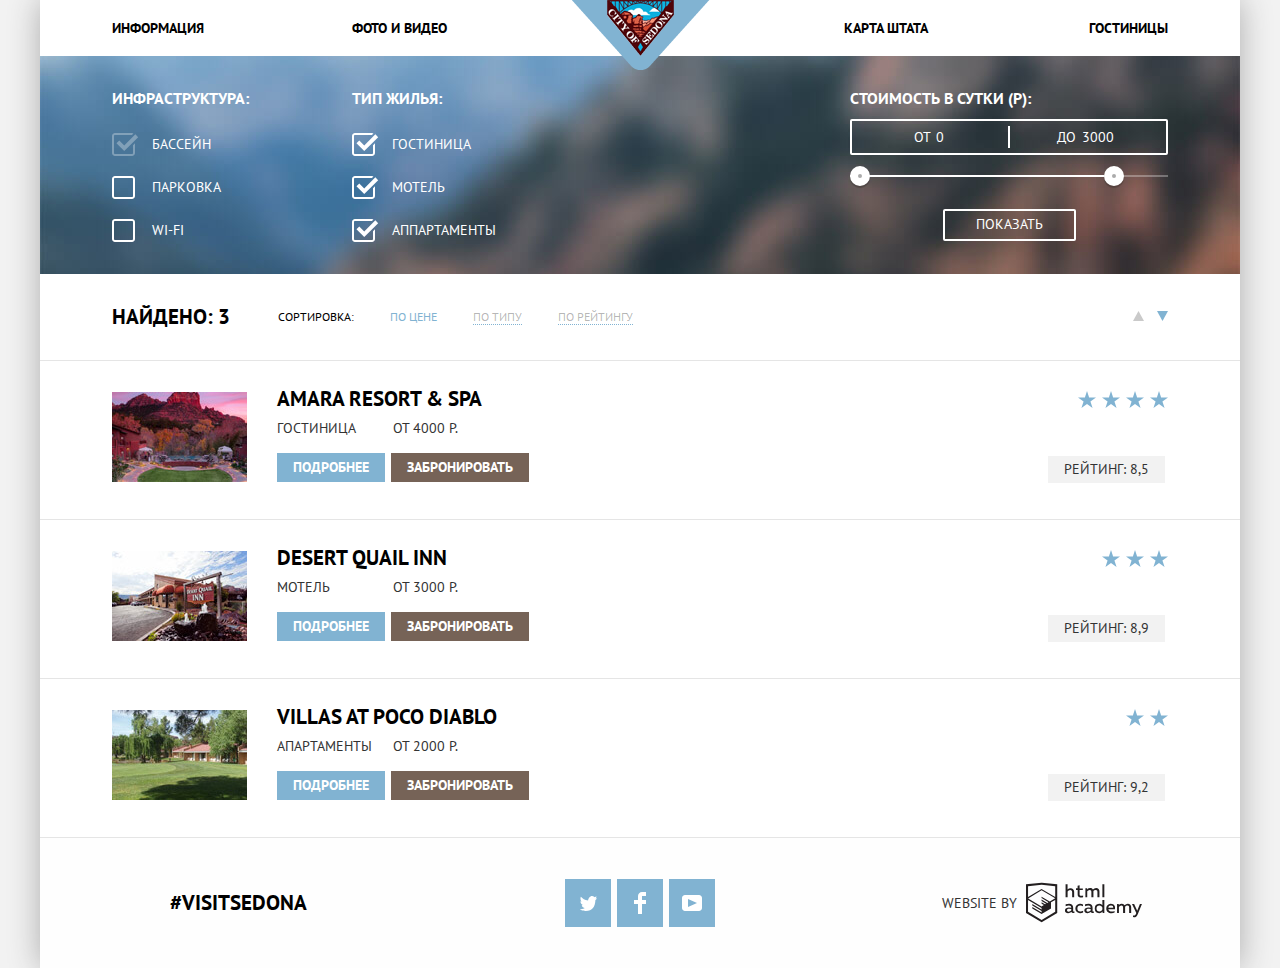
==== commit 0f8468a4: "Итоговая верстка: редактирование" ====
--- a/hotels.html
+++ b/hotels.html
@@ -12,12 +12,12 @@
     <header class="main-header">
         <nav class="main-navigation">
             <a class="main-logo" href="index.html">
-                <img class="sedona-main-logo" src="img/sedona-main-logo.png" width="138" height="70" alt="City Of Sedona">
+                <img class="sedona-main-logo" src="img/sedona-logo.png" width="138" height="70" alt="City Of Sedona">
             </a>
             <ul class="list-navigation">
-                <li><a class="navigation-button" href="info.html">Информация</a></li>
-                <li><a class="navigation-button" href="media.html">Фото и видео</a></li>
-                <li><a class="navigation-button" href="map.html">Карта штата</a></li>
+                <li><a class="navigation-button" href="#">Информация</a></li>
+                <li><a class="navigation-button" href="#">Фото и видео</a></li>
+                <li><a class="navigation-button" href="#">Карта штата</a></li>
                 <li><a class="navigation-button" href="hotels.html">Гостиницы</a></li>
             </ul> 
         </nav>
@@ -83,8 +83,9 @@
                             </p>
                         </fieldset>
                     </div>
-                    <div class="filter-range">
-                        <div class="filter-range-title">Стоимость в сутки (р):</div>
+                    <div class="range-wrapper">
+                        <fieldset>
+                        <legend>Стоимость в сутки (р):</legend>
                         <div class="price-controls">
                             <label class="min-price">От <input type="text" name="min-price" value="0">
                             </label>
@@ -99,6 +100,7 @@
                             <div class="range-toggle range-toggle-max" tabindex="0"></div>
                         </div>
                         <button type="submit">Показать</button>
+                        </fieldset>
                     </div>
                 </div>
             </form>
@@ -140,7 +142,7 @@
                     <li class="hotel-position">
                         <div class="position-container">
                             <div class="hotel-preview">
-                                <img src="img/amara.jpg" width="135" height="90" alt="Отель Amara Resort & Spa">
+                                <img src="img/amara-hotel.jpg" width="135" height="90" alt="Отель Amara Resort & Spa">
                             </div>
                             <div class="hotel-main-info">
                                 <p><a class="hotel-name" href="#">Amara Resort & Spa</a></p>
@@ -167,7 +169,7 @@
                     <li class="hotel-position">
                         <div class="position-container">
                             <div class="hotel-preview">
-                                <img src="img/desert.jpg" width="135" height="90" alt="Мотель Desert Quail Inn">
+                                <img src="img/desert-hotel.jpg" width="135" height="90" alt="Мотель Desert Quail Inn">
                             </div>
                             <div class="hotel-main-info">
                                 <p><a class="hotel-name" href="#">Desert Quail Inn</a></p>
@@ -195,7 +197,7 @@
                     <li class="hotel-position">
                         <div class="position-container">
                             <div class="hotel-preview">
-                                <img src="img/villas.jpg" width="135" height="90" alt="Апартаменты Villas At Poco Diablo">
+                                <img src="img/villas-hotel.jpg" width="135" height="90" alt="Апартаменты Villas At Poco Diablo">
                             </div>
                             <div class="hotel-main-info">
                                 <p><a class="hotel-name" href="#">Villas At Poco Diablo</a></p>
@@ -225,7 +227,7 @@
         </section>
     </main>
       
-    <footer class="main-footer">
+    <footer class="main-footer inner-page-footer">
         <div class="footer-container">
             <div class="footer-item-wrapper">
                 <div class="footer-tag-container">
--- a/css/style.css
+++ b/css/style.css
@@ -24,6 +24,7 @@
     text-transform: uppercase;
     
     background-color: #f2f2f2;
+    box-shadow: 0 0 30px 0 #acacac;
 }
 
 a {
@@ -162,7 +163,7 @@
     background-color: #858c92;
     background-image: 
         url("../img/shadow.png"),  
-        url("../img/background-photo.jpg");
+        url("../img/bg-photo.jpg");
     background-size: 
         100% 57px,
         100%;
@@ -432,15 +433,15 @@
 }
 
 .feature-container-1::before {
-    background-image: url(../img/icon-1.svg);
+    background-image: url(../img/icon-shelter.svg);
 }
 
 .feature-container-2::before {
-    background-image: url(../img/icon-2.svg);
+    background-image: url(../img/icon-food.svg);
 }
 
 .feature-container-3::before {
-    background-image: url(../img/icon-3.svg);
+    background-image: url(../img/icon-present.svg);
 }
 
 .advantage-item {
@@ -502,6 +503,7 @@
     width: 568px;
     height: 86px;
     
+    font: inherit; 
     font-size: 21px;
     line-height: 26px;
     font-weight: bold;
@@ -511,6 +513,7 @@
     
     background-color: #766357;
     border: none;
+    border-radius: 0;
     outline: none;
 }
 
@@ -541,7 +544,6 @@
 }
 
 .modal-search {
-    box-sizing: border-box;
     margin: 0;
     padding: 0;
     
@@ -559,14 +561,29 @@
     margin-bottom: 30px;
 }
 
+.number-reg-container {
+    display: flex;
+    flex-direction: row;
+    justify-content: space-between;
+    
+    margin-bottom: 54px;
+}
+
+.number-reg-wrapper {
+    display: flex;
+    flex-direction: row;
+    align-items: center;
+    justify-content: center;
+    
+    width: 114px;
+}
+
 .modal-search label {
     margin: auto 0;
 }
 
 .modal-search input[type="date"],
 .modal-search input[type="number"] {
-    box-sizing: inherit;
-    
     margin: 0;
     
     font: inherit;
@@ -574,17 +591,6 @@
     background-color: #f2f2f2;
     border: 2px solid transparent;
     outline: none;
-}
-
-.modal-search input[type="date"]:hover,
-.modal-search input[type="number"]:hover {
-    background-color: #ebebeb;
-}
-
-.modal-search input[type="date"]:focus,
-.modal-search input[type="number"]:focus {
-    background-color: #ffffff;
-    border: 2px solid #e5e5e5;
 }
 
 .modal-search input[type="date"] {
@@ -592,21 +598,36 @@
     padding-top: 4px;
     padding-bottom: 4px;
     padding-left: 13px;
-    padding-right: 39px;
+    padding-right: 38px;
 }
 
 .modal-search input[type="number"] {
-    padding: 6px 5px;
-    
     width: 38px;
     height: 38px;
+    padding: 6px 4px;
+    margin: 0;
+}
+
+.modal-search input[type="date"]:hover,
+.modal-search input[type="number"]:hover {
+    background-color: #ebebeb;
+}
+
+.modal-search input[type="date"]:focus,
+.modal-search input[type="number"]:focus {
+    background-color: #ffffff;
+    border: 2px solid #e5e5e5;
 }
 
 .modal-search button[type="button"] {
     margin: 0;
     padding: 0;
     
+    width: 38px;
+    height: 38px;
+    
     font: inherit;
+    font-size: 20px;
     color: #a9a9a9;
     
     background-color: #f2f2f2;
@@ -614,19 +635,42 @@
     outline: none;
 }
 
-.search button[type="button"]:hover,
-.search button[type="button"]:focus {
-    color: #000000;
-}
-
-.search button[type="button"]:active {
+.modal-search button[type="button"]:hover,
+.modal-search button[type="button"]:focus {
+    color: #000000;
+}
+
+.modal-search button[type="button"]:active {
     color: #81b3d2;
+}
+
+.calendar {
+    position: absolute;
+    top: 0;
+    right: 0;
+}
+
+.calendar span {
+    display: block;
+    
+    margin: 0;
+    padding: 8px 9px;
+}
+
+.calendar:hover path,
+.calendar:focus path {
+    fill: #000000;
+}
+
+.calendar:active path {
+    fill: #81b3d2;
 }
 
 .search button[type="submit"] {
     width: 100%;
     padding: 16px 0;
     
+    font: inherit; 
     font-size: 21px;
     line-height: 26px;
     font-weight: bold;
@@ -649,15 +693,6 @@
     background-color: #5496bd;
 }
 
-.calendar:hover path,
-.calendar:focus {
-    fill: #000000;
-}
-
-.calendar:active path {
-    fill: #81b3d2;
-}
-
 /*Футер и карта*/
 
 .mapnfooter-wrapper {
@@ -810,21 +845,23 @@
     margin-left: -11px;
     margin-top: -11px;
     
-    background-size: 22px 22px;
     background-position: center;
     background-repeat: no-repeat;
     opacity: 1;
 }
 
 .social-list .social-tw::before {
+    background-size: 17px 15px;
     background-image: url(../img/t-icon.svg);
 }
 
 .social-list .social-fb::before {
+    background-size: 12px 22px;
     background-image: url(../img/fb-icon.svg);
 }
 
 .social-list .social-yt::before {
+    background-size: 20px 16px;
     background-image: url(../img/youtube-icon.svg);
 }
 
@@ -850,6 +887,7 @@
 
 .filter {
     width: 100%;
+    height: 218px;
 }
 
 .modal-filter {
@@ -862,9 +900,9 @@
     color: #ffffff;
     
     background-color: #657380;
-    background-image: url(../img/filter-background.jpg);
+    background-image: url(../img/filter-bg.jpg);
     background-repeat: no-repeat;
-    background-position: center;
+    background-position: center -60px;
     background-size: 100%;
 }
 
@@ -927,23 +965,13 @@
     width: 27px;
     height: 23px;
     
-    background-image: url(../img/checkbox-off.svg);
+    background-image: url(../img/checkbox-nonch.svg);
     background-repeat: no-repeat;
     background-position: left;
 }
 
-.filter-checkbox input[type="checkbox"]:hover + .checkbox-indicator,
-.filter-checkbox input[type="checkbox"]:focus + .checkbox-indicator {
-    background-image: url(../img/checkbox-off-focus.svg);
-}
-
 .filter-checkbox input[type="checkbox"]:checked + .checkbox-indicator {
-    background-image: url(../img/checkbox-on.svg);
-}
-
-.filter-checkbox input[type="checkbox"]:focus:checked + .checkbox-indicator,
-.filter-checkbox input[type="checkbox"]:hover:checked + .checkbox-indicator {
-    background-image: url(../img/checkbox-on-focus.svg);
+    background-image: url(../img/checkbox-ch.svg);
 }
 
 .filter-checkbox input[type="checkbox"]:disabled + .checkbox-indicator,
@@ -953,18 +981,16 @@
 
 /*Сложный фильтр*/
 
-.filter-range {
-    width: 400px;
-    padding: 32px 0;
-    
-}
-
-.filter-range-title {
+.range-wrapper {
+    width: 33.33%;
+    margin: 0;
+    padding-left: 10px;
+    padding-right: 6%;
+    padding-bottom: 23px;
+}
+
+.range-wrapper legend {
     margin-bottom: 10px;
-
-    font-weight: bold;
-    font-size: 16px;
-    line-height: 21px;
 }
 
 .price-controls {
@@ -994,17 +1020,22 @@
 
 .price-controls label {
     display: inline-block;
+    width: 155px;
+    padding: 5px 0;
 
     font-size: 14px;
     line-height: 21px;
-    vertical-align: top;
+    vertical-align: middle;
 
     cursor: pointer;
 }
 
-.price-controls .min-price,
+.price-controls .min-price {
+    padding-left: 62px;
+}
+
 .price-controls .max-price {
-    padding-left: 65px;
+    padding-left: 50px;
 }
 
 .price-controls input {
@@ -1016,6 +1047,7 @@
 
     background: none;
     border: none;
+    outline: none;
 }
 
 .range-controls {
@@ -1041,17 +1073,19 @@
     position: absolute;
     top: -9px;
 
-    width: 4px;
-    height: 4px;
+    width: 20px;
+    height: 20px;
 
     background: #ababab;
     border: 8px solid #ffffff;
     border-radius: 50%;
     box-shadow: 0 2px 1px 0 rgba(0, 1, 1, 0.2);
     cursor: pointer;
-}
-
-.range-toggle:hover {
+    outline: none;
+}
+
+.range-toggle:hover,
+.range-toggle:focus {
     background: #1c4f80;
 }
 
@@ -1064,8 +1098,11 @@
 }
 
 .modal-filter button[type="submit"] {
+    display: block;
+    
     width: 133px;
     height: 32px;
+    margin: 0 auto;
     
     font: inherit;
     font-size: 14px;
@@ -1077,6 +1114,7 @@
     border: 2px solid #ffffff;
     border-radius: 2px;
     outline: none;
+    cursor: pointer;
 }
 
 .modal-filter button[type="submit"]:hover,
@@ -1091,7 +1129,6 @@
     
     background-color: rgba(255, 255, 255, 0.3);
 }
-
 
 /*Сортировка*/
 
@@ -1185,24 +1222,24 @@
     fill: #81b3d2;
 }
 
-.sorting-settings a {
+.text-selectors a {
     color: rgba(0, 0, 0, 0.3);
-    text-decoration: underline dotted #81b3d2;
-}
-
-.sorting-settings a:hover,
-.sorting-settings a:focus {
+    border-bottom: 1px dotted #81b3d2;
+}
+
+.text-selectors a:hover,
+.text-selectors a:focus {
     color: #81b3d2;
 }
 
-.sorting-settings a:active {
-    color: #000000;
-    text-decoration: none;
+.text-selectors a:active {
+    color: #000000;
+    border-bottom: none;
 }
 
 .active-sort a {
     color: #81b3d2;
-    text-decoration: none;
+    border-bottom: none;
 }
 
 /*Список отелей*/
@@ -1316,7 +1353,7 @@
     width: 18px;
     height: 17px;
     
-    background-image: url(../img/star.svg);
+    background-image: url(../img/star-icon.svg);
     background-size: 18px 17px;
     background-position: center;
     background-repeat: no-repeat;
